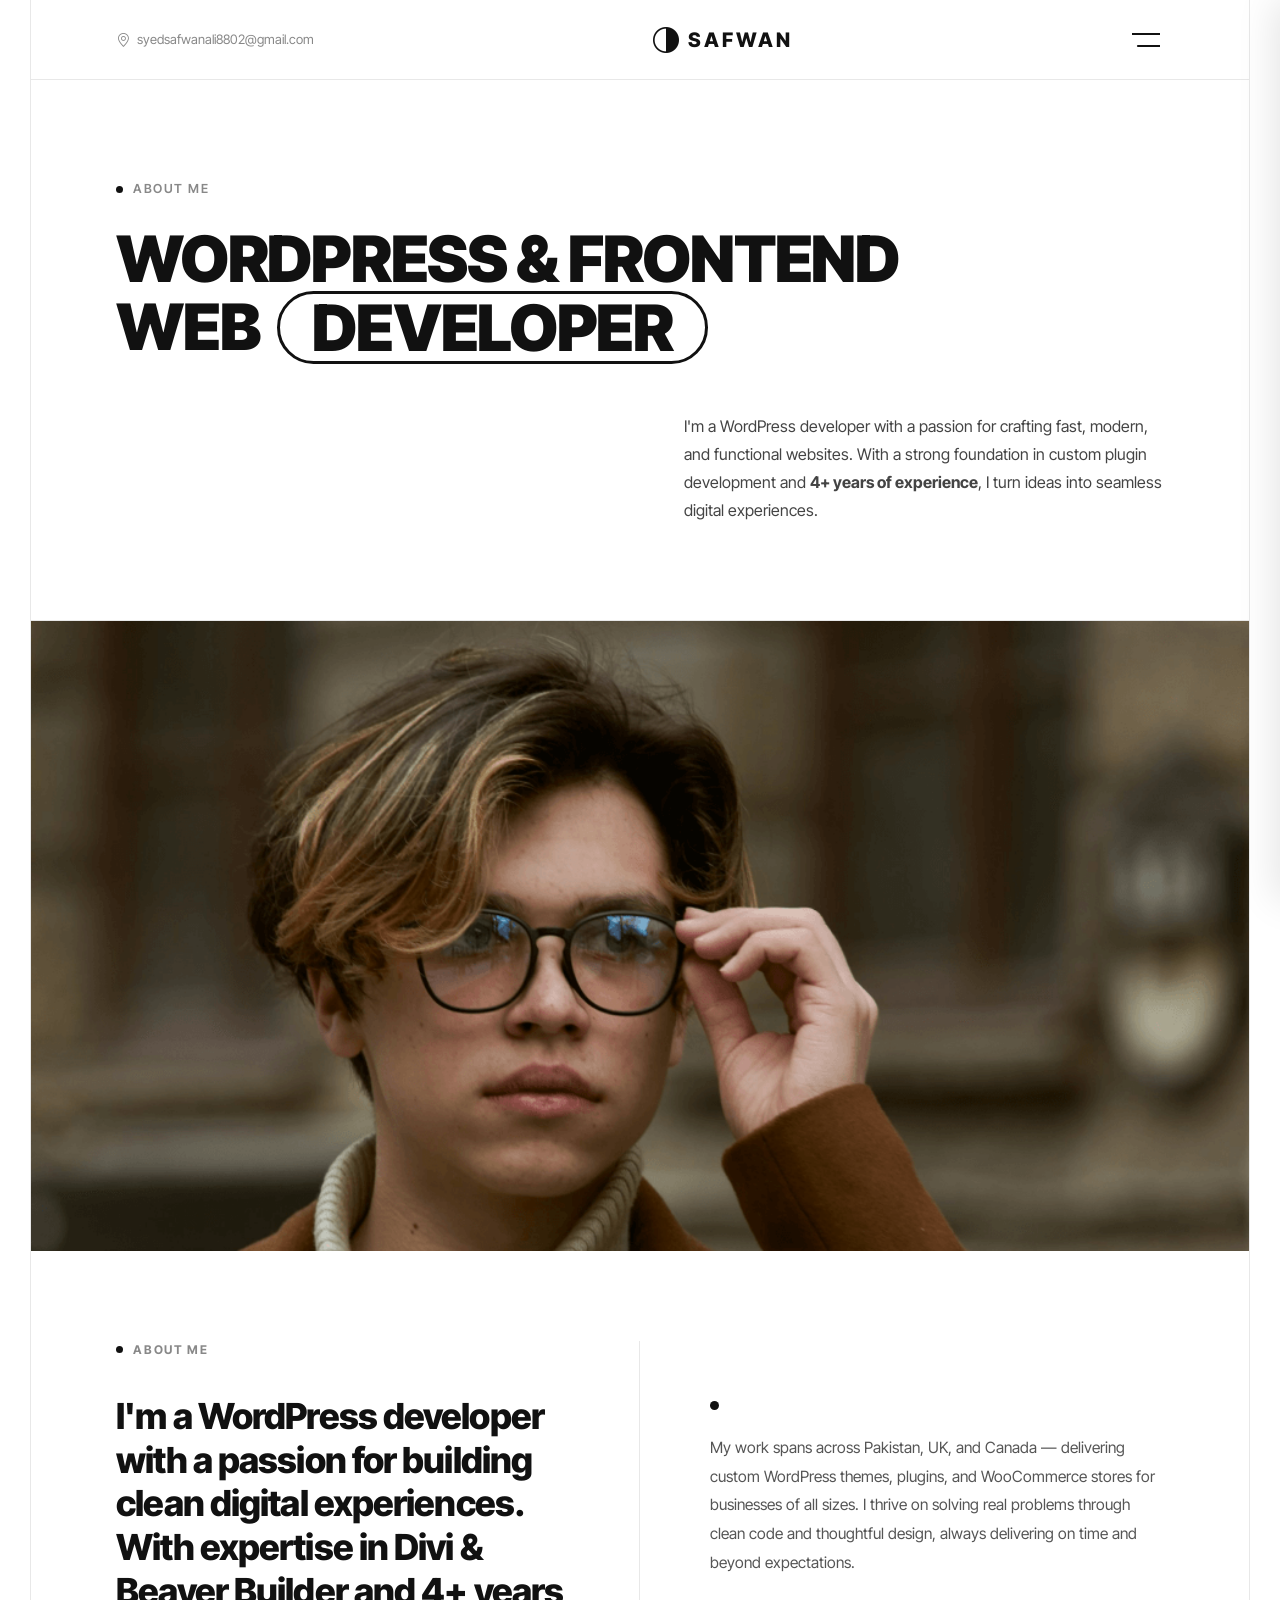
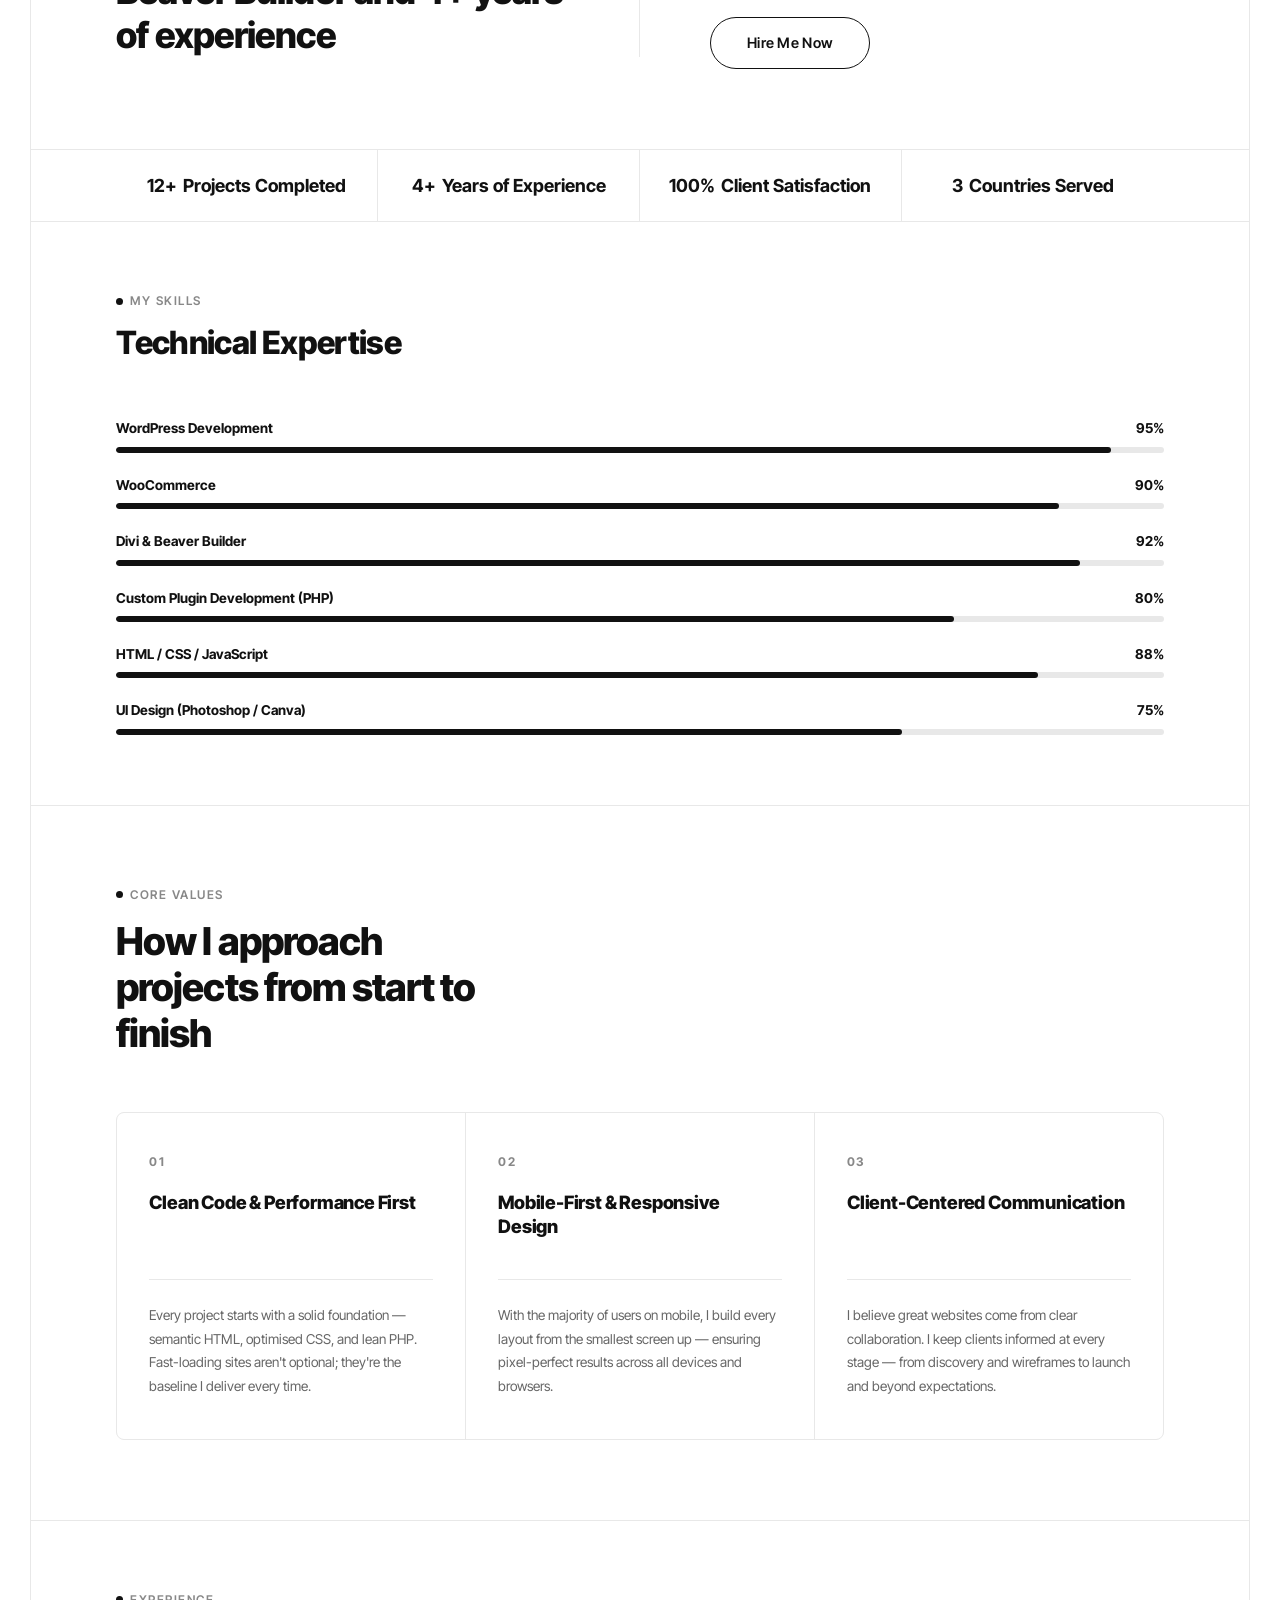
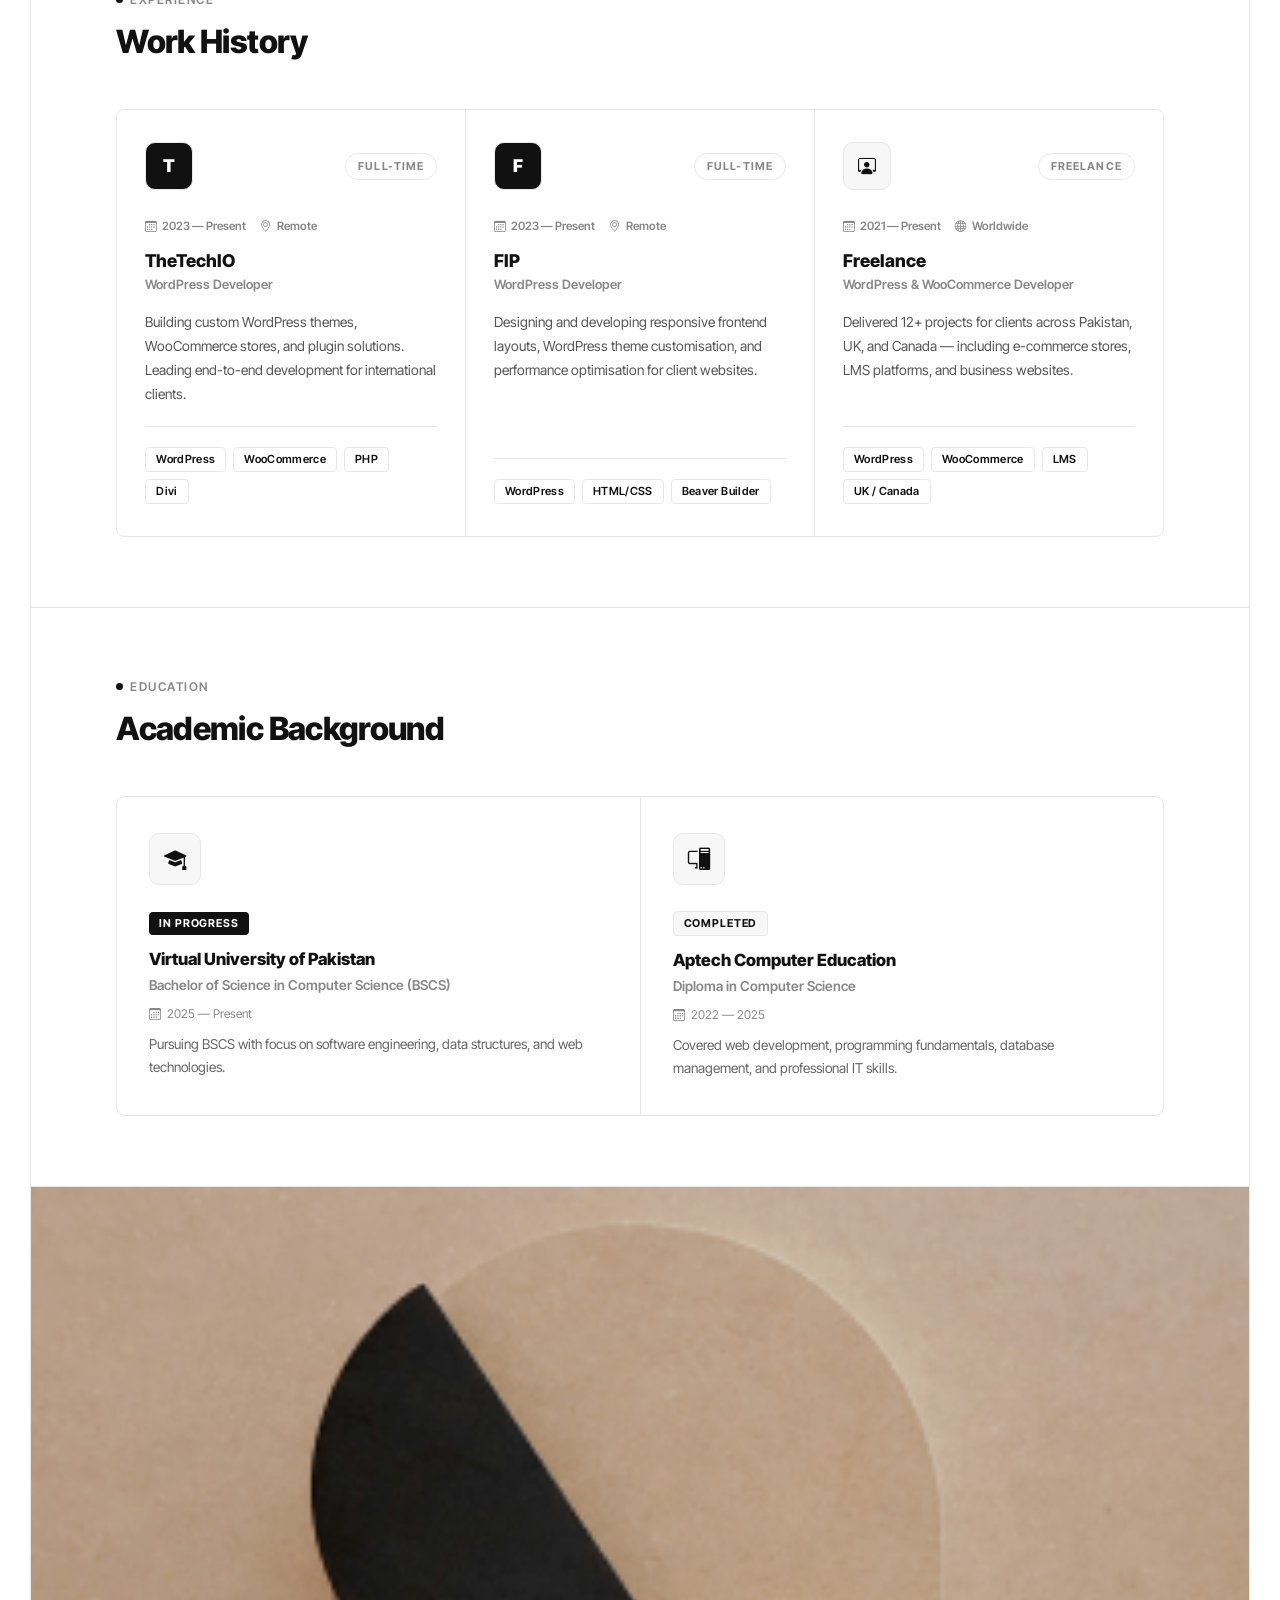
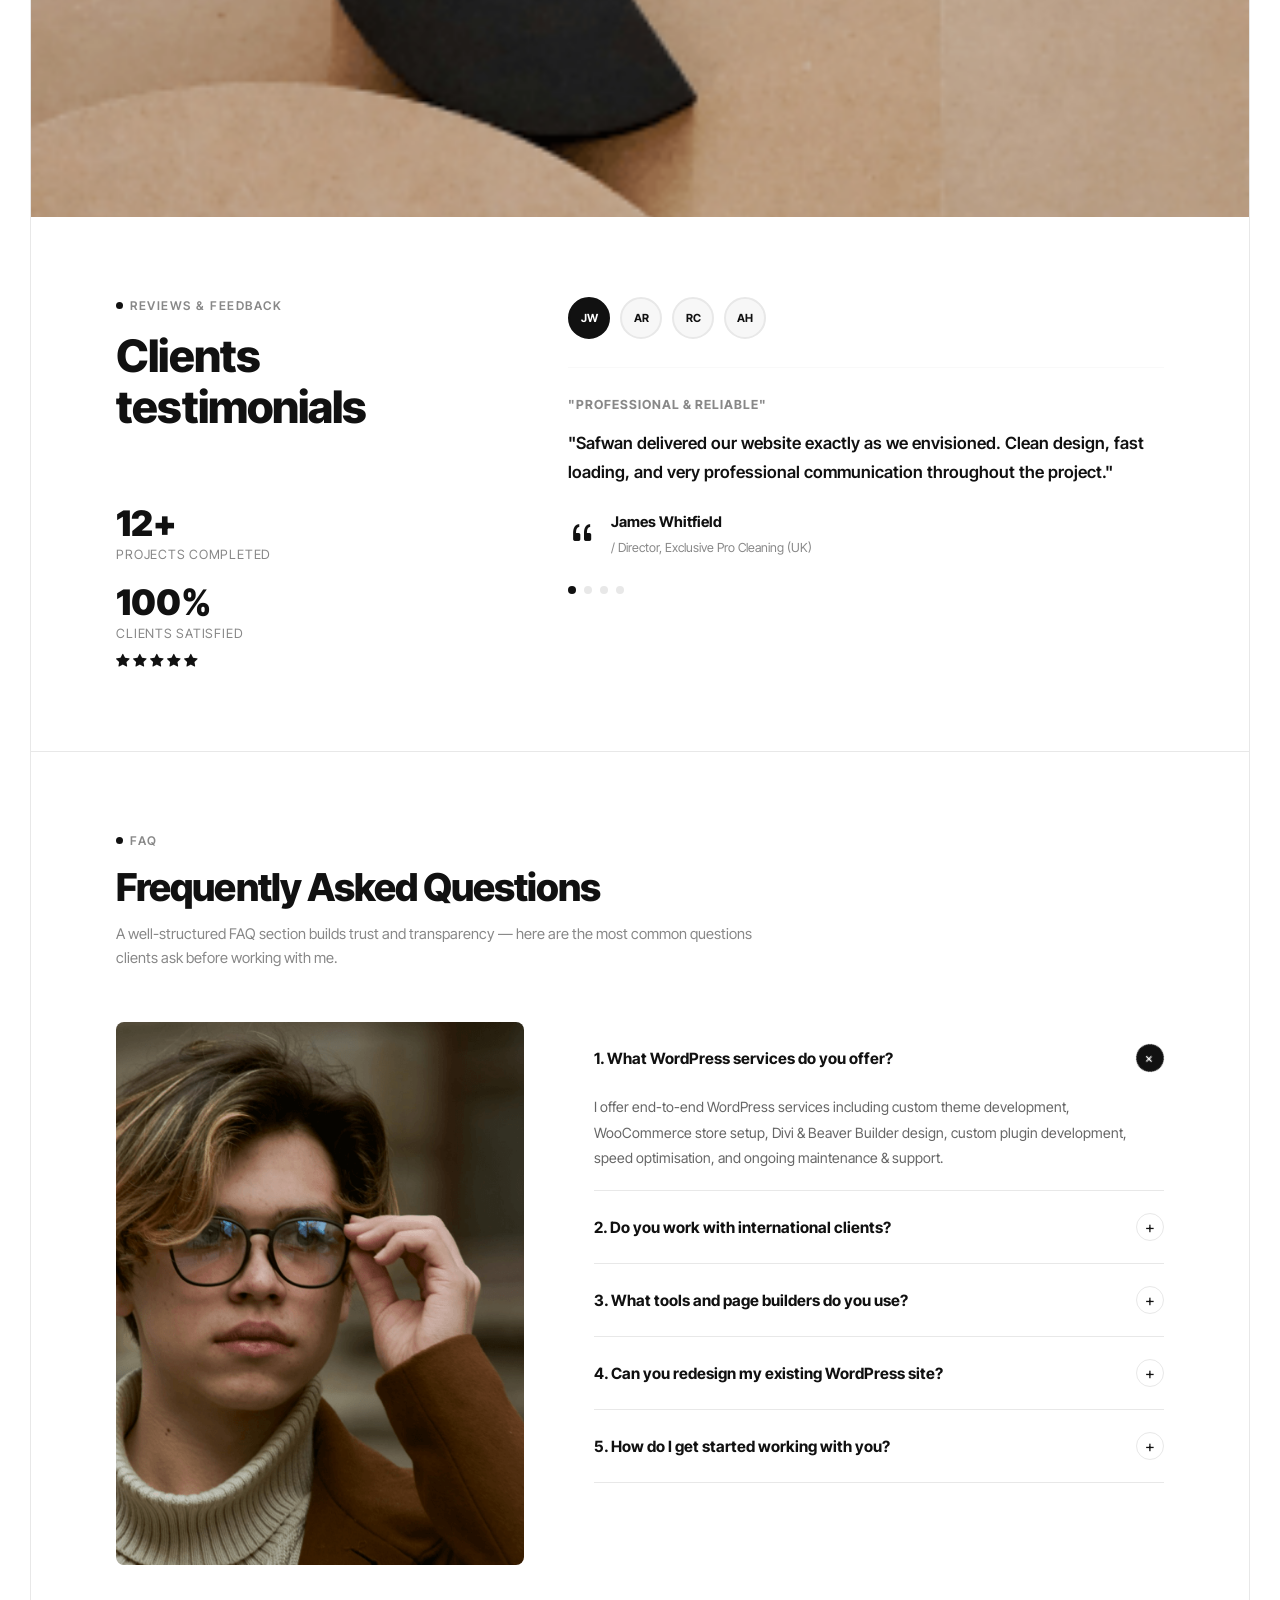
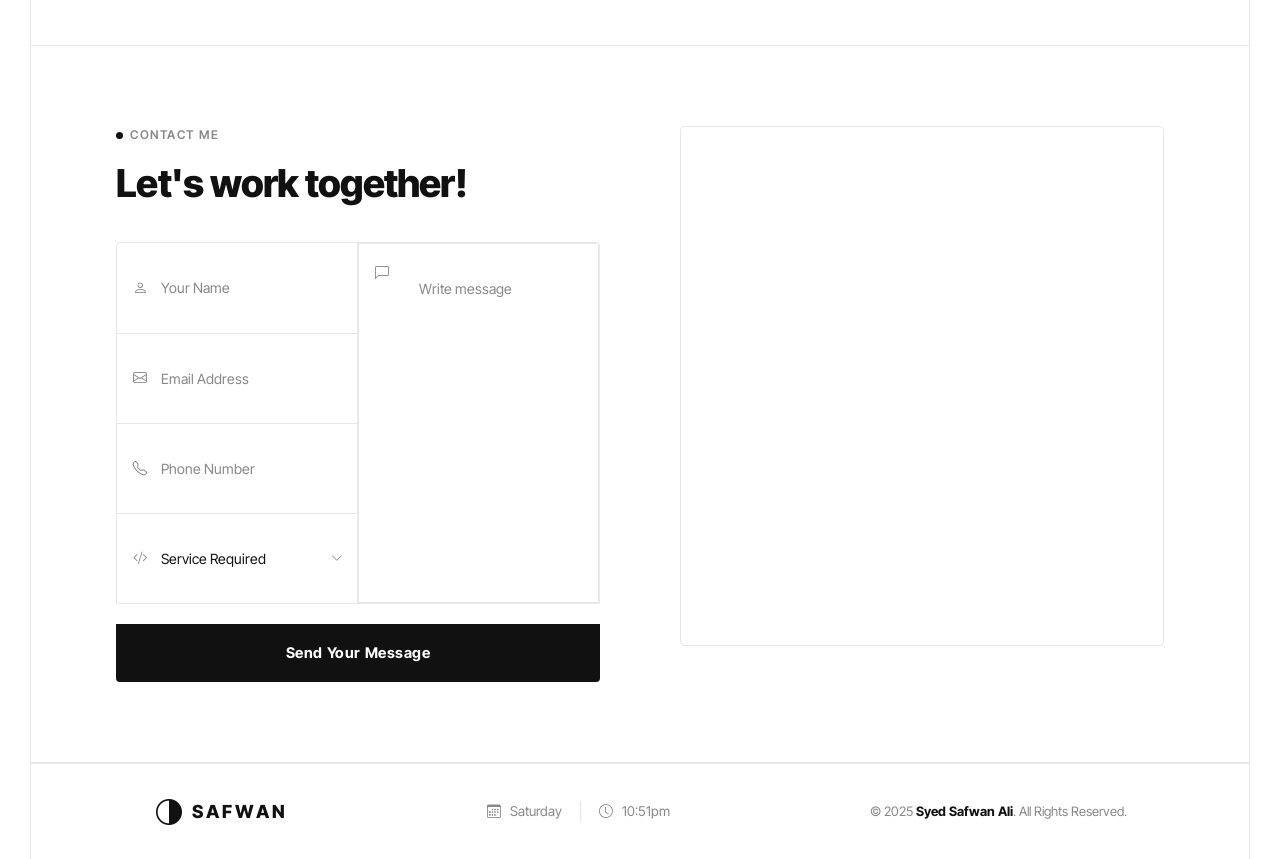
==== about.html @ 6b7af0c4 "Add about page with full sections and update nav link - New about.html with hero, who I am, stats, s" ====
<!DOCTYPE html>
<html lang="en">
<head>
  <meta charset="UTF-8" />
  <meta name="viewport" content="width=device-width, initial-scale=1.0" />
  <title>About — Safwan</title>

  <!-- Inter Tight Font -->
  <link rel="preconnect" href="https://fonts.googleapis.com" />
  <link rel="preconnect" href="https://fonts.gstatic.com" crossorigin />
  <link href="https://fonts.googleapis.com/css2?family=Inter+Tight:ital,wght@0,100..900;1,100..900&display=swap" rel="stylesheet" />

  <!-- Bootstrap 5 CSS -->
  <link rel="stylesheet" href="https://cdn.jsdelivr.net/npm/bootstrap@5.3.3/dist/css/bootstrap.min.css" />
  <!-- Bootstrap Icons -->
  <link rel="stylesheet" href="https://cdn.jsdelivr.net/npm/bootstrap-icons@1.11.3/font/bootstrap-icons.min.css" />
  <!-- Custom CSS -->
  <link rel="stylesheet" href="css/style.css" />
  <style>
    /* ── ABOUT PAGE: HERO ── */
    .about-hero {
      padding: 100px 0 80px;
      position: relative;
    }

    .about-hero-eyebrow {
      display: flex;
      align-items: center;
      gap: 10px;
      font-size: 0.78rem;
      font-weight: 600;
      letter-spacing: 0.12em;
      color: var(--text-muted);
      text-transform: uppercase;
      margin-bottom: 28px;
    }

    .about-hero-eyebrow .dot {
      width: 7px;
      height: 7px;
      border-radius: 50%;
      background: var(--black);
      display: inline-block;
    }

    .about-hero-headline {
      font-size: clamp(2.2rem, 5vw, 5rem);
      font-weight: 900;
      line-height: 1;
      letter-spacing: -0.02em;
      text-transform: uppercase;
      margin: 0;
    }

    .about-hero-headline .line2 {
      display: flex;
      align-items: center;
      gap: 18px;
      flex-wrap: wrap;
    }

    .about-hero-headline .boxed {
      display: inline-block;
      border: 3px solid var(--black);
      border-radius: 60px;
      padding: 0 32px;
      line-height: 1.05;
    }

    .about-hero-desc {
      max-width: 480px;
      margin-top: 48px;
      margin-left: auto;
      font-size: 1rem;
      line-height: 1.75;
      color: #444;
    }

    /* ── FULL-WIDTH IMAGE ── */
    .fullwidth-img-wrap {
      width: 100%;
      height: 70vh;
      overflow: hidden;
    }

    .fullwidth-img-wrap img {
      width: 100%;
      height: 100%;
      object-fit: cover;
      object-position: center top;
      display: block;
    }

    /* ── WHO I AM — editorial layout ── */
    .wiam-section {
      padding: 90px 0 80px;
      display: grid;
      grid-template-columns: 1fr 1fr;
      gap: 0;
      align-items: start;
    }

    /* Left column */
    .wiam-left {
      padding-right: 60px;
      border-right: 1px solid var(--border);
    }

    .wiam-label {
      display: flex;
      align-items: center;
      gap: 10px;
      font-size: 0.75rem;
      font-weight: 700;
      letter-spacing: 0.14em;
      text-transform: uppercase;
      color: var(--text-muted);
      margin-bottom: 36px;
    }

    .wiam-label .wiam-dot {
      width: 7px;
      height: 7px;
      border-radius: 50%;
      background: var(--black);
      display: inline-block;
    }

    .wiam-headline {
      font-size: clamp(1.85rem, 2.8vw, 2.55rem);
      font-weight: 800;
      line-height: 1.22;
      letter-spacing: -0.025em;
      color: var(--black);
      margin: 0;
    }

    /* Right column */
    .wiam-right {
      padding-left: 70px;
      display: flex;
      flex-direction: column;
      justify-content: center;
      padding-top: 60px;
    }

    .wiam-bullet {
      width: 9px;
      height: 9px;
      border-radius: 50%;
      background: var(--black);
      display: block;
      margin-bottom: 24px;
    }

    .wiam-para {
      font-size: 0.97rem;
      line-height: 1.85;
      color: #555;
      margin: 0 0 40px;
    }

    .btn-hire-now {
      display: inline-flex;
      align-items: center;
      gap: 8px;
      background: transparent;
      color: var(--black);
      border: 1.5px solid var(--black);
      border-radius: 50px;
      padding: 14px 36px;
      font-size: 0.9rem;
      font-weight: 600;
      letter-spacing: 0.02em;
      cursor: pointer;
      transition: all var(--transition);
      text-decoration: none;
      align-self: flex-start;
    }

    .btn-hire-now:hover {
      background: var(--black);
      color: var(--white);
    }

    /* ── ACTIONS (kept for stats etc.) ── */
    .about-page-actions {
      display: flex;
      align-items: center;
      gap: 16px;
      flex-wrap: wrap;
    }

    .btn-hire {
      display: inline-flex;
      align-items: center;
      gap: 8px;
      background: var(--black);
      color: var(--white);
      border: none;
      border-radius: 50px;
      padding: 14px 32px;
      font-size: 0.88rem;
      font-weight: 700;
      letter-spacing: 0.04em;
      cursor: pointer;
      transition: background var(--transition);
      text-decoration: none;
    }

    .btn-hire:hover { background: var(--purple); color: var(--white); }

    .btn-cv-outline {
      display: inline-flex;
      align-items: center;
      gap: 8px;
      background: transparent;
      color: var(--black);
      border: 2px solid var(--black);
      border-radius: 50px;
      padding: 12px 28px;
      font-size: 0.88rem;
      font-weight: 700;
      letter-spacing: 0.04em;
      cursor: pointer;
      transition: all var(--transition);
      text-decoration: none;
    }

    .btn-cv-outline:hover { background: var(--black); color: var(--white); }

    /* ── INFO GRID ── */
    .about-info-grid {
      display: grid;
      grid-template-columns: 1fr 1fr;
      gap: 0;
      border: 1px solid var(--border);
      border-radius: 4px;
      overflow: hidden;
    }

    .about-info-cell {
      padding: 18px 22px;
      border-bottom: 1px solid var(--border);
      border-right: 1px solid var(--border);
    }

    .about-info-cell:nth-child(even) { border-right: none; }
    .about-info-cell:nth-last-child(-n+2) { border-bottom: none; }

    .about-info-cell .cell-label {
      font-size: 0.72rem;
      font-weight: 600;
      letter-spacing: 0.1em;
      text-transform: uppercase;
      color: var(--text-muted);
      margin-bottom: 4px;
    }

    .about-info-cell .cell-value {
      font-size: 0.92rem;
      font-weight: 600;
      color: var(--black);
    }

    @media (max-width: 900px) {
      .wiam-section {
        grid-template-columns: 1fr;
      }
      .wiam-left {
        border-right: none;
        border-bottom: 1px solid var(--border);
        padding-right: 0;
        padding-bottom: 48px;
      }
      .wiam-right {
        padding-left: 0;
        padding-top: 40px;
      }
    }

    /* ── SKILLS SECTION ── */
    .skills-section {
      padding: 70px 0;
    }

    .skills-section-header {
      display: flex;
      align-items: flex-end;
      justify-content: space-between;
      margin-bottom: 48px;
      gap: 20px;
      flex-wrap: wrap;
    }

    .skills-section-title {
      font-size: clamp(1.6rem, 2.5vw, 2.2rem);
      font-weight: 800;
      letter-spacing: -0.02em;
    }

    .skills-bars {
      display: flex;
      flex-direction: column;
      gap: 22px;
    }

    .skill-bar-item {}

    .skill-bar-top {
      display: flex;
      justify-content: space-between;
      font-size: 0.85rem;
      font-weight: 700;
      margin-bottom: 8px;
    }

    .skill-bar-track {
      height: 6px;
      background: var(--border);
      border-radius: 10px;
      overflow: hidden;
    }

    .skill-bar-fill {
      height: 100%;
      background: var(--black);
      border-radius: 10px;
      transition: width 1.2s cubic-bezier(0.4,0,0.2,1);
    }

    /* ── EXPERIENCE TIMELINE ── */
    .exp-timeline {
      padding: 70px 0;
    }

    .exp-timeline-header {
      margin-bottom: 48px;
    }

    .timeline-list {
      display: flex;
      flex-direction: column;
      gap: 0;
      border: 1px solid var(--border);
      border-radius: 4px;
      overflow: hidden;
    }

    .timeline-item {
      display: flex;
      align-items: center;
      justify-content: space-between;
      padding: 28px 32px;
      border-bottom: 1px solid var(--border);
      gap: 20px;
      transition: background var(--transition);
    }

    .timeline-item:last-child { border-bottom: none; }
    .timeline-item:hover { background: var(--gray-light); }

    .timeline-left {
      display: flex;
      align-items: center;
      gap: 20px;
      flex: 1;
    }

    .timeline-logo {
      width: 48px;
      height: 48px;
      border-radius: 10px;
      display: flex;
      align-items: center;
      justify-content: center;
      font-size: 1.1rem;
      font-weight: 800;
      flex-shrink: 0;
    }

    .timeline-info {}

    .timeline-company {
      font-size: 1rem;
      font-weight: 700;
    }

    .timeline-role {
      font-size: 0.82rem;
      color: var(--text-muted);
      margin-top: 2px;
    }

    .timeline-date {
      font-size: 0.78rem;
      font-weight: 600;
      letter-spacing: 0.08em;
      color: var(--text-muted);
      white-space: nowrap;
    }

    /* ── EXPERIENCE CARDS ── */
    .exp-cards-grid {
      display: grid;
      grid-template-columns: repeat(3, 1fr);
      gap: 1px;
      background: var(--border);
      border: 1px solid var(--border);
      border-radius: 8px;
      overflow: hidden;
    }

    .exp-card {
      background: var(--white);
      padding: 32px 28px;
      display: flex;
      flex-direction: column;
      gap: 0;
      transition: background var(--transition);
    }

    .exp-card:hover { background: var(--gray-light); }

    .exp-card-top {
      display: flex;
      align-items: center;
      justify-content: space-between;
      margin-bottom: 28px;
    }

    .exp-card-logo {
      width: 48px;
      height: 48px;
      border-radius: 10px;
      border: 1px solid var(--border);
      display: flex;
      align-items: center;
      justify-content: center;
      font-size: 1.1rem;
      font-weight: 900;
      background: var(--black);
      color: var(--white);
    }

    .exp-card-logo.light {
      background: var(--gray-light);
      color: var(--black);
    }

    .exp-card-badge {
      font-size: 0.68rem;
      font-weight: 700;
      letter-spacing: 0.1em;
      text-transform: uppercase;
      color: var(--text-muted);
      border: 1px solid var(--border);
      border-radius: 20px;
      padding: 4px 12px;
    }

    .exp-card-meta {
      display: flex;
      gap: 14px;
      margin-bottom: 14px;
    }

    .exp-card-date,
    .exp-card-location {
      font-size: 0.72rem;
      color: var(--text-muted);
      font-weight: 600;
      display: flex;
      align-items: center;
      gap: 5px;
    }

    .exp-card-company {
      font-size: 1.1rem;
      font-weight: 800;
      margin: 0 0 4px;
    }

    .exp-card-role {
      font-size: 0.8rem;
      color: var(--text-muted);
      font-weight: 600;
      margin: 0 0 16px;
    }

    .exp-card-desc {
      font-size: 0.86rem;
      line-height: 1.75;
      color: #555;
      margin: 0 0 20px;
      flex: 1;
    }

    .exp-card-tags {
      display: flex;
      flex-wrap: wrap;
      gap: 7px;
      padding-top: 20px;
      border-top: 1px solid var(--border);
    }

    .exp-card-tags span {
      border: 1px solid var(--border);
      border-radius: 4px;
      padding: 3px 10px;
      font-size: 0.7rem;
      font-weight: 600;
      color: var(--black);
      letter-spacing: 0.03em;
    }

    /* ── EDUCATION CARDS ── */
    .edu-cards-grid {
      display: grid;
      grid-template-columns: repeat(2, 1fr);
      gap: 1px;
      background: var(--border);
      border: 1px solid var(--border);
      border-radius: 8px;
      overflow: hidden;
    }

    .edu-card {
      background: var(--white);
      padding: 36px 32px;
      display: flex;
      flex-direction: column;
      gap: 0;
      transition: background var(--transition);
    }

    .edu-card:hover { background: var(--gray-light); }

    .edu-card-icon-wrap {
      width: 52px;
      height: 52px;
      border-radius: 10px;
      border: 1px solid var(--border);
      display: flex;
      align-items: center;
      justify-content: center;
      font-size: 1.4rem;
      color: var(--black);
      background: var(--gray-light);
      margin-bottom: 24px;
    }

    .edu-card-body { flex: 1; }

    .edu-card-badge {
      display: inline-block;
      background: var(--black);
      color: var(--white);
      border-radius: 4px;
      padding: 3px 10px;
      font-size: 0.68rem;
      font-weight: 700;
      letter-spacing: 0.08em;
      text-transform: uppercase;
      margin-bottom: 14px;
    }

    .edu-card-badge--done {
      background: var(--gray-light);
      color: var(--black);
      border: 1px solid var(--border);
    }

    .edu-card-school {
      font-size: 1.05rem;
      font-weight: 800;
      margin: 0 0 6px;
    }

    .edu-card-degree {
      font-size: 0.85rem;
      color: var(--text-muted);
      font-weight: 600;
      margin: 0 0 10px;
    }

    .edu-card-date {
      font-size: 0.75rem;
      color: var(--text-muted);
      display: flex;
      align-items: center;
      gap: 6px;
      margin: 0 0 10px;
    }

    .edu-card-desc {
      font-size: 0.85rem;
      line-height: 1.65;
      color: #666;
      margin: 0;
    }

    @media (max-width: 900px) {
      .exp-cards-grid { grid-template-columns: 1fr; }
      .edu-cards-grid { grid-template-columns: 1fr; }
    }

    /* ── CORE VALUES ── */
    .cv-section { padding: 80px 0; }

    .cv-header {
      display: grid;
      grid-template-columns: 1fr 1.6fr;
      gap: 60px;
      align-items: end;
      margin-bottom: 56px;
    }

    .cv-heading {
      font-size: clamp(1.8rem, 3vw, 2.8rem);
      font-weight: 800;
      line-height: 1.2;
      letter-spacing: -0.025em;
      margin: 14px 0 0;
    }

    .cv-cards {
      display: grid;
      grid-template-columns: repeat(3, 1fr);
      gap: 1px;
      background: var(--border);
      border: 1px solid var(--border);
      border-radius: 8px;
      overflow: hidden;
    }

    .cv-card {
      background: var(--white);
      padding: 40px 32px;
      display: flex;
      flex-direction: column;
      gap: 0;
      transition: background var(--transition);
      min-height: 320px;
    }

    .cv-card:hover { background: var(--gray-light); }

    .cv-card-num {
      font-size: 0.75rem;
      font-weight: 700;
      letter-spacing: 0.12em;
      color: var(--text-muted);
      margin-bottom: 20px;
    }

    .cv-card-title {
      font-size: 1.15rem;
      font-weight: 800;
      line-height: 1.3;
      letter-spacing: -0.01em;
      margin-bottom: auto;
      padding-bottom: 40px;
    }

    .cv-card-desc {
      font-size: 0.85rem;
      line-height: 1.75;
      color: #666;
      margin: 0;
      padding-top: 24px;
      border-top: 1px solid var(--border);
    }

    /* ── FAQ ── */
    .faq-section { padding: 80px 0; }

    .faq-header { margin-bottom: 52px; }

    .faq-heading {
      font-size: clamp(1.8rem, 3vw, 2.6rem);
      font-weight: 800;
      letter-spacing: -0.025em;
      margin: 10px 0 12px;
    }

    .faq-subtext {
      font-size: 0.92rem;
      color: var(--text-muted);
      max-width: 680px;
      line-height: 1.65;
    }

    .faq-body {
      display: grid;
      grid-template-columns: 1fr 1.4fr;
      gap: 70px;
      align-items: start;
    }

    .faq-img {
      position: sticky;
      top: 90px;
      border-radius: 8px;
      overflow: hidden;
      aspect-ratio: 3/4;
    }

    .faq-img img {
      width: 100%;
      height: 100%;
      object-fit: cover;
      display: block;
    }

    .faq-list { display: flex; flex-direction: column; }

    .faq-item {
      border-bottom: 1px solid var(--border);
    }

    .faq-question {
      width: 100%;
      background: none;
      border: none;
      padding: 22px 0;
      display: flex;
      align-items: center;
      justify-content: space-between;
      gap: 16px;
      cursor: pointer;
      text-align: left;
      font-family: inherit;
      font-size: 0.97rem;
      font-weight: 700;
      color: var(--black);
      transition: color var(--transition);
    }

    .faq-question:hover { color: var(--purple); }

    .faq-icon {
      flex-shrink: 0;
      width: 28px;
      height: 28px;
      border-radius: 50%;
      border: 1.5px solid var(--border);
      display: flex;
      align-items: center;
      justify-content: center;
      font-size: 1rem;
      font-weight: 400;
      transition: all var(--transition);
      color: var(--black);
    }

    .faq-item.open .faq-icon {
      background: var(--black);
      color: var(--white);
      border-color: var(--black);
      transform: rotate(45deg);
    }

    .faq-answer {
      display: none;
      padding: 0 0 20px;
      font-size: 0.88rem;
      line-height: 1.8;
      color: #666;
    }

    .faq-item.open .faq-answer { display: block; }

    @media (max-width: 900px) {
      .cv-header { grid-template-columns: 1fr; gap: 20px; }
      .cv-cards { grid-template-columns: 1fr; }
      .faq-body { grid-template-columns: 1fr; }
      .faq-img { position: static; aspect-ratio: 16/9; }
    }

    /* ── TESTIMONIALS ── */
    .testi-grid {
      display: grid;
      grid-template-columns: 1fr 1.6fr;
      gap: 80px;
      padding: 80px 0;
      align-items: start;
    }

    .testi-heading {
      font-size: clamp(2rem, 3.5vw, 3rem);
      font-weight: 800;
      line-height: 1.15;
      letter-spacing: -0.02em;
      margin: 16px 0 32px;
    }

    .testi-stats {
      display: flex;
      flex-direction: column;
      gap: 20px;
    }

    .testi-num {
      font-size: 2.2rem;
      font-weight: 900;
      display: block;
      line-height: 1;
    }

    .testi-stat-label {
      font-size: 0.8rem;
      color: var(--text-muted);
      letter-spacing: 0.06em;
      text-transform: uppercase;
    }

    .testi-stars { margin-top: 6px; color: var(--black); font-size: 0.85rem; }

    .testi-avatars {
      display: flex;
      gap: 10px;
      margin-bottom: 28px;
    }

    .testi-av {
      width: 42px;
      height: 42px;
      border-radius: 50%;
      background: var(--gray-light);
      border: 2px solid var(--border);
      font-size: 0.7rem;
      font-weight: 700;
      cursor: pointer;
      transition: all var(--transition);
      display: flex;
      align-items: center;
      justify-content: center;
    }

    .testi-av.active {
      background: var(--black);
      color: var(--white);
      border-color: var(--black);
    }

    .testi-divider { border: none; border-top: 1px solid var(--border); margin: 0 0 28px; }

    .testi-slides { position: relative; min-height: 160px; }

    .testi-slide { display: none; }
    .testi-slide.active { display: block; }

    .testi-tag {
      font-size: 0.78rem;
      font-weight: 700;
      letter-spacing: 0.08em;
      text-transform: uppercase;
      color: var(--text-muted);
      margin-bottom: 14px;
    }

    .testi-quote {
      font-size: 1.05rem;
      line-height: 1.75;
      color: var(--black);
      margin-bottom: 24px;
    }

    .testi-author {
      display: flex;
      align-items: center;
      gap: 14px;
    }

    .testi-qmark { font-size: 1.8rem; color: var(--black); line-height: 1; }

    .testi-name { font-size: 0.92rem; font-weight: 700; display: block; }
    .testi-role { font-size: 0.78rem; color: var(--text-muted); }

    .testi-dots {
      display: flex;
      gap: 8px;
      margin-top: 28px;
    }

    .testi-dot {
      width: 8px;
      height: 8px;
      border-radius: 50%;
      background: var(--border);
      border: none;
      cursor: pointer;
      transition: background var(--transition);
      padding: 0;
    }

    .testi-dot.active { background: var(--black); }

    /* ── CONTACT ── */
    .contact-grid {
      display: grid;
      grid-template-columns: 1fr 1fr;
      gap: 80px;
      padding: 80px 0;
      align-items: start;
    }

    .contact-heading {
      font-size: clamp(1.8rem, 3vw, 2.6rem);
      font-weight: 800;
      letter-spacing: -0.02em;
      margin: 16px 0 36px;
    }

    .contact-form { display: flex; flex-direction: column; gap: 0; }

    .contact-form-top {
      display: grid;
      grid-template-columns: 1fr 1fr;
      gap: 0;
      border: 1px solid var(--border);
      border-radius: 4px 4px 0 0;
      overflow: hidden;
    }

    .contact-fields { display: flex; flex-direction: column; }

    .contact-field {
      position: relative;
      display: flex;
      align-items: center;
      border-bottom: 1px solid var(--border);
      border-right: 1px solid var(--border);
    }

    .contact-field:last-child { border-bottom: none; }

    .contact-field i {
      position: absolute;
      left: 16px;
      font-size: 0.9rem;
      color: var(--text-muted);
      pointer-events: none;
    }

    .contact-field input,
    .contact-field select {
      width: 100%;
      padding: 16px 16px 16px 44px;
      border: none;
      outline: none;
      font-family: inherit;
      font-size: 0.88rem;
      background: transparent;
      color: var(--black);
      appearance: none;
    }

    .contact-select-arrow {
      position: absolute !important;
      right: 14px !important;
      left: auto !important;
      font-size: 0.75rem !important;
    }

    .contact-textarea-wrap {
      position: relative;
      display: flex;
    }

    .contact-textarea-wrap i {
      position: absolute;
      top: 16px;
      left: 16px;
      font-size: 0.9rem;
      color: var(--text-muted);
    }

    .contact-textarea-wrap textarea {
      width: 100%;
      padding: 16px 16px 16px 44px;
      border: none;
      outline: none;
      font-family: inherit;
      font-size: 0.88rem;
      background: transparent;
      color: var(--black);
      resize: none;
    }

    .contact-btn {
      width: 100%;
      padding: 18px;
      background: var(--black);
      color: var(--white);
      border: none;
      border-radius: 0 0 4px 4px;
      font-family: inherit;
      font-size: 0.92rem;
      font-weight: 700;
      letter-spacing: 0.04em;
      cursor: pointer;
      transition: background var(--transition);
    }

    .contact-btn:hover { background: var(--purple); }

    .contact-map {
      border-radius: 4px;
      overflow: hidden;
      height: 480px;
      border: 1px solid var(--border);
    }

    /* ── RESPONSIVE ── */
    @media (max-width: 900px) {
      .testi-grid,
      .contact-grid { grid-template-columns: 1fr; gap: 48px; padding: 60px 0; }
      .contact-form-top { grid-template-columns: 1fr; }
      .contact-field { border-right: none; }
      .contact-textarea-wrap { border-top: 1px solid var(--border); }
      .contact-map { height: 300px; }
    }

    /* ── RESPONSIVE ── */
    @media (max-width: 900px) {
      .about-page-section {
        grid-template-columns: 1fr;
        gap: 48px;
      }

      .about-page-badge { left: 12px; }

      .about-hero-headline { font-size: clamp(2.8rem, 10vw, 5rem); }

      .about-hero-desc { margin-left: 0; }

      .skills-section-header { flex-direction: column; align-items: flex-start; }

      .timeline-item { flex-direction: column; align-items: flex-start; gap: 12px; }
    }

    @media (max-width: 600px) {
      .about-info-grid { grid-template-columns: 1fr; }
      .about-info-cell:nth-child(even) { border-right: none; }
      .about-info-cell:nth-last-child(-n+2) { border-bottom: 1px solid var(--border); }
      .about-info-cell:last-child { border-bottom: none; }
    }
  </style>
</head>
<body>

  <!-- ══════════════════════════════════════
       HEADER
  ══════════════════════════════════════ -->
  <header class="site-header">
    <div class="header-inner">

      <a href="mailto:syedsafwanali8802@gmail.com" class="header-email">
        <i class="bi bi-geo-alt"></i>
        syedsafwanali8802@gmail.com
      </a>

      <a href="index.html" class="header-logo">
        <i class="bi bi-circle-half"></i>
        SAFWAN
      </a>

      <button class="hamburger-btn" id="menuBtn" aria-label="Open menu">
        <svg width="28" height="16" viewBox="0 0 28 16" fill="none" xmlns="http://www.w3.org/2000/svg">
          <line x1="0" y1="2"  x2="28" y2="2"  stroke="currentColor" stroke-width="2.2" stroke-linecap="round"/>
          <line x1="6" y1="14" x2="28" y2="14" stroke="currentColor" stroke-width="2.2" stroke-linecap="round"/>
        </svg>
      </button>

    </div>
  </header>

  <!-- ══════════════════════════════════════
       OVERLAY
  ══════════════════════════════════════ -->
  <div class="overlay" id="overlay"></div>

  <!-- ══════════════════════════════════════
       SIDEBAR
  ══════════════════════════════════════ -->
  <aside class="sidebar" id="sidebar">

    <div class="sidebar-top">
      <a href="index.html" class="sidebar-logo">
        <i class="bi bi-circle-half"></i>
        SAFWAN
      </a>
      <button class="close-btn" id="closeBtn" aria-label="Close">
        <i class="bi bi-x-lg"></i>
      </button>
    </div>

    <nav class="sidebar-nav">
      <div class="nav-item">
        <a href="index.html" class="nav-label"><i class="bi bi-house"></i> Home</a>
        <span class="nav-plus">+</span>
      </div>
      <div class="nav-item active">
        <a href="about.html" class="nav-label"><i class="bi bi-person"></i> About</a>
        <span class="nav-plus">+</span>
      </div>
      <div class="nav-item">
        <span class="nav-label"><i class="bi bi-briefcase"></i> Work</span>
        <span class="nav-plus">+</span>
      </div>
      <div class="nav-item">
        <span class="nav-label"><i class="bi bi-stars"></i> Services</span>
        <span class="nav-plus">+</span>
      </div>
      <div class="nav-item">
        <span class="nav-label"><i class="bi bi-grid"></i> Pages</span>
        <span class="nav-plus">+</span>
      </div>
      <div class="nav-item">
        <span class="nav-label"><i class="bi bi-envelope"></i> Contact</span>
      </div>
    </nav>

    <div class="sidebar-about">
      <h3>About Us</h3>
      <p>Passionate WordPress developer crafting clean, modern, and functional web experiences.</p>
      <a href="mailto:syedsafwanali8802@gmail.com" class="btn-outline"><i class="bi bi-arrow-right"></i> Contact Us</a>
    </div>

    <div class="sidebar-contact">
      <h3>Contact Us</h3>
      <div class="contact-row">
        <div class="contact-icon-box"><i class="bi bi-geo-alt-fill"></i></div>
        <span>Karachi, Pakistan</span>
      </div>
      <div class="contact-row">
        <div class="contact-icon-box"><i class="bi bi-telephone-fill"></i></div>
        <span>+92 317 0666406</span>
      </div>
      <div class="contact-row">
        <div class="contact-icon-box"><i class="bi bi-envelope-fill"></i></div>
        <span>syedsafwanali8802@gmail.com</span>
      </div>
    </div>

    <div class="sidebar-social">
      <a href="#" class="social-link" aria-label="GitHub"><i class="bi bi-github"></i></a>
      <a href="#" class="social-link" aria-label="LinkedIn"><i class="bi bi-linkedin"></i></a>
      <a href="#" class="social-link" aria-label="Twitter"><i class="bi bi-twitter-x"></i></a>
      <a href="#" class="social-link" aria-label="Instagram"><i class="bi bi-instagram"></i></a>
    </div>

  </aside>

  <!-- ══════════════════════════════════════
       HERO  —  About Me
  ══════════════════════════════════════ -->
  <section class="sec-wrap">
    <div class="sec-inner about-hero">

      <p class="about-hero-eyebrow">
        <span class="dot"></span> About Me
      </p>

      <h1 class="about-hero-headline">
        <div>WORDPRESS &amp; FRONTEND</div>
        <div class="line2">
          WEB <span class="boxed">DEVELOPER</span>
        </div>
      </h1>

      <p class="about-hero-desc">
        I'm a WordPress developer with a passion for crafting fast, modern, and functional websites.
        With a strong foundation in custom plugin development and <strong>4+ years of experience</strong>,
        I turn ideas into seamless digital experiences.
      </p>

    </div>
  </section>

  <!-- ══════════════════════════════════════
       FULL-WIDTH IMAGE
  ══════════════════════════════════════ -->
  <div class="fullwidth-img-wrap">
    <img src="assets/images/about-img.png" alt="Syed Safwan Ali" />
  </div>

  <!-- ══════════════════════════════════════
       WHO I AM SECTION
  ══════════════════════════════════════ -->
  <section class="sec-wrap">
    <div class="sec-inner wiam-section">

      <!-- Left: label + big headline -->
      <div class="wiam-left">
        <p class="wiam-label"><span class="wiam-dot"></span> About Me</p>
        <h2 class="wiam-headline">
          I'm a WordPress developer
          with a passion for building
          clean digital experiences.
          With expertise in Divi &amp;
          Beaver Builder and 4+ years
          of experience
        </h2>
      </div>

      <!-- Right: bullet + paragraph + button -->
      <div class="wiam-right">
        <span class="wiam-bullet"></span>
        <p class="wiam-para">
          My work spans across Pakistan, UK, and Canada — delivering custom WordPress
          themes, plugins, and WooCommerce stores for businesses of all sizes. I thrive
          on solving real problems through clean code and thoughtful design, always
          delivering on time and beyond expectations.
        </p>
        <a href="mailto:syedsafwanali8802@gmail.com" class="btn-hire-now">Hire Me Now</a>
      </div>

    </div>
  </section>

  <!-- ══════════════════════════════════════
       STATS
  ══════════════════════════════════════ -->
  <section class="sec-wrap">
    <div class="sec-inner stats">

      <div class="stat-item">
        <span class="stat-number">12+</span>
        <span class="stat-label">Projects Completed</span>
      </div>

      <div class="stat-item">
        <span class="stat-number">4+</span>
        <span class="stat-label">Years of Experience</span>
      </div>

      <div class="stat-item">
        <span class="stat-number">100%</span>
        <span class="stat-label">Client Satisfaction</span>
      </div>

      <div class="stat-item">
        <span class="stat-number">3</span>
        <span class="stat-label">Countries Served</span>
      </div>

    </div>
  </section>

  <!-- ══════════════════════════════════════
       SKILLS
  ══════════════════════════════════════ -->
  <section class="sec-wrap">
    <div class="sec-inner skills-section">

      <div class="skills-section-header">
        <div>
          <p class="resume-label"><span class="resume-dot"></span> MY SKILLS</p>
          <h2 class="skills-section-title">Technical Expertise</h2>
        </div>
      </div>

      <div class="skills-bars">

        <div class="skill-bar-item">
          <div class="skill-bar-top">
            <span>WordPress Development</span>
            <span>95%</span>
          </div>
          <div class="skill-bar-track">
            <div class="skill-bar-fill" style="width:95%"></div>
          </div>
        </div>

        <div class="skill-bar-item">
          <div class="skill-bar-top">
            <span>WooCommerce</span>
            <span>90%</span>
          </div>
          <div class="skill-bar-track">
            <div class="skill-bar-fill" style="width:90%"></div>
          </div>
        </div>

        <div class="skill-bar-item">
          <div class="skill-bar-top">
            <span>Divi &amp; Beaver Builder</span>
            <span>92%</span>
          </div>
          <div class="skill-bar-track">
            <div class="skill-bar-fill" style="width:92%"></div>
          </div>
        </div>

        <div class="skill-bar-item">
          <div class="skill-bar-top">
            <span>Custom Plugin Development (PHP)</span>
            <span>80%</span>
          </div>
          <div class="skill-bar-track">
            <div class="skill-bar-fill" style="width:80%"></div>
          </div>
        </div>

        <div class="skill-bar-item">
          <div class="skill-bar-top">
            <span>HTML / CSS / JavaScript</span>
            <span>88%</span>
          </div>
          <div class="skill-bar-track">
            <div class="skill-bar-fill" style="width:88%"></div>
          </div>
        </div>

        <div class="skill-bar-item">
          <div class="skill-bar-top">
            <span>UI Design (Photoshop / Canva)</span>
            <span>75%</span>
          </div>
          <div class="skill-bar-track">
            <div class="skill-bar-fill" style="width:75%"></div>
          </div>
        </div>

      </div>
    </div>
  </section>

  <!-- ══════════════════════════════════════
       CORE VALUES
  ══════════════════════════════════════ -->
  <section class="sec-wrap">
    <div class="sec-inner cv-section">

      <div class="cv-header">
        <div>
          <p class="resume-label"><span class="resume-dot"></span> CORE VALUES</p>
          <h2 class="cv-heading">How I approach projects from start to finish</h2>
        </div>
      </div>

      <div class="cv-cards">

        <div class="cv-card">
          <span class="cv-card-num">01</span>
          <h3 class="cv-card-title">Clean Code &amp; Performance First</h3>
          <p class="cv-card-desc">Every project starts with a solid foundation — semantic HTML, optimised CSS, and lean PHP. Fast-loading sites aren't optional; they're the baseline I deliver every time.</p>
        </div>

        <div class="cv-card">
          <span class="cv-card-num">02</span>
          <h3 class="cv-card-title">Mobile-First &amp; Responsive Design</h3>
          <p class="cv-card-desc">With the majority of users on mobile, I build every layout from the smallest screen up — ensuring pixel-perfect results across all devices and browsers.</p>
        </div>

        <div class="cv-card">
          <span class="cv-card-num">03</span>
          <h3 class="cv-card-title">Client-Centered Communication</h3>
          <p class="cv-card-desc">I believe great websites come from clear collaboration. I keep clients informed at every stage — from discovery and wireframes to launch and beyond expectations.</p>
        </div>

      </div>
    </div>
  </section>

  <!-- ══════════════════════════════════════
       EXPERIENCE CARDS
  ══════════════════════════════════════ -->
  <section class="sec-wrap">
    <div class="sec-inner exp-timeline">

      <div class="exp-timeline-header">
        <p class="resume-label"><span class="resume-dot"></span> EXPERIENCE</p>
        <h2 class="skills-section-title">Work History</h2>
      </div>

      <div class="exp-cards-grid">

        <!-- TheTechIO -->
        <div class="exp-card">
          <div class="exp-card-top">
            <div class="exp-card-logo">T</div>
            <span class="exp-card-badge">Full-time</span>
          </div>
          <div class="exp-card-meta">
            <span class="exp-card-date"><i class="bi bi-calendar3"></i> 2023 — Present</span>
            <span class="exp-card-location"><i class="bi bi-geo-alt"></i> Remote</span>
          </div>
          <h3 class="exp-card-company">TheTechIO</h3>
          <p class="exp-card-role">WordPress Developer</p>
          <p class="exp-card-desc">Building custom WordPress themes, WooCommerce stores, and plugin solutions. Leading end-to-end development for international clients.</p>
          <div class="exp-card-tags">
            <span>WordPress</span>
            <span>WooCommerce</span>
            <span>PHP</span>
            <span>Divi</span>
          </div>
        </div>

        <!-- FIP -->
        <div class="exp-card">
          <div class="exp-card-top">
            <div class="exp-card-logo">F</div>
            <span class="exp-card-badge">Full-time</span>
          </div>
          <div class="exp-card-meta">
            <span class="exp-card-date"><i class="bi bi-calendar3"></i> 2023 — Present</span>
            <span class="exp-card-location"><i class="bi bi-geo-alt"></i> Remote</span>
          </div>
          <h3 class="exp-card-company">FIP</h3>
          <p class="exp-card-role">WordPress Developer</p>
          <p class="exp-card-desc">Designing and developing responsive frontend layouts, WordPress theme customisation, and performance optimisation for client websites.</p>
          <div class="exp-card-tags">
            <span>WordPress</span>
            <span>HTML/CSS</span>
            <span>Beaver Builder</span>
          </div>
        </div>

        <!-- Freelance -->
        <div class="exp-card">
          <div class="exp-card-top">
            <div class="exp-card-logo light"><i class="bi bi-person-workspace"></i></div>
            <span class="exp-card-badge">Freelance</span>
          </div>
          <div class="exp-card-meta">
            <span class="exp-card-date"><i class="bi bi-calendar3"></i> 2021 — Present</span>
            <span class="exp-card-location"><i class="bi bi-globe"></i> Worldwide</span>
          </div>
          <h3 class="exp-card-company">Freelance</h3>
          <p class="exp-card-role">WordPress &amp; WooCommerce Developer</p>
          <p class="exp-card-desc">Delivered 12+ projects for clients across Pakistan, UK, and Canada — including e-commerce stores, LMS platforms, and business websites.</p>
          <div class="exp-card-tags">
            <span>WordPress</span>
            <span>WooCommerce</span>
            <span>LMS</span>
            <span>UK / Canada</span>
          </div>
        </div>

      </div>
    </div>
  </section>

  <!-- ══════════════════════════════════════
       EDUCATION CARDS
  ══════════════════════════════════════ -->
  <section class="sec-wrap">
    <div class="sec-inner exp-timeline">

      <div class="exp-timeline-header">
        <p class="resume-label"><span class="resume-dot"></span> EDUCATION</p>
        <h2 class="skills-section-title">Academic Background</h2>
      </div>

      <div class="edu-cards-grid">

        <!-- VU -->
        <div class="edu-card">
          <div class="edu-card-icon-wrap">
            <i class="bi bi-mortarboard-fill"></i>
          </div>
          <div class="edu-card-body">
            <span class="edu-card-badge">In Progress</span>
            <h3 class="edu-card-school">Virtual University of Pakistan</h3>
            <p class="edu-card-degree">Bachelor of Science in Computer Science (BSCS)</p>
            <p class="edu-card-date"><i class="bi bi-calendar3"></i> 2025 — Present</p>
            <p class="edu-card-desc">Pursuing BSCS with focus on software engineering, data structures, and web technologies.</p>
          </div>
        </div>

        <!-- Aptech -->
        <div class="edu-card">
          <div class="edu-card-icon-wrap">
            <i class="bi bi-pc-display"></i>
          </div>
          <div class="edu-card-body">
            <span class="edu-card-badge edu-card-badge--done">Completed</span>
            <h3 class="edu-card-school">Aptech Computer Education</h3>
            <p class="edu-card-degree">Diploma in Computer Science</p>
            <p class="edu-card-date"><i class="bi bi-calendar3"></i> 2022 — 2025</p>
            <p class="edu-card-desc">Covered web development, programming fundamentals, database management, and professional IT skills.</p>
          </div>
        </div>

      </div>
    </div>
  </section>

  <!-- ══════════════════════════════════════
       FULL-WIDTH IMAGE 2
  ══════════════════════════════════════ -->
  <div class="fullwidth-img-wrap">
    <img src="assets/images/services-img.png" alt="Safwan — Work" />
  </div>

  <!-- ══════════════════════════════════════
       TESTIMONIALS
  ══════════════════════════════════════ -->
  <section class="sec-wrap">
    <div class="sec-inner testi-grid">

      <!-- Left -->
      <div>
        <p class="resume-label"><span class="resume-dot"></span> REVIEWS &amp; FEEDBACK</p>
        <h2 class="testi-heading">Clients<br>testimonials</h2>
        <div class="testi-stats">
          <div>
            <span class="testi-num">12+</span>
            <span class="testi-stat-label">Projects Completed</span>
          </div>
          <div>
            <span class="testi-num">100%</span>
            <span class="testi-stat-label">Clients Satisfied</span>
            <div class="testi-stars">
              <i class="bi bi-star-fill"></i>
              <i class="bi bi-star-fill"></i>
              <i class="bi bi-star-fill"></i>
              <i class="bi bi-star-fill"></i>
              <i class="bi bi-star-fill"></i>
            </div>
          </div>
        </div>
      </div>

      <!-- Right: slider -->
      <div>
        <div class="testi-avatars">
          <button class="testi-av active" data-index="0"><span>JW</span></button>
          <button class="testi-av" data-index="1"><span>AR</span></button>
          <button class="testi-av" data-index="2"><span>RC</span></button>
          <button class="testi-av" data-index="3"><span>AH</span></button>
        </div>

        <hr class="testi-divider" />

        <div class="testi-slides">

          <div class="testi-slide active">
            <p class="testi-tag">"Professional &amp; Reliable"</p>
            <p class="testi-quote">"Safwan delivered our website exactly as we envisioned. Clean design, fast loading, and very professional communication throughout the project."</p>
            <div class="testi-author">
              <span class="testi-qmark"><i class="bi bi-quote"></i></span>
              <div>
                <span class="testi-name">James Whitfield</span>
                <span class="testi-role">/ Director, Exclusive Pro Cleaning (UK)</span>
              </div>
            </div>
          </div>

          <div class="testi-slide">
            <p class="testi-tag">"Delivered Before Deadline"</p>
            <p class="testi-quote">"Excellent WordPress developer. He understood our requirements quickly and delivered before the deadline. Highly recommended!"</p>
            <div class="testi-author">
              <span class="testi-qmark"><i class="bi bi-quote"></i></span>
              <div>
                <span class="testi-name">Ahmed Al Rashid</span>
                <span class="testi-role">/ Founder, VortexWise</span>
              </div>
            </div>
          </div>

          <div class="testi-slide">
            <p class="testi-tag">"Quality Results"</p>
            <p class="testi-quote">"Great work on our WooCommerce store. Safwan is skilled, responsive, and delivers quality results. Will definitely work again."</p>
            <div class="testi-author">
              <span class="testi-qmark"><i class="bi bi-quote"></i></span>
              <div>
                <span class="testi-name">Ryan Carter</span>
                <span class="testi-role">/ Owner, VapeHP Canada</span>
              </div>
            </div>
          </div>

          <div class="testi-slide">
            <p class="testi-tag">"Strong Attention to Detail"</p>
            <p class="testi-quote">"Professional WordPress developer with strong attention to detail. Our website and academy portal both turned out great."</p>
            <div class="testi-author">
              <span class="testi-qmark"><i class="bi bi-quote"></i></span>
              <div>
                <span class="testi-name">Ali Hassan</span>
                <span class="testi-role">/ CEO, Sherdil Cloud</span>
              </div>
            </div>
          </div>

        </div>

        <div class="testi-dots">
          <button class="testi-dot active" data-index="0"></button>
          <button class="testi-dot" data-index="1"></button>
          <button class="testi-dot" data-index="2"></button>
          <button class="testi-dot" data-index="3"></button>
        </div>
      </div>

    </div>
  </section>

  <!-- ══════════════════════════════════════
       FAQ
  ══════════════════════════════════════ -->
  <section class="sec-wrap">
    <div class="sec-inner faq-section">

      <div class="faq-header">
        <p class="resume-label"><span class="resume-dot"></span> FAQ</p>
        <h2 class="faq-heading">Frequently Asked Questions</h2>
        <p class="faq-subtext">A well-structured FAQ section builds trust and transparency — here are the most common questions clients ask before working with me.</p>
      </div>

      <div class="faq-body">

        <!-- Left: image -->
        <div class="faq-img">
          <img src="assets/images/about-img.png" alt="Syed Safwan Ali" />
        </div>

        <!-- Right: accordion -->
        <div class="faq-list">

          <div class="faq-item open">
            <button class="faq-question">
              1. What WordPress services do you offer?
              <span class="faq-icon">+</span>
            </button>
            <div class="faq-answer">
              I offer end-to-end WordPress services including custom theme development, WooCommerce store setup, Divi &amp; Beaver Builder design, custom plugin development, speed optimisation, and ongoing maintenance &amp; support.
            </div>
          </div>

          <div class="faq-item">
            <button class="faq-question">
              2. Do you work with international clients?
              <span class="faq-icon">+</span>
            </button>
            <div class="faq-answer">
              Yes — I've successfully delivered projects for clients in the UK, Canada, and across Pakistan. I work fully remotely and communicate clearly through every stage of the project.
            </div>
          </div>

          <div class="faq-item">
            <button class="faq-question">
              3. What tools and page builders do you use?
              <span class="faq-icon">+</span>
            </button>
            <div class="faq-answer">
              I specialise in Divi Builder and Beaver Builder for visual page construction, and I also build fully custom themes from scratch using PHP, HTML/CSS, and JavaScript when needed.
            </div>
          </div>

          <div class="faq-item">
            <button class="faq-question">
              4. Can you redesign my existing WordPress site?
              <span class="faq-icon">+</span>
            </button>
            <div class="faq-answer">
              Absolutely. I can audit your existing site, identify performance or design issues, and rebuild or redesign it while preserving your content and SEO structure.
            </div>
          </div>

          <div class="faq-item">
            <button class="faq-question">
              5. How do I get started working with you?
              <span class="faq-icon">+</span>
            </button>
            <div class="faq-answer">
              Simply send me an email at syedsafwanali8802@gmail.com or fill out the contact form below. I'll get back to you within 24 hours to discuss your project requirements and next steps.
            </div>
          </div>

        </div>
      </div>
    </div>
  </section>

  <!-- ══════════════════════════════════════
       CONTACT
  ══════════════════════════════════════ -->
  <section class="sec-wrap">
    <div class="sec-inner contact-grid">

      <!-- Left: form -->
      <div>
        <p class="resume-label"><span class="resume-dot"></span> CONTACT ME</p>
        <h2 class="contact-heading">Let's work together!</h2>

        <form class="contact-form" action="#" method="POST">
          <div class="contact-form-top">
            <div class="contact-fields">
              <div class="contact-field">
                <i class="bi bi-person"></i>
                <input type="text" placeholder="Your Name" required />
              </div>
              <div class="contact-field">
                <i class="bi bi-envelope"></i>
                <input type="email" placeholder="Email Address" required />
              </div>
              <div class="contact-field">
                <i class="bi bi-telephone"></i>
                <input type="tel" placeholder="Phone Number" />
              </div>
              <div class="contact-field">
                <i class="bi bi-code-slash"></i>
                <select>
                  <option value="" disabled selected>Service Required</option>
                  <option>Custom WordPress Development</option>
                  <option>WooCommerce Store Setup</option>
                  <option>Theme Customization</option>
                  <option>Speed Optimization</option>
                  <option>Website Maintenance</option>
                  <option>Other</option>
                </select>
                <i class="bi bi-chevron-down contact-select-arrow"></i>
              </div>
            </div>
            <div class="contact-textarea-wrap">
              <i class="bi bi-chat-left"></i>
              <textarea placeholder="Write message" rows="7"></textarea>
            </div>
          </div>
          <button type="submit" class="contact-btn">Send Your Message</button>
        </form>
      </div>

      <!-- Right: map -->
      <div class="contact-map">
        <iframe
          src="https://www.google.com/maps/embed?pb=!1m18!1m12!1m3!1d462143.5893069343!2d66.68635990000001!3d24.9215702!2m3!1f0!2f0!3f0!3m2!1i1024!2i768!4f13.1!3m3!1m2!1s0x3eb33e06651d4bbf%3A0x9cf92f44555a0c23!2sKarachi%2C%20Karachi%20City%2C%20Sindh%2C%20Pakistan!5e0!3m2!1sen!2s!4v1710000000000!5m2!1sen!2s"
          width="100%" height="100%" style="border:0;" allowfullscreen="" loading="lazy"
          referrerpolicy="no-referrer-when-downgrade" title="Karachi Map">
        </iframe>
      </div>

    </div>
  </section>

  <!-- ══════════════════════════════════════
       FOOTER
  ══════════════════════════════════════ -->
  <footer class="site-footer">
    <div class="footer-inner">

      <a href="index.html" class="footer-logo">
        <i class="bi bi-circle-half"></i>
        SAFWAN
      </a>

      <div class="footer-datetime">
        <span class="footer-day"><i class="bi bi-calendar3"></i> <span id="footerDay"></span></span>
        <span class="footer-sep">|</span>
        <span class="footer-time"><i class="bi bi-clock"></i> <span id="footerTime"></span></span>
      </div>

      <p class="footer-copy">© 2025 <strong>Syed Safwan Ali</strong>. All Rights Reserved.</p>

    </div>
  </footer>

  <script>
    document.querySelectorAll('.faq-question').forEach(btn => {
      btn.addEventListener('click', () => {
        const item = btn.closest('.faq-item');
        const isOpen = item.classList.contains('open');
        document.querySelectorAll('.faq-item').forEach(i => i.classList.remove('open'));
        if (!isOpen) item.classList.add('open');
      });
    });
  </script>

  <!-- Bootstrap JS -->
  <script src="https://cdn.jsdelivr.net/npm/bootstrap@5.3.3/dist/js/bootstrap.bundle.min.js"></script>
  <!-- Custom JS -->
  <script src="js/main.js"></script>
</body>
</html>
---- css/style.css ----
/* ============================================================
   GLOBAL  —  Theme: Black · White · Purple
============================================================ */
:root {
  --purple:     #7c3aed;
  --black:      #111111;
  --white:      #ffffff;
  --gray-light: #f7f7f7;
  --border:     #e8e8e8;
  --text-muted: #888888;
  --sidebar-width: 380px;
  --transition: 0.35s cubic-bezier(0.4, 0, 0.2, 1);
}

*, *::before, *::after { box-sizing: border-box; margin: 0; padding: 0; }
html { scroll-behavior: smooth; }

body {
  font-family: 'Inter Tight', system-ui, sans-serif;
  background: var(--white);
  color: var(--black);
  overflow-x: hidden;
  margin: 0 30px;
  border-left: 1px solid var(--border); /* Fixes scrollbar layout shift */
  border-right: 1px solid var(--border);
}

a { text-decoration: none; color: inherit; }

/* ============================================================
   SECTION WRAPPER  —  parent / child pattern
============================================================ */

/* Parent: full-width, only border-bottom */
.sec-wrap {
  border-bottom: 1px solid var(--border);
  width: 100%;
}

/* Child: centered content box */
.sec-inner {
  max-width: 1480px;
  width: 80%;
  margin: 0 auto;
}

/* ============================================================
   HEADER
============================================================ */
.site-header {
  position: sticky;
  top: 0;
  z-index: 500;
  background: var(--white);
  border-bottom: 1px solid var(--border);
}

.header-inner {
  max-width: 1480px;
  width: 80%;
  margin: 0 auto;
  display: flex;
  align-items: center;
  justify-content: space-between;
  padding: 20px 0;
}

/* Left — pin icon + email */
.header-email {
  display: flex;
  align-items: center;
  gap: 7px;
  font-size: 13px;
  color: var(--text-muted);
  transition: color 0.2s;
}
.header-email i { font-size: 14px; }
.header-email:hover { color: var(--purple); }

/* Center — logo */
.header-logo {
  display: flex;
  align-items: center;
  gap: 9px;
  font-size: 20px;
  font-weight: 800;
  letter-spacing: 3px;
  text-transform: uppercase;
  color: var(--black);
}
.header-logo i {
  font-size: 26px;
  color: var(--black);
  transform: rotate(180deg);
}

/* Right — hamburger (two lines) */
.hamburger-btn {
  background: none;
  border: none;
  cursor: pointer;
  padding: 4px;
  color: var(--black);
  display: flex;
  align-items: center;
  transition: color 0.2s;
}
.hamburger-btn:hover { color: var(--purple); }

/* ============================================================
   OVERLAY
============================================================ */
.overlay {
  position: fixed;
  inset: 0;
  background: rgba(0, 0, 0, 0.4);
  backdrop-filter: blur(2px);
  z-index: 600;
  opacity: 0;
  pointer-events: none;
  transition: opacity var(--transition);
}
.overlay.open {
  opacity: 1;
  pointer-events: all;
}

/* ============================================================
   SIDEBAR
============================================================ */
.sidebar {
  position: fixed;
  top: 0;
  right: calc(-1 * var(--sidebar-width));
  width: var(--sidebar-width);
  height: 100%;
  background: var(--white);
  z-index: 700;
  display: flex;
  flex-direction: column;
  overflow-y: auto;
  transition: right var(--transition);
  box-shadow: -6px 0 36px rgba(0, 0, 0, 0.10);
}
.sidebar.open { right: 0; }

.sidebar-top {
  display: flex;
  align-items: center;
  justify-content: space-between;
  padding: 22px 28px;
  border-bottom: 1px solid var(--border);
}

.sidebar-logo {
  display: flex;
  align-items: center;
  gap: 9px;
  font-size: 18px;
  font-weight: 800;
  letter-spacing: 2.5px;
  text-transform: uppercase;
  color: var(--black);
}
.sidebar-logo i {
  font-size: 22px;
  color: var(--black);
  transform: rotate(180deg);
}

.close-btn {
  background: var(--gray-light);
  border: none;
  cursor: pointer;
  width: 34px;
  height: 34px;
  border-radius: 50%;
  display: flex;
  align-items: center;
  justify-content: center;
  font-size: 16px;
  color: var(--black);
  transition: background 0.2s, color 0.2s, transform 0.3s;
}
.close-btn:hover {
  background: var(--purple);
  color: var(--white);
  transform: rotate(90deg);
}

/* Nav */
.sidebar-nav { border-bottom: 1px solid var(--border); }

.nav-item {
  display: flex;
  align-items: center;
  justify-content: space-between;
  padding: 15px 28px;
  font-size: 15px;
  font-weight: 500;
  border-bottom: 1px solid var(--border);
  cursor: pointer;
  transition: background 0.15s;
}
.nav-item:last-child { border-bottom: none; }
.nav-item:hover { background: var(--gray-light); }

.nav-label {
  display: flex;
  align-items: center;
  gap: 12px;
}
.nav-label i { font-size: 16px; color: var(--purple); }

.nav-plus {
  width: 32px;
  height: 32px;
  background: var(--black);
  color: var(--white);
  border-radius: 8px;
  display: flex;
  align-items: center;
  justify-content: center;
  font-size: 20px;
  font-weight: 300;
  line-height: 1;
  transition: background 0.2s;
}
.nav-item:hover .nav-plus { background: var(--purple); }

/* About */
.sidebar-about {
  padding: 26px 28px;
  border-bottom: 1px solid var(--border);
}
.sidebar-about h3 {
  font-size: 20px;
  font-weight: 700;
  margin-bottom: 10px;
}
.sidebar-about p {
  font-size: 13px;
  color: var(--text-muted);
  line-height: 1.75;
  margin-bottom: 18px;
}
.btn-outline {
  display: inline-flex;
  align-items: center;
  gap: 8px;
  padding: 10px 22px;
  border: 1.5px solid var(--purple);
  border-radius: 30px;
  font-size: 13px;
  font-weight: 500;
  color: var(--purple);
  transition: all 0.2s;
}
.btn-outline:hover {
  background: var(--purple);
  color: var(--white);
}

/* Contact */
.sidebar-contact { padding: 26px 28px; }
.sidebar-contact h3 {
  font-size: 20px;
  font-weight: 700;
  margin-bottom: 16px;
}
.contact-row {
  display: flex;
  align-items: center;
  gap: 14px;
  margin-bottom: 14px;
}
.contact-icon-box {
  width: 36px;
  height: 36px;
  background: var(--purple);
  border-radius: 9px;
  display: flex;
  align-items: center;
  justify-content: center;
  flex-shrink: 0;
  color: var(--white);
  font-size: 15px;
}
.contact-row span {
  font-size: 13px;
  color: var(--text-muted);
  word-break: break-all;
}

/* Social */
.sidebar-social {
  margin-top: auto;
  padding: 20px 28px 28px;
  display: flex;
  gap: 10px;
  border-top: 1px solid var(--border);
}
.social-link {
  width: 36px;
  height: 36px;
  border: 1.5px solid var(--border);
  border-radius: 50%;
  display: flex;
  align-items: center;
  justify-content: center;
  font-size: 15px;
  color: var(--text-muted);
  transition: all 0.2s;
}
.social-link:hover {
  background: var(--purple);
  border-color: var(--purple);
  color: var(--white);
  transform: translateY(-2px);
}

/* ============================================================
   HERO
============================================================ */
.hero {
  padding: 60px 0px 80px;
  display: flex;
  align-items: center;
  flex-wrap: nowrap;
}

/* "SYED SAfWAN." — plain big text */
.hero-plain {
  font-size: clamp(60px, 6.9vw, 115px);
  font-weight: 900;
  letter-spacing: 3px;
  color: var(--black);
  line-height: 1;
  white-space: nowrap;
  margin-right: 18px;
}

/* Black box wrapper — needed for badge overlap */
.hero-box-wrap {
  position: relative;
  display: inline-flex;
  align-items: flex-start;
  margin-right: 28px;
}

/* "ALI" inside black box */
.hero-box {
  background: var(--black);
  color: var(--white);
  font-size: clamp(72px, 10vw, 140px);
  font-weight: 900;
  letter-spacing: -3px;
  line-height: 1;
  white-space: nowrap;
  padding: 8px 38px 8px 34px;
  border-radius: 12px;
}

/* Purple badge — overlapping top-right corner */
.hero-badge {
  position: absolute;
  top: 12px;
  right: -60%;
  background: var(--purple);
  color: var(--white);
  font-size: 16px;
  font-weight: 600;
  padding: 6px 20px;
  border-radius: 30px;
  white-space: nowrap;
}

/* Description text — right side */
.hero-desc {
  display: flex;
  align-items: center;
  max-width: 180px;
  margin-left: 8px;
  margin-top: 50px;
}

.hero-desc p {
  font-size: 14px;
  color: var(--text-muted);
  line-height: 1.65;
}

.hero-desc strong {
  color: var(--black);
  font-weight: 700;
}

/* ============================================================
   ABOUT
============================================================ */
.about {
  display: grid;
  grid-template-columns: 65% 35%;
}

/* Left — image */
.about-img {
  overflow: hidden;
  padding: 40px 40px 40px 0;
}
.about-img img {
  width: 100%;
  height: 100%;
  object-fit: cover;
  display: block;
  border-radius: 4px;
}

/* Right — content panel */
.about-content {
  display: flex;
  flex-direction: column;
  border-left: 1px solid var(--border);
}

/* Upper text area — has side padding */
.about-upper {
  padding: 48px 44px 36px;
  flex: 1;
}

/* "• ABOUT ME" */
.about-label {
  display: flex;
  align-items: center;
  gap: 8px;
  font-size: 12px;
  font-weight: 600;
  letter-spacing: 1.5px;
  text-transform: uppercase;
  color: var(--text-muted);
  margin-bottom: 20px;
}
.about-dot {
  width: 7px;
  height: 7px;
  background: var(--black);
  border-radius: 50%;
  flex-shrink: 0;
}

/* Headline */
.about-headline {
  font-size: clamp(24px, 2.4vw, 34px);
  font-weight: 800;
  line-height: 1.25;
  color: var(--black);
  margin-bottom: 20px;
}

/* Bio */
.about-bio {
  font-size: 13.5px;
  color: var(--text-muted);
  line-height: 1.8;
  margin-bottom: 32px;
}
.about-bio strong { color: var(--black); }

/* Actions row: CV button + socials */
.about-actions {
  display: flex;
  align-items: center;
  gap: 20px;
  flex-wrap: wrap;
}

.btn-cv {
  display: inline-flex;
  align-items: center;
  gap: 8px;
  padding: 14px 30px;
  background: var(--black);
  color: var(--white);
  border-radius: 30px;
  font-size: 14px;
  font-weight: 600;
  transition: background 0.2s;
  white-space: nowrap;
}
.btn-cv:hover { background: var(--purple); }

.about-socials {
  display: flex;
  align-items: center;
  gap: 8px;
}
.about-social-link {
  width: 36px;
  height: 36px;
  border: 1.5px solid var(--border);
  border-radius: 50%;
  display: flex;
  align-items: center;
  justify-content: center;
  font-size: 14px;
  color: var(--text-muted);
  transition: all 0.2s;
}
.about-social-link:hover {
  background: var(--purple);
  border-color: var(--purple);
  color: var(--white);
}

/* Contact info rows — full width, no side padding on container */
.about-info {
  border-top: 1px solid var(--border);
  margin-top: 36px;
}
.about-info-row {
  display: flex;
  align-items: center;
  justify-content: space-between;
  padding: 16px 44px;
  border-bottom: 1px solid var(--border);
  gap: 12px;
}
.about-info-row:last-child { border-bottom: none; }

.about-info-label {
  display: flex;
  align-items: center;
  gap: 12px;
  font-size: 13px;
  color: var(--text-muted);
  white-space: nowrap;
  flex-shrink: 0;
}
.about-info-label i { font-size: 14px; }

.about-info-value {
  font-size: 13.5px;
  font-weight: 700;
  color: var(--black);
  text-align: right;
  word-break: break-all;
}
a.about-info-value:hover { color: var(--purple); }

/* ============================================================
   STATS
============================================================ */
.stats {
  display: grid;
  grid-template-columns: repeat(4, 1fr);
  padding: 0;
}

.stat-item {
  display: flex;
  align-items: center;
  justify-content: center;
  gap: 6px;
  padding: 22px 20px;
  border-right: 1px solid var(--border);
  text-align: center;
}
.stat-item:last-child { border-right: none; }

.stat-number {
  font-size: 18px;
  font-weight: 700;
  color: var(--black);
  white-space: nowrap;
}

.stat-label {
  font-size: 18px;
  color: var(--black);
  font-weight: 700;
  white-space: nowrap;
}

/* ============================================================
   RESUME  (Experience / Skills / Education)
============================================================ */
.resume-grid {
  display: grid;
  grid-template-columns: repeat(3, 1fr);
  align-items: start;
}

.resume-col {
  padding: 48px 40px;
}
.resume-col--mid {
  border-left:  1px solid var(--border);
  border-right: 1px solid var(--border);
}

/* Section label */
.resume-label {
  display: flex;
  align-items: center;
  gap: 7px;
  font-size: 12px;
  font-weight: 600;
  letter-spacing: 1.5px;
  text-transform: uppercase;
  color: var(--text-muted);
  margin-bottom: 14px;
}
.resume-dot {
  width: 7px; height: 7px;
  background: var(--black);
  border-radius: 50%;
  flex-shrink: 0;
}

/* Section heading */
.resume-heading {
  font-size: clamp(22px, 2.2vw, 32px);
  font-weight: 800;
  line-height: 1.2;
  color: var(--black);
  margin-bottom: 32px;
}

/* ── Experience ── */
.exp-list { display: flex; flex-direction: column; }

.exp-item {
  display: flex;
  align-items: center;
  justify-content: space-between;
  padding: 18px 0;
  border-bottom: 1px solid var(--border);
  gap: 12px;
}
.exp-item:first-child { border-top: 1px solid var(--border); }

.exp-left {
  display: flex;
  align-items: center;
  gap: 16px;
}

.exp-logo {
  width: 46px;
  height: 46px;
  border-radius: 12px;
  display: flex;
  align-items: center;
  justify-content: center;
  font-size: 17px;
  font-weight: 800;
  flex-shrink: 0;
}
.exp-logo i { font-size: 20px; }

.exp-info { display: flex; flex-direction: column; gap: 4px; }
.exp-company {
  font-size: 15px;
  font-weight: 700;
  color: var(--black);
}
.exp-role {
  font-size: 12.5px;
  color: var(--text-muted);
}

.exp-date {
  font-size: 11px;
  font-weight: 500;
  color: var(--text-muted);
  background: var(--gray-light);
  border: 1px solid var(--border);
  padding: 5px 12px;
  border-radius: 20px;
  white-space: nowrap;
  flex-shrink: 0;
  letter-spacing: 0.3px;
}

/* ── Skills ── */
.skills-grid {
  display: grid;
  grid-template-columns: 1fr 1fr;
}

/* all cells — only right + bottom inner borders */
.skill-item {
  display: flex;
  align-items: center;
  gap: 14px;
  padding: 20px 16px;
  border-right: 1px solid var(--border);
  border-bottom: 1px solid var(--border);
}

/* right column — no right outer border */
.skill-item:nth-child(even) { border-right: none; }

/* last row — no bottom outer border */
.skill-item:nth-last-child(-n+2) { border-bottom: none; }

/* right cell — icon on RIGHT */
.skill-item.skill-right {
  flex-direction: row-reverse;
  justify-content: space-between;
  text-align: right;
}
.skill-item.skill-right .skill-info { align-items: flex-end; }

.skill-icon {
  width: 44px;
  height: 44px;
  border-radius: 12px;
  display: flex;
  align-items: center;
  justify-content: center;
  font-size: 12px;
  font-weight: 800;
  flex-shrink: 0;
  letter-spacing: 0;
}
.skill-icon i { font-size: 22px; }

.skill-info { display: flex; flex-direction: column; gap: 4px; }
.skill-name {
  font-size: 14px;
  font-weight: 700;
  color: var(--black);
}
.skill-cat {
  font-size: 12px;
  color: var(--text-muted);
}

/* ── Education ── */
.edu-list { display: flex; flex-direction: column; }

.edu-item {
  display: flex;
  align-items: center;
  justify-content: space-between;
  gap: 12px;
  padding: 20px 0;
  border-bottom: 1px solid var(--border);
}
.edu-item:first-child { border-top: 1px solid var(--border); }

.edu-degree {
  font-size: 15px;
  font-weight: 700;
  color: var(--black);
  white-space: nowrap;
}
.edu-uni {
  font-size: 12.5px;
  color: var(--text-muted);
  text-align: right;
}
.edu-uni em {
  font-style: normal;
  color: var(--text-muted);
}

/* ============================================================
   SERVICES
============================================================ */
.srv-grid {
  display: grid;
  grid-template-columns: 38% 62%;
}

/* Left panel */
.srv-left {
  padding: 52px 44px 52px 0;
  border-right: 1px solid var(--border);
  display: flex;
  flex-direction: column;
}

.srv-heading {
  font-size: clamp(26px, 2.6vw, 36px);
  font-weight: 800;
  line-height: 1.2;
  color: var(--black);
  margin-bottom: 40px;
}

.srv-media {
  position: relative;
  border-radius: 12px;
  overflow: hidden;
  max-width: 300px;
  margin-top: auto;
}
.srv-media img {
  width: 100%;
  height: 200px;
  object-fit: cover;
  display: block;
  filter: brightness(0.75);
}
.srv-play {
  position: absolute;
  top: 50%; left: 50%;
  transform: translate(-50%, -50%);
  width: 48px; height: 48px;
  background: rgba(255,255,255,0.92);
  border: none;
  border-radius: 50%;
  display: flex; align-items: center; justify-content: center;
  font-size: 18px;
  color: var(--black);
  cursor: pointer;
  transition: background 0.2s, transform 0.2s;
}
.srv-play:hover { background: #fff; transform: translate(-50%,-50%) scale(1.08); }

/* Right: service list */
.srv-list { display: flex; flex-direction: column; }

.srv-item {
  display: flex;
  align-items: center;
  gap: 0;
  padding: 0 44px;
  border-bottom: 1px solid var(--border);
  cursor: pointer;
  transition: background 0.25s;
  overflow: hidden;
}
.srv-item:first-child { border-top: 1px solid var(--border); }
.srv-item:hover  { background: var(--gray-light); }
.srv-item.active { background: var(--gray-light); align-items: flex-start; }

/* Number */
.srv-num {
  font-size: 11.5px;
  font-weight: 500;
  color: var(--text-muted);
  width: 38px;
  flex-shrink: 0;
  padding-top: 30px;
  align-self: flex-start;
}

/* Thumbnail */
.srv-thumb {
  width: 0;
  height: 0;
  overflow: hidden;
  border-radius: 8px;
  flex-shrink: 0;
  transition: width 0.38s ease, height 0.38s ease, margin-right 0.38s ease;
  margin-right: 0;
}
.srv-thumb img { width: 100%; height: 100%; object-fit: cover; display: block; border-radius: 8px; }

.srv-item.active .srv-thumb {
  width: 200px;
  height: 140px;
  margin-right: 28px;
  margin-top: 22px;
  margin-bottom: 22px;
}

/* Body */
.srv-body {
  flex: 1;
  padding: 24px 0;
}
.srv-item.active .srv-body { padding: 26px 0; }

/* Title row: dot + title inline */
.srv-title-row {
  display: flex;
  align-items: center;
  gap: 12px;
}

.srv-dot-sm {
  width: 8px;
  height: 8px;
  background: var(--black);
  border-radius: 50%;
  flex-shrink: 0;
  opacity: 0;
  transition: opacity 0.25s;
}
.srv-item.active .srv-dot-sm { opacity: 1; }

.srv-title {
  font-size: 16px;
  font-weight: 700;
  color: var(--black);
  margin: 0;
}
.srv-item.active .srv-title { font-size: 17px; }

/* Description accordion */
.srv-desc {
  display: grid;
  grid-template-rows: 0fr;
  transition: grid-template-rows 0.38s ease;
  overflow: hidden;
}
.srv-desc > div { overflow: hidden; }

.srv-item.active .srv-desc { grid-template-rows: 1fr; }

.srv-desc p {
  font-size: 13px;
  color: var(--text-muted);
  line-height: 1.75;
  margin-top: 10px;
  padding-bottom: 2px;
}

/* ============================================================
   BEST WORKS
============================================================ */

/* Header row */
.works-header {
  position: relative;
  display: flex;
  align-items: center;
  justify-content: center;
  padding: 48px 0 36px;
  border-bottom: 1px solid var(--border);
}
.works-header .resume-label {
  position: absolute;
  left: 0;
  margin: 0;
}
.works-heading {
  font-size: clamp(28px, 3vw, 44px);
  font-weight: 800;
  color: var(--black);
  text-align: center;
}

/* Work list */
.works-list { display: flex; flex-direction: column; }

.work-item {
  display: grid;
  grid-template-columns: 28% 1fr 12%;
  align-items: center;
  border-bottom: 1px solid var(--border);
  cursor: pointer;
  overflow: hidden;
  transition: background 0.2s;
}
.work-item:hover { background: var(--gray-light); }

/* Left: tag + title */
.work-left {
  padding: 28px 0;
  display: flex;
  flex-direction: column;
  gap: 8px;
}

.work-tag {
  display: inline-block;
  font-size: 11.5px;
  color: var(--text-muted);
  border: 1px solid var(--border);
  border-radius: 20px;
  padding: 3px 12px;
  width: fit-content;
  background: var(--white);
}

.work-title {
  font-size: clamp(16px, 1.6vw, 22px);
  font-weight: 700;
  color: var(--black);
  margin: 0;
  line-height: 1.2;
}

.work-sub {
  font-size: 13px;
  color: var(--text-muted);
  margin: 0;
  display: none;
}

/* Center: image — hidden by default, expand on hover */
.work-img {
  display: flex;
  justify-content: center;
  align-items: center;
  overflow: hidden;
  max-height: 0;
  transition: max-height 0.45s ease, padding 0.45s ease;
  padding: 0 20px;
}
.work-img img {
  width: 100%;
  max-width: 750px;
  border-radius: 10px;
  object-fit: cover;
  display: block;
}

.work-item:hover .work-img {
  max-height: 480px;
  padding: 20px 20px;
}
.work-item:hover .work-left { padding: 28px 0; }
.work-item:hover .work-title { font-size: clamp(18px, 1.8vw, 26px); }
.work-item:hover .work-sub { display: block; }

/* Right: year */
.work-year {
  font-size: 14px;
  font-weight: 500;
  color: var(--black);
  text-align: right;
  padding-right: 4px;
  white-space: nowrap;
}

/* More row */
.work-more {
  padding: 22px 0;
  font-size: 14px;
  font-weight: 600;
  color: var(--text-muted);
  border-bottom: 1px solid var(--border);
}
.work-more:hover { color: var(--purple); cursor: pointer; }

/* ============================================================
   TESTIMONIALS
============================================================ */
.testi-grid {
  display: grid;
  grid-template-columns: 42% 58%;
  min-height: 420px;
}

/* Left */
.testi-left {
  padding: 56px 44px 56px 0;
  border-right: 1px solid var(--border);
  display: flex;
  flex-direction: column;
}

.testi-heading {
  font-size: clamp(30px, 3vw, 46px);
  font-weight: 800;
  line-height: 1.15;
  color: var(--black);
  margin: 14px 0 auto 0;
}

.testi-stats {
  display: flex;
  gap: 48px;
  margin-top: auto;
  padding-top: 40px;
}

.testi-stat { display: flex; flex-direction: column; }

.testi-num {
  font-size: clamp(52px, 5.5vw, 76px);
  font-weight: 800;
  color: var(--black);
  line-height: 1;
}

.testi-stat-label {
  font-size: 13px;
  color: var(--text-muted);
  margin-top: 8px;
}

.testi-stars {
  margin-top: 10px;
  color: #f5a623;
  font-size: 15px;
  display: flex;
  gap: 3px;
}

/* Right */
.testi-right {
  padding: 56px 0 56px 52px;
  display: flex;
  flex-direction: column;
}

/* Avatar row */
.testi-avatars {
  display: flex;
  gap: 10px;
  margin-bottom: 24px;
}

.testi-av {
  width: 54px;
  height: 54px;
  border-radius: 50%;
  border: 2px solid transparent;
  background: var(--gray-light);
  color: var(--black);
  font-size: 13px;
  font-weight: 700;
  cursor: pointer;
  display: flex;
  align-items: center;
  justify-content: center;
  transition: border-color 0.2s, background 0.2s;
  flex-shrink: 0;
}

.testi-av:hover { background: #ebebeb; }
.testi-av.active { border-color: var(--black); background: var(--white); }

.testi-divider {
  border: none;
  border-top: 1px solid var(--border);
  margin: 0 0 32px 0;
}

/* Slides */
.testi-slides { flex: 1; }

@keyframes testiIn {
  from {
    opacity: 0;
    transform: translateY(18px);
  }
  to {
    opacity: 1;
    transform: translateY(0);
  }
}

.testi-slide { display: none; }
.testi-slide.active {
  display: block;
  animation: testiIn 0.45s cubic-bezier(0.22, 0.61, 0.36, 1) both;
}

.testi-tag {
  font-size: 13.5px;
  color: var(--text-muted);
  margin-bottom: 18px;
}

.testi-quote {
  font-size: clamp(16px, 1.5vw, 20px);
  font-weight: 600;
  color: var(--black);
  line-height: 1.65;
  margin-bottom: 28px;
}

.testi-author {
  display: flex;
  align-items: center;
  gap: 14px;
}

.testi-qmark {
  font-size: 52px;
  color: var(--black);
  line-height: 1;
  flex-shrink: 0;
}

.testi-name {
  display: block;
  font-size: 15px;
  font-weight: 700;
  color: var(--black);
}

.testi-role {
  font-size: 13px;
  color: var(--text-muted);
}

/* Dot nav */
.testi-dots {
  display: flex;
  gap: 8px;
  margin-top: 28px;
}

.testi-dot {
  width: 9px;
  height: 9px;
  border-radius: 50%;
  border: 1.5px solid var(--black);
  background: transparent;
  padding: 0;
  cursor: pointer;
  transition: background 0.2s;
}

.testi-dot.active { background: var(--black); }

/* ============================================================
   BLOG
============================================================ */

/* Header row */
.blog-header {
  display: flex;
  align-items: flex-end;
  justify-content: space-between;
  padding: 52px 0 40px;
  border-bottom: 1px solid var(--border);
  gap: 20px;
}

.blog-heading {
  font-size: clamp(28px, 3vw, 44px);
  font-weight: 800;
  color: var(--black);
  margin-top: 12px;
}

.blog-more-btn {
  display: inline-flex;
  align-items: center;
  gap: 8px;
  padding: 12px 26px;
  border: 1.5px solid var(--border);
  border-radius: 30px;
  font-size: 13.5px;
  font-weight: 600;
  color: var(--black);
  white-space: nowrap;
  transition: border-color 0.2s, color 0.2s;
  flex-shrink: 0;
}
.blog-more-btn:hover { border-color: var(--black); color: var(--black); }

/* 4-column grid */
.blog-grid {
  display: grid;
  grid-template-columns: repeat(4, 1fr);
  gap: 24px;
  padding: 32px 0;
}

/* Card */
.blog-card {
  display: flex;
  flex-direction: column;
  overflow: hidden;
  transition: background 0.2s;
}
.blog-card:hover { background: var(--gray-light); }

/* Image */
.blog-img-wrap {
  width: 100%;
  height: 210px;
  overflow: hidden;
}
.blog-img-wrap img {
  width: 100%;
  height: 100%;
  object-fit: cover;
  display: block;
  transition: transform 0.4s ease;
}
.blog-card:hover .blog-img-wrap img { transform: scale(1.04); }

/* Body */
.blog-body {
  padding: 22px 24px 28px;
  display: flex;
  flex-direction: column;
  gap: 12px;
  flex: 1;
}

/* Date row */
.blog-date {
  display: flex;
  align-items: center;
  gap: 7px;
  font-size: 12.5px;
  color: var(--text-muted);
  margin: 0;
}
.blog-date-label {
  font-weight: 600;
  color: var(--text-muted);
}

/* Title */
.blog-title {
  font-size: 15px;
  font-weight: 700;
  color: var(--black);
  line-height: 1.5;
  margin: 0;
  flex: 1;
}

/* Author */
.blog-author {
  display: flex;
  align-items: center;
  gap: 10px;
  font-size: 13px;
  color: var(--text-muted);
  margin-top: 4px;
}

.blog-av {
  width: 30px;
  height: 30px;
  border-radius: 50%;
  background: var(--black);
  color: var(--white);
  font-size: 10px;
  font-weight: 700;
  display: inline-flex;
  align-items: center;
  justify-content: center;
  flex-shrink: 0;
}

.blog-author strong { color: var(--black); }

/* ============================================================
   CONTACT
============================================================ */
.contact-grid {
  display: grid;
  grid-template-columns: 55% 45%;
  min-height: 520px;
}

/* Left */
.contact-left {
  padding: 56px 52px 56px 0;
  border-right: 1px solid var(--border);
  display: flex;
  flex-direction: column;
}

.contact-heading {
  font-size: clamp(28px, 3vw, 44px);
  font-weight: 800;
  color: var(--black);
  margin: 14px 0 36px;
}

/* Form top: fields | textarea */
.contact-form { display: flex; flex-direction: column; flex: 1; }

.contact-form-top {
  display: grid;
  grid-template-columns: 1fr 1fr;
  gap: 0 32px;
  flex: 1;
}

/* Input fields */
.contact-fields { display: flex; flex-direction: column; }

.contact-field {
  display: flex;
  align-items: center;
  gap: 14px;
  border-bottom: 1px solid var(--border);
  padding: 18px 0;
  position: relative;
}

.contact-field i {
  font-size: 16px;
  color: var(--text-muted);
  flex-shrink: 0;
}

.contact-field input,
.contact-field select {
  flex: 1;
  border: none;
  outline: none;
  background: transparent;
  font-family: 'Inter Tight', sans-serif;
  font-size: 14px;
  color: var(--black);
  appearance: none;
  -webkit-appearance: none;
  cursor: pointer;
}

.contact-field input::placeholder,
.contact-field select option:first-child { color: var(--text-muted); }
.contact-field select { color: var(--text-muted); }
.contact-field select:valid { color: var(--black); }

.contact-select-arrow {
  position: absolute;
  right: 0;
  font-size: 13px;
  color: var(--text-muted);
  pointer-events: none;
}

/* Textarea */
.contact-textarea-wrap {
  display: flex;
  gap: 14px;
  border: 1px solid var(--border);
  padding: 18px 16px;
  align-items: flex-start;
}

.contact-textarea-wrap i {
  font-size: 16px;
  color: var(--text-muted);
  flex-shrink: 0;
  margin-top: 2px;
}

.contact-textarea-wrap textarea {
  flex: 1;
  border: none;
  outline: none;
  resize: none;
  background: transparent;
  font-family: 'Inter Tight', sans-serif;
  font-size: 14px;
  color: var(--black);
  height: 100%;
  min-height: 160px;
}

.contact-textarea-wrap textarea::placeholder { color: var(--text-muted); }

/* Send button */
.contact-btn {
  width: 100%;
  margin-top: 20px;
  padding: 18px;
  border: 1.5px solid var(--border);
  border-radius: 4px;
  background: transparent;
  font-family: 'Inter Tight', sans-serif;
  font-size: 15px;
  font-weight: 600;
  color: var(--black);
  cursor: pointer;
  transition: background 0.2s, border-color 0.2s, color 0.2s;
  letter-spacing: 0.3px;
}
.contact-btn:hover { background: var(--black); color: var(--white); border-color: var(--black); }

/* Right: map */
.contact-map {
  width: 100%;
  height: 100%;
  min-height: 520px;
  overflow: hidden;
}
.contact-map iframe { display: block; }

/* ============================================================
   FOOTER
============================================================ */
.site-footer {
  background: var(--white);
  border-top: 1px solid var(--border);
}

.footer-inner {
  max-width: 1480px;
  width: 80%;
  margin: 0 auto;
  padding: 28px 0;
  display: flex;
  align-items: center;
  justify-content: space-between;
  gap: 20px;
}

/* Logo */
.footer-logo {
  display: flex;
  align-items: center;
  gap: 10px;
  font-size: 18px;
  font-weight: 800;
  letter-spacing: 3px;
  color: var(--black);
  text-transform: uppercase;
}
.footer-logo i {
  font-size: 26px;
  transform: rotate(180deg);
  display: inline-block;
}

/* Day + Time */
.footer-datetime {
  display: flex;
  align-items: center;
  gap: 16px;
  font-size: 13.5px;
  color: var(--text-muted);
}
.footer-datetime i { margin-right: 6px; }
.footer-sep { color: var(--border); font-size: 18px; }

/* Copyright */
.footer-copy {
  font-size: 13px;
  color: var(--text-muted);
  margin: 0;
}
.footer-copy strong { color: var(--black); }

/* ============================================================
   RESPONSIVE  —  Mobile-first progressive enhancement
   Breakpoints: 1400 · 1200 · 1024 · 900 · 768 · 576 · 420
============================================================ */

/* ─────────────────────────────────────────
   1400px  —  Large laptop
   Goal: total hero row ≤ sec-inner (86%)
───────────────────────────────────────── */
@media (max-width: 1400px) {
  .sec-inner,
  .header-inner          { width: 86%; }

  /* Cap font sizes so row fits within sec-inner */
  .hero-plain            { font-size: clamp(60px, 6.2vw, 88px); }
  .hero-box              { font-size: clamp(72px, 7.8vw, 118px); }
  .hero-badge            { right: -50%; }
  .hero-desc             { max-width: 170px; }
}

/* ─────────────────────────────────────────
   1200px  —  Laptop
───────────────────────────────────────── */
@media (max-width: 1200px) {
  .sec-inner,
  .header-inner          { width: 90%; }

  /* Hero — controlled sizes, row still fits */
  .hero-plain            { font-size: clamp(54px, 5.5vw, 76px); margin-right: 16px; }
  .hero-box              { font-size: clamp(66px, 7vw, 100px); padding: 7px 30px 7px 26px; }
  .hero-badge            { right: -44%; font-size: 14px; top: 10px; }
  .hero-desc             { max-width: 155px; font-size: 13px; }

  /* About */
  .about                 { grid-template-columns: 58% 42%; }

  /* Services */
  .srv-grid              { grid-template-columns: 40% 60%; }
  .srv-heading           { font-size: clamp(22px, 2.4vw, 32px); }

  /* Testimonials */
  .testi-grid            { grid-template-columns: 44% 56%; }

  /* Contact */
  .contact-grid          { grid-template-columns: 56% 44%; }
}

/* ─────────────────────────────────────────
   1024px  —  Small laptop / large tablet
───────────────────────────────────────── */
@media (max-width: 1024px) {
  .sec-inner,
  .header-inner          { width: 93%; }

  /* Hero — tighter sizes, small desc still visible for badge space */
  .hero                  { padding: 40px 0 58px; gap: 10px; }
  .hero-plain            { font-size: clamp(44px, 5vw, 65px); margin-right: 12px; }
  .hero-box              { font-size: clamp(56px, 6.8vw, 86px); padding: 6px 22px 6px 20px; }
  .hero-badge            { right: -38%; font-size: 13px; padding: 5px 14px; top: 9px; }
  .hero-desc             { max-width: 130px; font-size: 12px; }

  /* About */
  .about                 { grid-template-columns: 55% 45%; }
  .about-upper           { padding: 40px 32px 30px; }
  .about-info-row        { padding: 14px 32px; }

  /* Stats */
  .stat-number,
  .stat-label            { font-size: 16px; }

  /* Resume */
  .resume-col            { padding: 40px 28px; }

  /* Services */
  .srv-grid              { grid-template-columns: 38% 62%; }
  .srv-left              { padding: 44px 28px 44px 0; }

  /* Works */
  .work-item             { grid-template-columns: 32% 1fr 10%; }

  /* Testimonials */
  .testi-grid            { grid-template-columns: 1fr; }
  .testi-left {
    border-right: none;
    border-bottom: 1px solid var(--border);
    padding: 44px 0;
    flex-direction: row;
    align-items: center;
    justify-content: space-between;
    gap: 40px;
  }
  .testi-right           { padding: 44px 0; }

  /* Blog */
  .blog-grid             { grid-template-columns: repeat(2, 1fr); gap: 20px; }
  .blog-header           { padding: 44px 0 32px; }

  /* Contact */
  .contact-grid          { grid-template-columns: 1fr; }
  .contact-left {
    padding: 48px 0;
    border-right: none;
    border-bottom: 1px solid var(--border);
  }
  .contact-map           { min-height: 400px; }
}

/* ─────────────────────────────────────────
   900px  —  Tablet landscape
   Switch hero to COLUMN — no more overflow risk
───────────────────────────────────────── */
@media (max-width: 900px) {
  /* Hero — column layout, badge becomes relative */
  .hero {
    flex-direction: column;
    align-items: flex-start;
    padding: 36px 0 52px;
    gap: 4px;
  }
  .hero-plain  { font-size: clamp(42px, 6.5vw, 72px); margin-right: 0; }
  .hero-box-wrap { margin-right: 0; }
  .hero-box    { font-size: clamp(52px, 8vw, 90px); padding: 6px 24px; }
  .hero-badge  {
    position: relative;
    top: auto; right: auto;
    display: inline-block;
    font-size: 13px; padding: 6px 18px;
    margin-top: 10px;
  }
  .hero-desc   { display: none; }

  /* About */
  .about                 { grid-template-columns: 1fr; }
  .about-img             { height: 320px; padding: 28px 28px 0; }
  .about-content         { border-left: none; border-top: 1px solid var(--border); }

  /* Stats — 2×2 */
  .stats                 { grid-template-columns: repeat(2, 1fr); }
  .stat-item:nth-child(2){ border-right: none; }
  .stat-item:nth-child(3){ border-top: 1px solid var(--border); }
  .stat-item:nth-child(4){ border-top: 1px solid var(--border); border-right: none; }

  /* Resume — stack */
  .resume-grid           { grid-template-columns: 1fr; }
  .resume-col            { padding: 36px 28px; }
  .resume-col--mid {
    border-left:   none;
    border-right:  none;
    border-top:    1px solid var(--border);
    border-bottom: 1px solid var(--border);
  }

  /* Services — stack */
  .srv-grid { grid-template-columns: 1fr; }
  .srv-left {
    padding: 36px 0;
    border-right: none;
    border-bottom: 1px solid var(--border);
    flex-direction: row;
    align-items: center;
    gap: 28px;
    flex-wrap: wrap;
  }
  .srv-media { margin-top: 0; max-width: 220px; }

  /* Works */
  .work-item             { grid-template-columns: 40% 1fr 12%; }

  /* Testimonials */
  .testi-left {
    flex-direction: column;
    align-items: flex-start;
    gap: 24px;
    padding: 40px 0;
  }
  .testi-stats           { flex-direction: row; gap: 40px; }
  .testi-right           { padding: 40px 0; }

  /* Footer */
  .footer-inner          { flex-wrap: wrap; gap: 12px; }
}

/* ─────────────────────────────────────────
   768px  —  Tablet portrait
───────────────────────────────────────── */
@media (max-width: 768px) {
  body                   { margin: 0 18px; }
  .sec-inner,
  .header-inner          { width: 96%; }
  :root                  { --sidebar-width: 340px; }

  /* Header */
  .header-email          { font-size: 12px; }
  .header-email i        { font-size: 13px; }

  /* Hero — column stacked */
  .hero {
    flex-direction: column;
    align-items: flex-start;
    padding: 36px 0 52px;
    gap: 4px;
  }
  .hero-plain {
    font-size: clamp(40px, 10vw, 68px);
    margin-right: 0;
    letter-spacing: 2px;
  }
  .hero-box-wrap         { margin-right: 0; }
  .hero-box              { font-size: clamp(48px, 12vw, 86px); padding: 6px 20px; }
  /* Badge: static, below box */
  .hero-badge {
    position: relative;
    top: auto; right: auto;
    display: inline-block;
    font-size: 13px;
    padding: 6px 18px;
    margin-top: 10px;
  }
  .hero-desc             { display: none; }

  /* About */
  .about-img             { height: 280px; padding: 24px 24px 0; }
  .about-upper           { padding: 28px 24px 22px; }
  .about-info-row        { padding: 13px 24px; }

  /* Stats */
  .stat-item             { padding: 20px 16px; }
  .stat-number,
  .stat-label            { font-size: 14px; }

  /* Resume */
  .resume-col            { padding: 32px 20px; }
  .resume-heading        { font-size: clamp(20px, 3vw, 28px); margin-bottom: 24px; }

  /* Services */
  .srv-left              { flex-direction: column; align-items: flex-start; gap: 18px; }
  .srv-item              { padding: 0 20px; }

  /* Works */
  .work-item             { grid-template-columns: 48% 1fr 0; }
  .work-year             { display: none; }
  .works-header {
    padding: 36px 0 28px;
    flex-direction: column;
    align-items: flex-start;
    gap: 8px;
  }
  .works-header .resume-label { position: relative; left: auto; }
  .works-heading         { text-align: left; }

  /* Testimonials */
  .testi-num             { font-size: clamp(40px, 8vw, 60px); }
  .testi-quote           { font-size: clamp(15px, 2.2vw, 18px); }

  /* Blog */
  .blog-grid             { grid-template-columns: repeat(2, 1fr); gap: 16px; padding: 28px 0; }
  .blog-header           { padding: 36px 0 26px; }
  .blog-img-wrap         { height: 180px; }

  /* Contact */
  .contact-heading       { font-size: clamp(24px, 4vw, 36px); }
  .contact-form-top      { grid-template-columns: 1fr; }
  .contact-map           { min-height: 340px; }

  /* Footer */
  .footer-inner {
    flex-direction: column;
    align-items: flex-start;
    gap: 10px;
    padding: 22px 0;
  }
  .footer-datetime       { order: 2; font-size: 12.5px; }
  .footer-copy           { order: 3; font-size: 12px; }
}

/* ─────────────────────────────────────────
   576px  —  Large mobile
───────────────────────────────────────── */
@media (max-width: 576px) {
  body                   { margin: 0 12px; }
  .sec-inner,
  .header-inner          { width: 100%; padding-left: 18px; padding-right: 18px; }
  .header-inner          { padding-top: 15px; padding-bottom: 15px; }
  :root                  { --sidebar-width: 100%; }

  /* Header */
  .header-email          { display: none; }
  .header-logo           { font-size: 15px; letter-spacing: 2.5px; gap: 7px; }
  .header-logo i         { font-size: 22px; }

  /* ── Hero Mobile Redesign ── */
  .hero {
    padding: 32px 0 0;
    padding-left: 24px;
    gap: 0;
    flex-direction: column;
    align-items: flex-start;
  }

  /* "SYED SAfWAN." — full width, tight */
  .hero-plain {
    font-size: clamp(36px, 10.5vw, 56px);
    letter-spacing: -0.5px;
    margin-right: 0;
    margin-bottom: 4px;
    line-height: 1;
  }

  /* ALI box — full width bar */
  .hero-box-wrap {
    width: 100%;
    margin-right: 0;
    display: flex;
    flex-direction: row;
    align-items: center;
    gap: 12px;
  }
  .hero-box {
    font-size: clamp(40px, 12vw, 64px);
    padding: 6px 22px;
    border-radius: 8px;
    flex-shrink: 0;
    letter-spacing: -1px;
  }

  /* Badge — inline next to ALI */
  .hero-badge {
    position: relative;
    top: auto; right: auto;
    font-size: 12px;
    padding: 6px 14px;
    margin-top: 0;
    white-space: nowrap;
  }

  /* Description — shown on mobile, below the name row */
  .hero-desc {
    display: block;
    max-width: 100%;
    margin-left: 0;
    margin-top: 0;
    padding: 20px 0 28px;
    border-top: 1px solid var(--border);
    width: 100%;
    margin-top: 16px;
  }
  .hero-desc p { font-size: 13px; line-height: 1.75; }

  /* About */
  .about-img             { height: 280px; padding: 0; width: 100%; }
  .about-upper           { padding: 22px 18px 18px; }
  .about-info-row        { padding: 11px 18px; }
  .about-headline        { font-size: clamp(20px, 5vw, 28px); }
  .about-bio             { font-size: 13px; }
  .btn-cv                { padding: 12px 24px; font-size: 13px; }

  /* Stats */
  .stats                 { grid-template-columns: repeat(2, 1fr); }
  .stat-item             { padding: 18px 12px; }
  .stat-number,
  .stat-label            { font-size: 13px; }

  /* Resume */
  .resume-col            { padding: 26px 18px; }
  .resume-heading        { font-size: 20px; margin-bottom: 20px; }
  .exp-company           { font-size: 13.5px; }
  .exp-role              { font-size: 12px; }
  .exp-date              { font-size: 10px; padding: 4px 10px; }

  /* Skills grid — single column, clean borders */
  .skills-grid           { grid-template-columns: 1fr; }

  /* Reset ALL nth-child border overrides, apply uniform bottom borders */
  .skill-item,
  .skill-item:nth-child(even),
  .skill-item:nth-last-child(-n+2) {
    border-right: none;
    border-bottom: 1px solid var(--border);
  }
  .skill-item:last-child { border-bottom: none; }

  /* skill-right: reset mirrored layout to normal */
  .skill-item.skill-right {
    flex-direction: row;
    justify-content: flex-start;
    text-align: left;
  }
  .skill-item.skill-right .skill-info { align-items: flex-start; }

  /* Services */
  .srv-left {
    padding: 28px 0 20px;
    flex-direction: column;
    align-items: flex-start;
    gap: 16px;
    border-right: none;
    border-bottom: 1px solid var(--border);
  }
  .srv-heading           { font-size: 22px; margin-bottom: 0; }
  .srv-media             {
    display: block;
    max-width: 100%;
    width: 100%;
    border-radius: 10px;
    margin-top: 0;
  }
  .srv-media img         { height: 180px; border-radius: 10px; }

  /* Service list items */
  .srv-item              { padding: 0 12px; gap: 0; flex-wrap: wrap; }

  /* Active: column layout so thumbnail goes below title */
  .srv-item.active       {
    align-items: flex-start;
    flex-direction: column;
    padding: 14px 12px;
  }
  .srv-item.active .srv-num {
    align-self: auto;
    padding-top: 0;
    margin-bottom: 4px;
  }
  .srv-item.active .srv-body {
    width: 100%;
    padding: 0;
  }

  /* Thumbnail: full width below body on mobile */
  .srv-item .srv-thumb   { display: none; width: 0; height: 0; margin: 0; }
  .srv-item.active .srv-thumb {
    display: block;
    width: 100%;
    height: 160px;
    margin: 12px 0 6px 0;
    border-radius: 8px;
    order: 3;
  }

  .srv-num               { width: 26px; font-size: 10.5px; padding-top: 26px; }
  .srv-body              { padding: 26px 0; }
  .srv-item.active .srv-body { padding: 20px 0; }
  .srv-title             { font-size: 14px; }
  .srv-desc p            { font-size: 12.5px; }

  /* Works */
  .works-header {
    padding: 28px 0 20px;
    flex-direction: column;
    align-items: flex-start;
    justify-content: flex-start;
    gap: 8px;
  }
  .works-header .resume-label {
    position: relative;
    left: auto;
  }
  .works-heading         { font-size: clamp(22px, 6vw, 34px); text-align: left; }
  /* Works: left text + right small image */
  .work-item {
    grid-template-columns: 1fr 90px;
    align-items: center;
  }
  .work-year             { display: none; }
  .work-left             { padding: 16px 0; }
  .work-title            { font-size: clamp(14px, 4vw, 18px); }

  /* Image: always visible, small fixed box on right */
  .work-img {
    display: flex;
    max-height: none;
    height: 64px;
    width: 90px;
    padding: 0 0 0 10px;
    overflow: hidden;
    border-radius: 6px;
  }
  .work-img img {
    width: 100%;
    height: 64px;
    object-fit: cover;
    border-radius: 6px;
  }
  /* Disable hover expand on mobile */
  .work-item:hover .work-img {
    max-height: none;
    padding: 0 0 0 10px;
  }

  /* Testimonials */
  .testi-heading         { font-size: clamp(26px, 7vw, 38px); }
  .testi-stats           { flex-direction: row; gap: 24px; padding-top: 24px; }
  .testi-num             { font-size: clamp(36px, 9vw, 52px); }
  .testi-stat-label      { font-size: 12px; }
  .testi-right           { padding: 32px 0; }
  .testi-quote           { font-size: 14px; line-height: 1.7; }
  .testi-av              { width: 44px; height: 44px; font-size: 11px; }
  .testi-name            { font-size: 14px; }
  .testi-role            { font-size: 12px; }
  .testi-qmark           { font-size: 40px; }

  /* Blog */
  .blog-header           { flex-direction: column; align-items: flex-start; gap: 14px; padding: 30px 0 22px; }
  .blog-more-btn         { font-size: 12.5px; padding: 10px 20px; }
  .blog-grid             { grid-template-columns: 1fr; gap: 0; padding: 0; }
  .blog-card             { border-bottom: 1px solid var(--border); border-radius: 0; }
  .blog-img-wrap         { height: 200px; }
  .blog-body             { padding: 18px 0 22px; }
  .blog-title            { font-size: 14px; }

  /* Contact */
  .contact-left          { padding: 32px 0; }
  .contact-heading       { font-size: clamp(22px, 6vw, 32px); margin-bottom: 24px; }
  .contact-btn           { padding: 15px; font-size: 13.5px; margin-top: 16px; }
  .contact-map           { min-height: 280px; }
  .contact-field         { padding: 15px 0; gap: 12px; }
  .contact-field input,
  .contact-field select  { font-size: 13px; }
  .contact-textarea-wrap textarea { font-size: 13px; min-height: 130px; }

  /* Footer — mobile centered layout */
  .site-footer           { border-top: 1px solid var(--border); }
  .footer-inner {
    flex-direction: column;
    align-items: center;
    text-align: center;
    padding: 32px 18px 28px;
    gap: 16px;
  }

  /* Logo — bigger, centered */
  .footer-logo           { font-size: 18px; letter-spacing: 3px; gap: 10px; }
  .footer-logo i         { font-size: 26px; }

  /* Divider line between logo and datetime */
  .footer-datetime {
    font-size: 12.5px;
    gap: 12px;
    padding: 14px 0;
    border-top: 1px solid var(--border);
    border-bottom: 1px solid var(--border);
    width: 100%;
    justify-content: center;
  }

  /* Copyright */
  .footer-copy           { font-size: 12px; color: var(--text-muted); order: 3; }
}

/* ─────────────────────────────────────────
   420px  —  Small mobile (iPhone SE etc.)
───────────────────────────────────────── */
@media (max-width: 420px) {
  body                   { margin: 0 8px; }
  .sec-inner,
  .header-inner          { padding-left: 14px; padding-right: 14px; }

  /* Header */
  .header-logo           { font-size: 13px; letter-spacing: 2px; }
  .header-logo i         { font-size: 19px; }

  /* Hero 420px */
  .hero                  { padding: 24px 0 0; padding-left: 24px; }
  .hero-plain            { font-size: clamp(28px, 9vw, 44px); }
  .hero-box              { font-size: clamp(32px, 10.5vw, 52px); padding: 5px 14px; border-radius: 7px; }
  .hero-badge            { font-size: 11px; padding: 5px 12px; }
  .hero-desc             { margin-top: 12px; padding: 16px 0 24px; }

  /* Services 420px */
  .srv-item              { padding: 0 10px; }
  .srv-num               { width: 22px; font-size: 10px; }
  .srv-title             { font-size: 13.5px; }

  /* About */
  .about-img             { height: 240px; padding: 0; width: 100%; }
  .about-headline        { font-size: 18px; }
  .about-upper           { padding: 18px 14px 16px; }
  .about-info-row        { padding: 10px 14px; }
  .about-info-label      { font-size: 11px; }
  .about-info-value      { font-size: 11.5px; }

  /* Stats */
  .stat-item             { padding: 14px 8px; }
  .stat-number,
  .stat-label            { font-size: 12px; }

  /* Resume */
  .resume-col            { padding: 22px 14px; }

  /* Works */
  .work-title            { font-size: 13px; }
  .work-tag              { font-size: 10.5px; }

  /* Testimonials */
  .testi-heading         { font-size: 24px; }
  .testi-stats           { gap: 16px; }
  .testi-num             { font-size: 32px; }
  .testi-av              { width: 38px; height: 38px; font-size: 10px; }
  .testi-quote           { font-size: 13px; }

  /* Blog */
  .blog-img-wrap         { height: 170px; }
  .blog-title            { font-size: 13.5px; }

  /* Contact */
  .contact-heading       { font-size: 20px; }
  .contact-btn           { padding: 13px; font-size: 13px; }

  /* Footer */
  .footer-inner          { padding: 16px 14px; gap: 8px; }
  .footer-logo           { font-size: 13px; }
  .footer-copy           { font-size: 11px; }
}
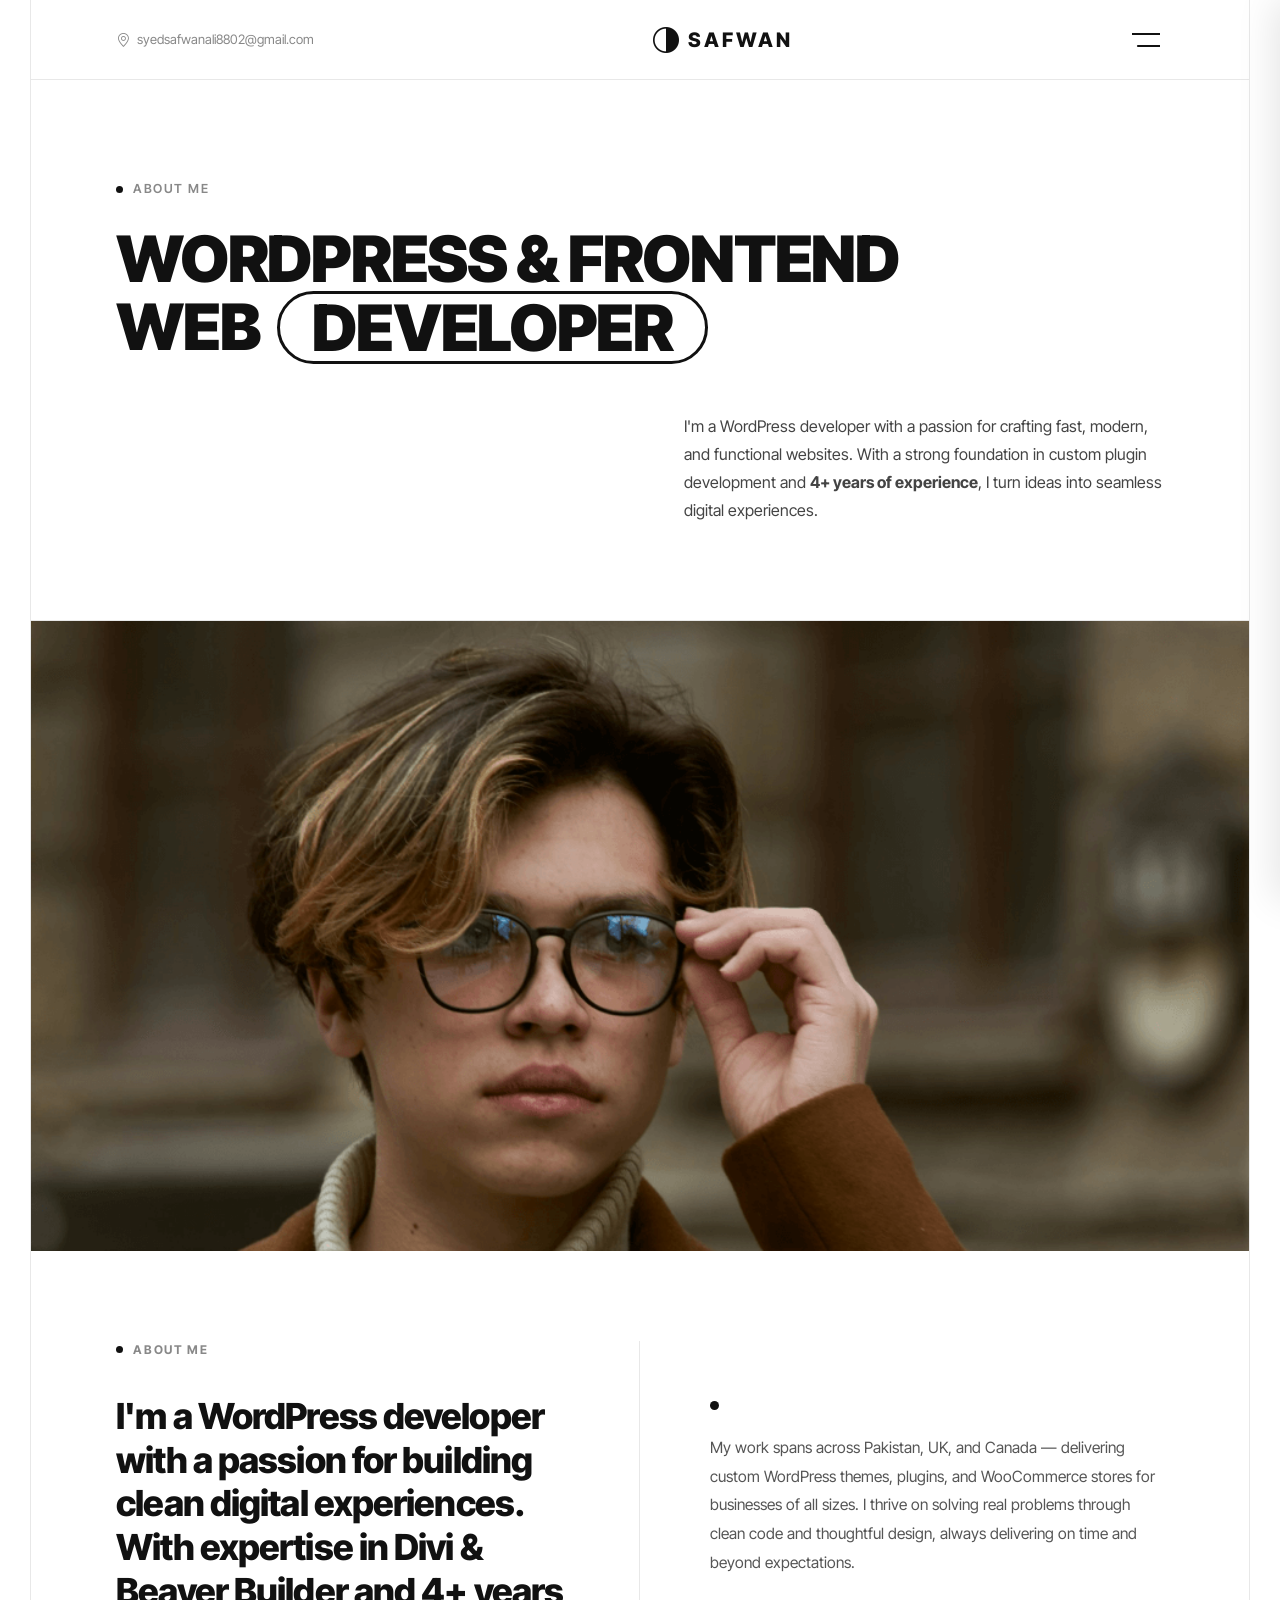
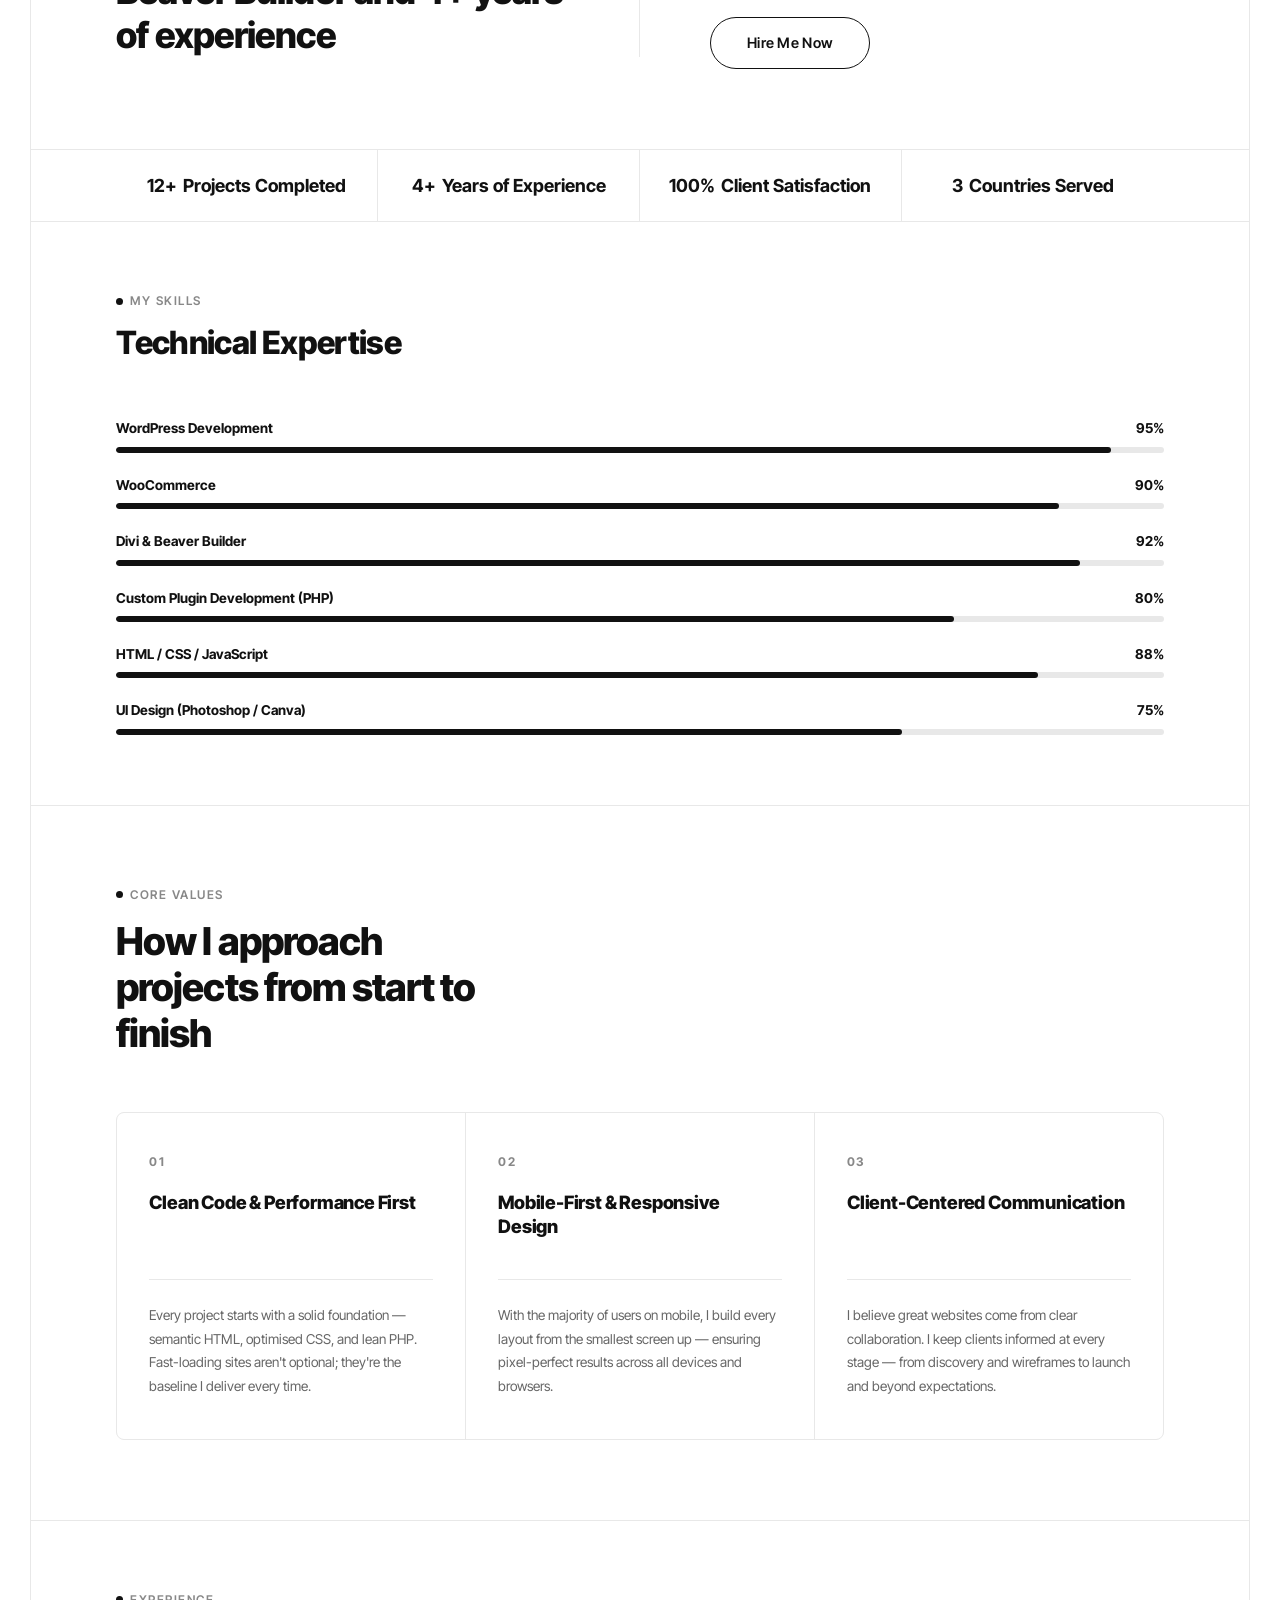
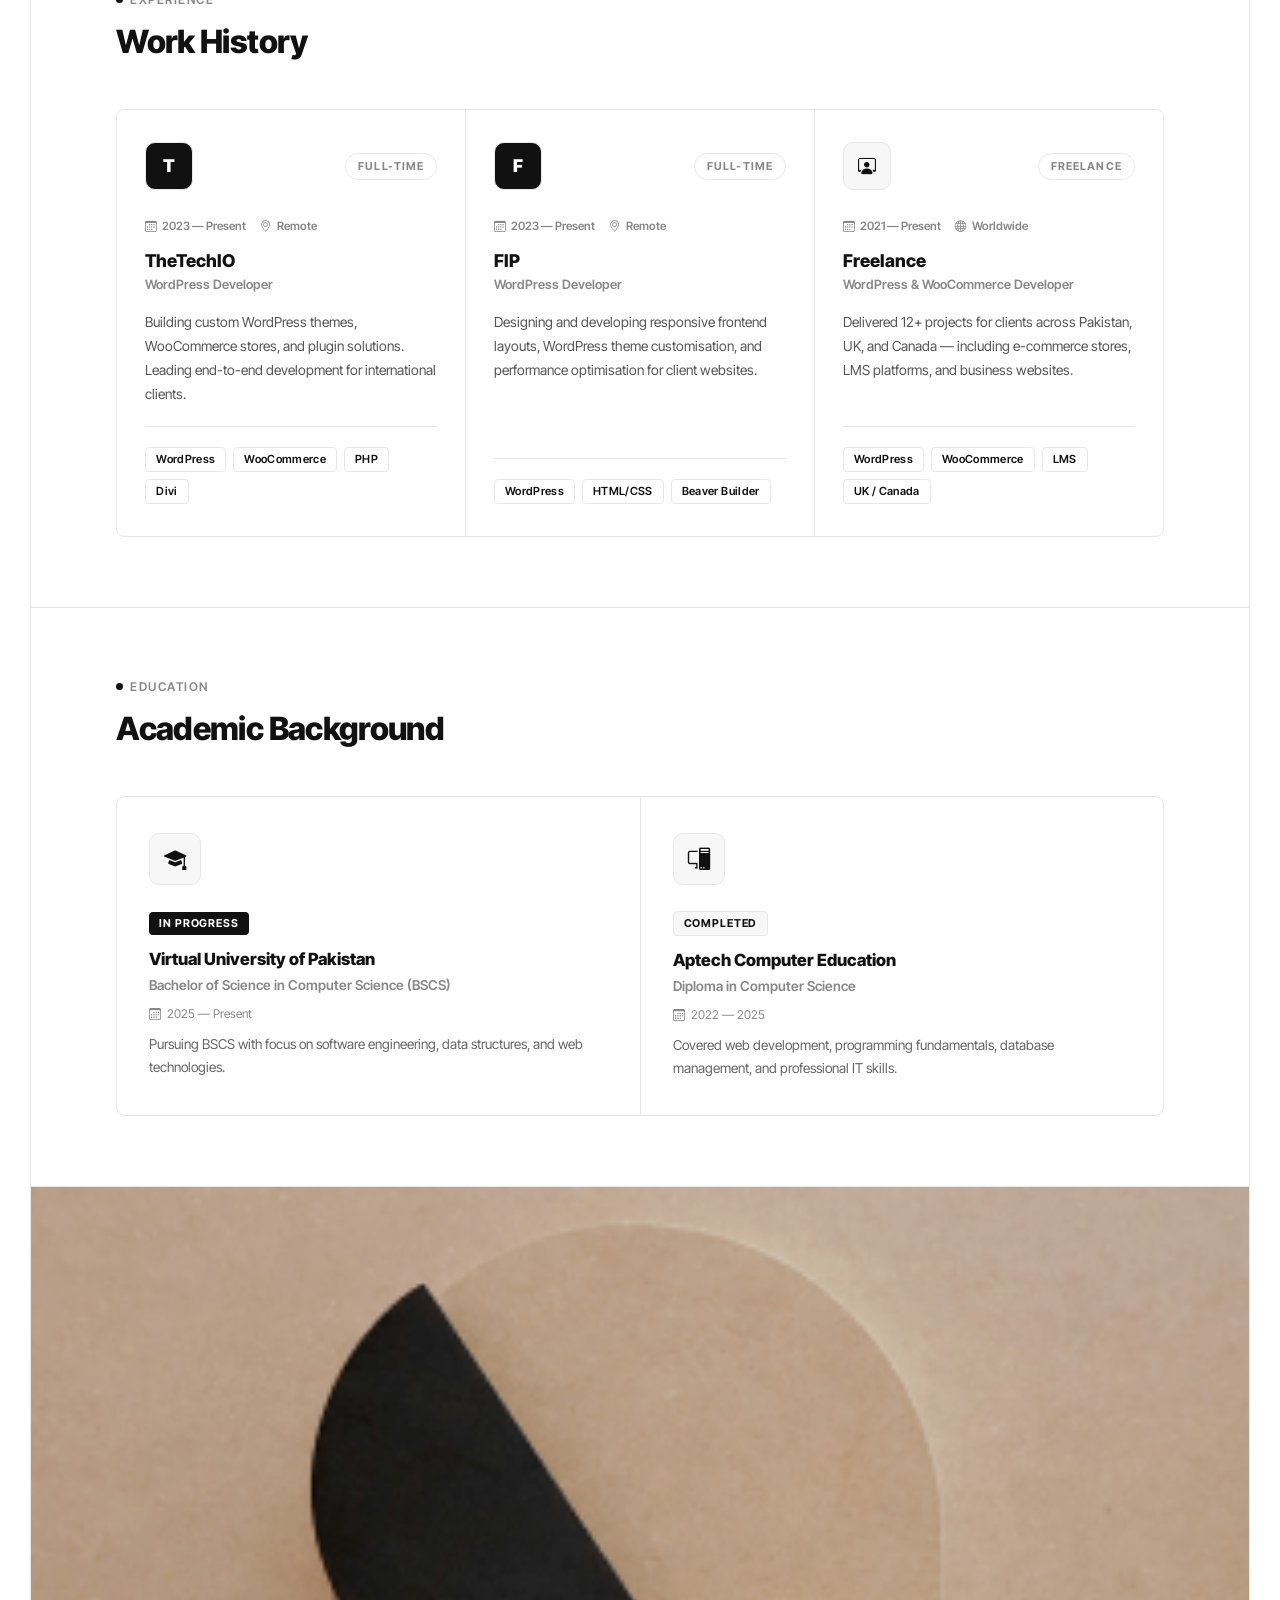
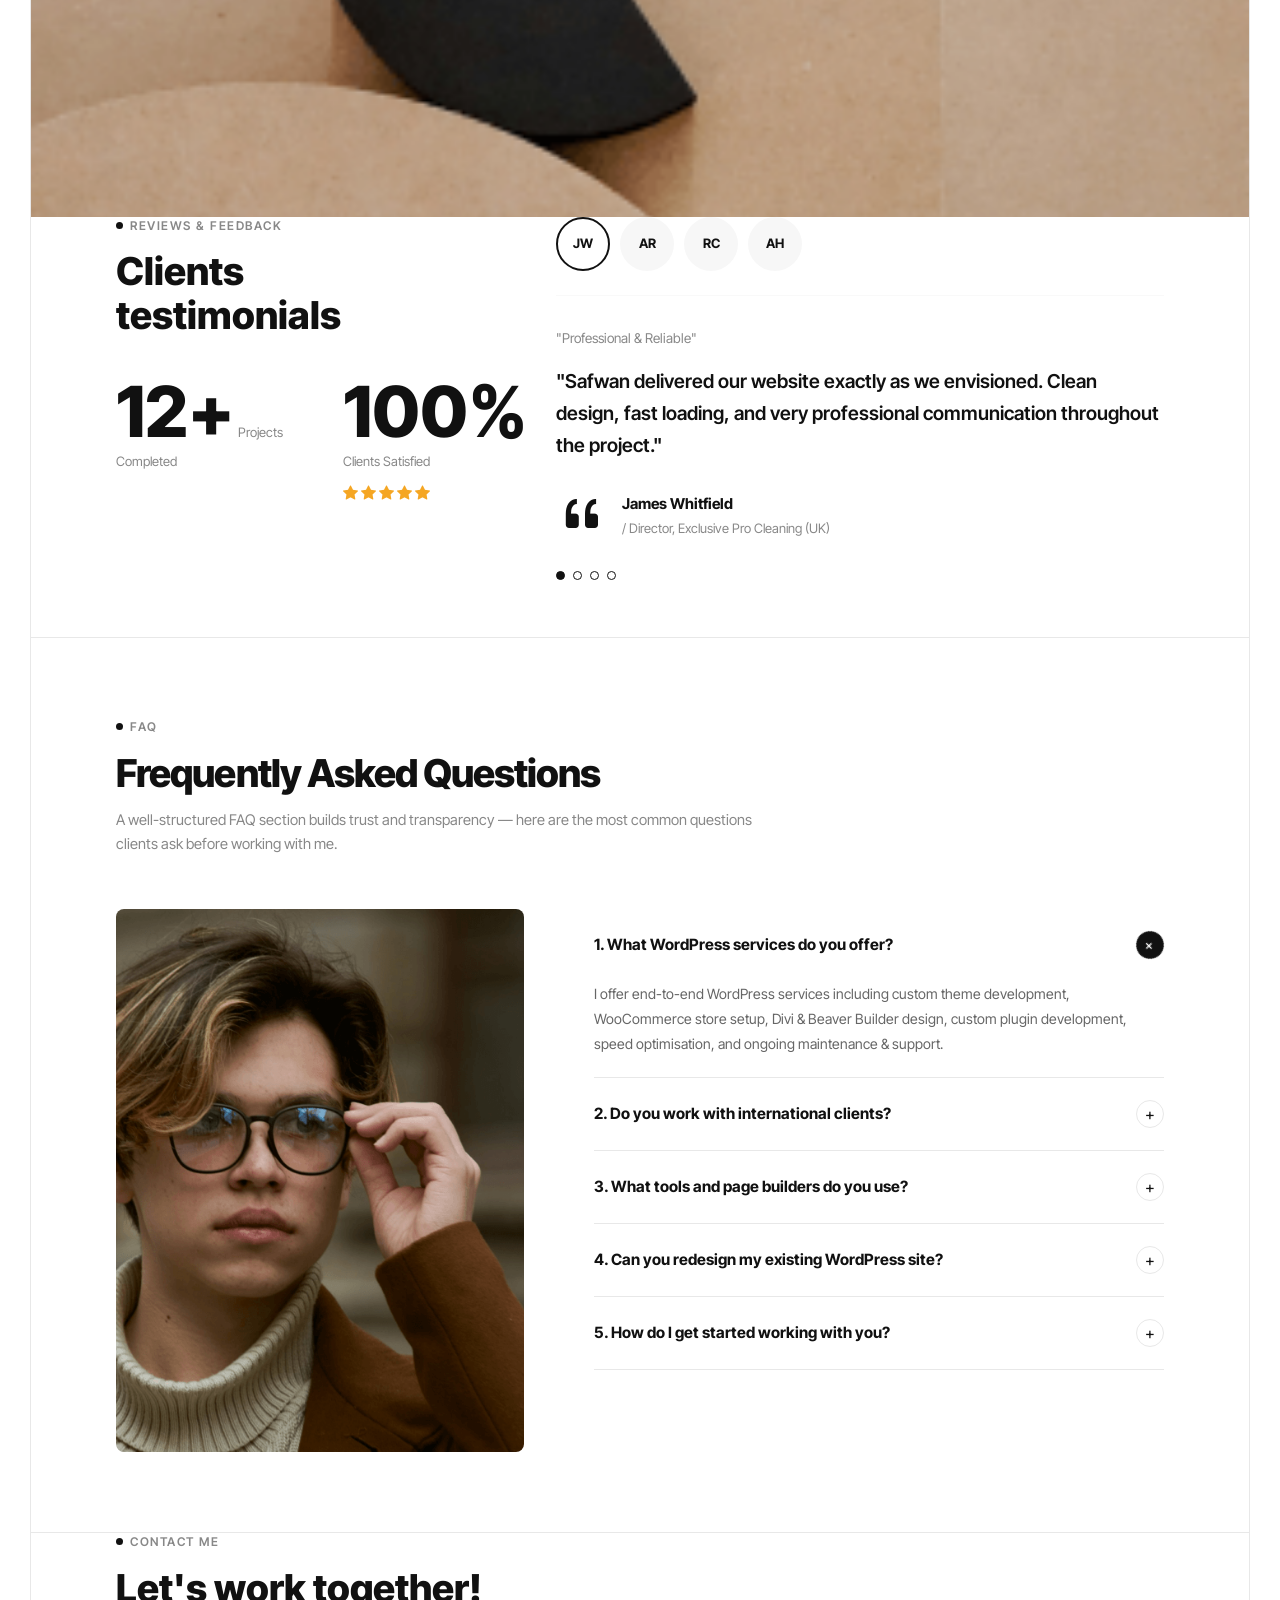
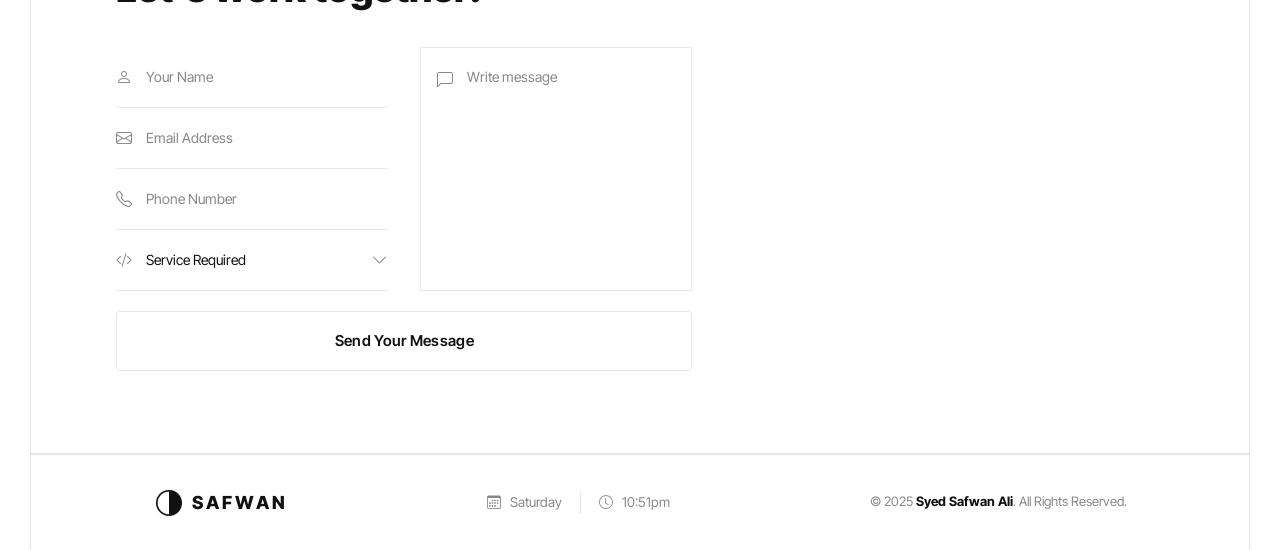
==== commit 92ad8663: "Move all about page CSS into style.css Removed inline <style> block from about.html and added all ab" ====
--- a/about.html
+++ b/about.html
@@ -16,1038 +16,6 @@
   <link rel="stylesheet" href="https://cdn.jsdelivr.net/npm/bootstrap-icons@1.11.3/font/bootstrap-icons.min.css" />
   <!-- Custom CSS -->
   <link rel="stylesheet" href="css/style.css" />
-  <style>
-    /* ── ABOUT PAGE: HERO ── */
-    .about-hero {
-      padding: 100px 0 80px;
-      position: relative;
-    }
-
-    .about-hero-eyebrow {
-      display: flex;
-      align-items: center;
-      gap: 10px;
-      font-size: 0.78rem;
-      font-weight: 600;
-      letter-spacing: 0.12em;
-      color: var(--text-muted);
-      text-transform: uppercase;
-      margin-bottom: 28px;
-    }
-
-    .about-hero-eyebrow .dot {
-      width: 7px;
-      height: 7px;
-      border-radius: 50%;
-      background: var(--black);
-      display: inline-block;
-    }
-
-    .about-hero-headline {
-      font-size: clamp(2.2rem, 5vw, 5rem);
-      font-weight: 900;
-      line-height: 1;
-      letter-spacing: -0.02em;
-      text-transform: uppercase;
-      margin: 0;
-    }
-
-    .about-hero-headline .line2 {
-      display: flex;
-      align-items: center;
-      gap: 18px;
-      flex-wrap: wrap;
-    }
-
-    .about-hero-headline .boxed {
-      display: inline-block;
-      border: 3px solid var(--black);
-      border-radius: 60px;
-      padding: 0 32px;
-      line-height: 1.05;
-    }
-
-    .about-hero-desc {
-      max-width: 480px;
-      margin-top: 48px;
-      margin-left: auto;
-      font-size: 1rem;
-      line-height: 1.75;
-      color: #444;
-    }
-
-    /* ── FULL-WIDTH IMAGE ── */
-    .fullwidth-img-wrap {
-      width: 100%;
-      height: 70vh;
-      overflow: hidden;
-    }
-
-    .fullwidth-img-wrap img {
-      width: 100%;
-      height: 100%;
-      object-fit: cover;
-      object-position: center top;
-      display: block;
-    }
-
-    /* ── WHO I AM — editorial layout ── */
-    .wiam-section {
-      padding: 90px 0 80px;
-      display: grid;
-      grid-template-columns: 1fr 1fr;
-      gap: 0;
-      align-items: start;
-    }
-
-    /* Left column */
-    .wiam-left {
-      padding-right: 60px;
-      border-right: 1px solid var(--border);
-    }
-
-    .wiam-label {
-      display: flex;
-      align-items: center;
-      gap: 10px;
-      font-size: 0.75rem;
-      font-weight: 700;
-      letter-spacing: 0.14em;
-      text-transform: uppercase;
-      color: var(--text-muted);
-      margin-bottom: 36px;
-    }
-
-    .wiam-label .wiam-dot {
-      width: 7px;
-      height: 7px;
-      border-radius: 50%;
-      background: var(--black);
-      display: inline-block;
-    }
-
-    .wiam-headline {
-      font-size: clamp(1.85rem, 2.8vw, 2.55rem);
-      font-weight: 800;
-      line-height: 1.22;
-      letter-spacing: -0.025em;
-      color: var(--black);
-      margin: 0;
-    }
-
-    /* Right column */
-    .wiam-right {
-      padding-left: 70px;
-      display: flex;
-      flex-direction: column;
-      justify-content: center;
-      padding-top: 60px;
-    }
-
-    .wiam-bullet {
-      width: 9px;
-      height: 9px;
-      border-radius: 50%;
-      background: var(--black);
-      display: block;
-      margin-bottom: 24px;
-    }
-
-    .wiam-para {
-      font-size: 0.97rem;
-      line-height: 1.85;
-      color: #555;
-      margin: 0 0 40px;
-    }
-
-    .btn-hire-now {
-      display: inline-flex;
-      align-items: center;
-      gap: 8px;
-      background: transparent;
-      color: var(--black);
-      border: 1.5px solid var(--black);
-      border-radius: 50px;
-      padding: 14px 36px;
-      font-size: 0.9rem;
-      font-weight: 600;
-      letter-spacing: 0.02em;
-      cursor: pointer;
-      transition: all var(--transition);
-      text-decoration: none;
-      align-self: flex-start;
-    }
-
-    .btn-hire-now:hover {
-      background: var(--black);
-      color: var(--white);
-    }
-
-    /* ── ACTIONS (kept for stats etc.) ── */
-    .about-page-actions {
-      display: flex;
-      align-items: center;
-      gap: 16px;
-      flex-wrap: wrap;
-    }
-
-    .btn-hire {
-      display: inline-flex;
-      align-items: center;
-      gap: 8px;
-      background: var(--black);
-      color: var(--white);
-      border: none;
-      border-radius: 50px;
-      padding: 14px 32px;
-      font-size: 0.88rem;
-      font-weight: 700;
-      letter-spacing: 0.04em;
-      cursor: pointer;
-      transition: background var(--transition);
-      text-decoration: none;
-    }
-
-    .btn-hire:hover { background: var(--purple); color: var(--white); }
-
-    .btn-cv-outline {
-      display: inline-flex;
-      align-items: center;
-      gap: 8px;
-      background: transparent;
-      color: var(--black);
-      border: 2px solid var(--black);
-      border-radius: 50px;
-      padding: 12px 28px;
-      font-size: 0.88rem;
-      font-weight: 700;
-      letter-spacing: 0.04em;
-      cursor: pointer;
-      transition: all var(--transition);
-      text-decoration: none;
-    }
-
-    .btn-cv-outline:hover { background: var(--black); color: var(--white); }
-
-    /* ── INFO GRID ── */
-    .about-info-grid {
-      display: grid;
-      grid-template-columns: 1fr 1fr;
-      gap: 0;
-      border: 1px solid var(--border);
-      border-radius: 4px;
-      overflow: hidden;
-    }
-
-    .about-info-cell {
-      padding: 18px 22px;
-      border-bottom: 1px solid var(--border);
-      border-right: 1px solid var(--border);
-    }
-
-    .about-info-cell:nth-child(even) { border-right: none; }
-    .about-info-cell:nth-last-child(-n+2) { border-bottom: none; }
-
-    .about-info-cell .cell-label {
-      font-size: 0.72rem;
-      font-weight: 600;
-      letter-spacing: 0.1em;
-      text-transform: uppercase;
-      color: var(--text-muted);
-      margin-bottom: 4px;
-    }
-
-    .about-info-cell .cell-value {
-      font-size: 0.92rem;
-      font-weight: 600;
-      color: var(--black);
-    }
-
-    @media (max-width: 900px) {
-      .wiam-section {
-        grid-template-columns: 1fr;
-      }
-      .wiam-left {
-        border-right: none;
-        border-bottom: 1px solid var(--border);
-        padding-right: 0;
-        padding-bottom: 48px;
-      }
-      .wiam-right {
-        padding-left: 0;
-        padding-top: 40px;
-      }
-    }
-
-    /* ── SKILLS SECTION ── */
-    .skills-section {
-      padding: 70px 0;
-    }
-
-    .skills-section-header {
-      display: flex;
-      align-items: flex-end;
-      justify-content: space-between;
-      margin-bottom: 48px;
-      gap: 20px;
-      flex-wrap: wrap;
-    }
-
-    .skills-section-title {
-      font-size: clamp(1.6rem, 2.5vw, 2.2rem);
-      font-weight: 800;
-      letter-spacing: -0.02em;
-    }
-
-    .skills-bars {
-      display: flex;
-      flex-direction: column;
-      gap: 22px;
-    }
-
-    .skill-bar-item {}
-
-    .skill-bar-top {
-      display: flex;
-      justify-content: space-between;
-      font-size: 0.85rem;
-      font-weight: 700;
-      margin-bottom: 8px;
-    }
-
-    .skill-bar-track {
-      height: 6px;
-      background: var(--border);
-      border-radius: 10px;
-      overflow: hidden;
-    }
-
-    .skill-bar-fill {
-      height: 100%;
-      background: var(--black);
-      border-radius: 10px;
-      transition: width 1.2s cubic-bezier(0.4,0,0.2,1);
-    }
-
-    /* ── EXPERIENCE TIMELINE ── */
-    .exp-timeline {
-      padding: 70px 0;
-    }
-
-    .exp-timeline-header {
-      margin-bottom: 48px;
-    }
-
-    .timeline-list {
-      display: flex;
-      flex-direction: column;
-      gap: 0;
-      border: 1px solid var(--border);
-      border-radius: 4px;
-      overflow: hidden;
-    }
-
-    .timeline-item {
-      display: flex;
-      align-items: center;
-      justify-content: space-between;
-      padding: 28px 32px;
-      border-bottom: 1px solid var(--border);
-      gap: 20px;
-      transition: background var(--transition);
-    }
-
-    .timeline-item:last-child { border-bottom: none; }
-    .timeline-item:hover { background: var(--gray-light); }
-
-    .timeline-left {
-      display: flex;
-      align-items: center;
-      gap: 20px;
-      flex: 1;
-    }
-
-    .timeline-logo {
-      width: 48px;
-      height: 48px;
-      border-radius: 10px;
-      display: flex;
-      align-items: center;
-      justify-content: center;
-      font-size: 1.1rem;
-      font-weight: 800;
-      flex-shrink: 0;
-    }
-
-    .timeline-info {}
-
-    .timeline-company {
-      font-size: 1rem;
-      font-weight: 700;
-    }
-
-    .timeline-role {
-      font-size: 0.82rem;
-      color: var(--text-muted);
-      margin-top: 2px;
-    }
-
-    .timeline-date {
-      font-size: 0.78rem;
-      font-weight: 600;
-      letter-spacing: 0.08em;
-      color: var(--text-muted);
-      white-space: nowrap;
-    }
-
-    /* ── EXPERIENCE CARDS ── */
-    .exp-cards-grid {
-      display: grid;
-      grid-template-columns: repeat(3, 1fr);
-      gap: 1px;
-      background: var(--border);
-      border: 1px solid var(--border);
-      border-radius: 8px;
-      overflow: hidden;
-    }
-
-    .exp-card {
-      background: var(--white);
-      padding: 32px 28px;
-      display: flex;
-      flex-direction: column;
-      gap: 0;
-      transition: background var(--transition);
-    }
-
-    .exp-card:hover { background: var(--gray-light); }
-
-    .exp-card-top {
-      display: flex;
-      align-items: center;
-      justify-content: space-between;
-      margin-bottom: 28px;
-    }
-
-    .exp-card-logo {
-      width: 48px;
-      height: 48px;
-      border-radius: 10px;
-      border: 1px solid var(--border);
-      display: flex;
-      align-items: center;
-      justify-content: center;
-      font-size: 1.1rem;
-      font-weight: 900;
-      background: var(--black);
-      color: var(--white);
-    }
-
-    .exp-card-logo.light {
-      background: var(--gray-light);
-      color: var(--black);
-    }
-
-    .exp-card-badge {
-      font-size: 0.68rem;
-      font-weight: 700;
-      letter-spacing: 0.1em;
-      text-transform: uppercase;
-      color: var(--text-muted);
-      border: 1px solid var(--border);
-      border-radius: 20px;
-      padding: 4px 12px;
-    }
-
-    .exp-card-meta {
-      display: flex;
-      gap: 14px;
-      margin-bottom: 14px;
-    }
-
-    .exp-card-date,
-    .exp-card-location {
-      font-size: 0.72rem;
-      color: var(--text-muted);
-      font-weight: 600;
-      display: flex;
-      align-items: center;
-      gap: 5px;
-    }
-
-    .exp-card-company {
-      font-size: 1.1rem;
-      font-weight: 800;
-      margin: 0 0 4px;
-    }
-
-    .exp-card-role {
-      font-size: 0.8rem;
-      color: var(--text-muted);
-      font-weight: 600;
-      margin: 0 0 16px;
-    }
-
-    .exp-card-desc {
-      font-size: 0.86rem;
-      line-height: 1.75;
-      color: #555;
-      margin: 0 0 20px;
-      flex: 1;
-    }
-
-    .exp-card-tags {
-      display: flex;
-      flex-wrap: wrap;
-      gap: 7px;
-      padding-top: 20px;
-      border-top: 1px solid var(--border);
-    }
-
-    .exp-card-tags span {
-      border: 1px solid var(--border);
-      border-radius: 4px;
-      padding: 3px 10px;
-      font-size: 0.7rem;
-      font-weight: 600;
-      color: var(--black);
-      letter-spacing: 0.03em;
-    }
-
-    /* ── EDUCATION CARDS ── */
-    .edu-cards-grid {
-      display: grid;
-      grid-template-columns: repeat(2, 1fr);
-      gap: 1px;
-      background: var(--border);
-      border: 1px solid var(--border);
-      border-radius: 8px;
-      overflow: hidden;
-    }
-
-    .edu-card {
-      background: var(--white);
-      padding: 36px 32px;
-      display: flex;
-      flex-direction: column;
-      gap: 0;
-      transition: background var(--transition);
-    }
-
-    .edu-card:hover { background: var(--gray-light); }
-
-    .edu-card-icon-wrap {
-      width: 52px;
-      height: 52px;
-      border-radius: 10px;
-      border: 1px solid var(--border);
-      display: flex;
-      align-items: center;
-      justify-content: center;
-      font-size: 1.4rem;
-      color: var(--black);
-      background: var(--gray-light);
-      margin-bottom: 24px;
-    }
-
-    .edu-card-body { flex: 1; }
-
-    .edu-card-badge {
-      display: inline-block;
-      background: var(--black);
-      color: var(--white);
-      border-radius: 4px;
-      padding: 3px 10px;
-      font-size: 0.68rem;
-      font-weight: 700;
-      letter-spacing: 0.08em;
-      text-transform: uppercase;
-      margin-bottom: 14px;
-    }
-
-    .edu-card-badge--done {
-      background: var(--gray-light);
-      color: var(--black);
-      border: 1px solid var(--border);
-    }
-
-    .edu-card-school {
-      font-size: 1.05rem;
-      font-weight: 800;
-      margin: 0 0 6px;
-    }
-
-    .edu-card-degree {
-      font-size: 0.85rem;
-      color: var(--text-muted);
-      font-weight: 600;
-      margin: 0 0 10px;
-    }
-
-    .edu-card-date {
-      font-size: 0.75rem;
-      color: var(--text-muted);
-      display: flex;
-      align-items: center;
-      gap: 6px;
-      margin: 0 0 10px;
-    }
-
-    .edu-card-desc {
-      font-size: 0.85rem;
-      line-height: 1.65;
-      color: #666;
-      margin: 0;
-    }
-
-    @media (max-width: 900px) {
-      .exp-cards-grid { grid-template-columns: 1fr; }
-      .edu-cards-grid { grid-template-columns: 1fr; }
-    }
-
-    /* ── CORE VALUES ── */
-    .cv-section { padding: 80px 0; }
-
-    .cv-header {
-      display: grid;
-      grid-template-columns: 1fr 1.6fr;
-      gap: 60px;
-      align-items: end;
-      margin-bottom: 56px;
-    }
-
-    .cv-heading {
-      font-size: clamp(1.8rem, 3vw, 2.8rem);
-      font-weight: 800;
-      line-height: 1.2;
-      letter-spacing: -0.025em;
-      margin: 14px 0 0;
-    }
-
-    .cv-cards {
-      display: grid;
-      grid-template-columns: repeat(3, 1fr);
-      gap: 1px;
-      background: var(--border);
-      border: 1px solid var(--border);
-      border-radius: 8px;
-      overflow: hidden;
-    }
-
-    .cv-card {
-      background: var(--white);
-      padding: 40px 32px;
-      display: flex;
-      flex-direction: column;
-      gap: 0;
-      transition: background var(--transition);
-      min-height: 320px;
-    }
-
-    .cv-card:hover { background: var(--gray-light); }
-
-    .cv-card-num {
-      font-size: 0.75rem;
-      font-weight: 700;
-      letter-spacing: 0.12em;
-      color: var(--text-muted);
-      margin-bottom: 20px;
-    }
-
-    .cv-card-title {
-      font-size: 1.15rem;
-      font-weight: 800;
-      line-height: 1.3;
-      letter-spacing: -0.01em;
-      margin-bottom: auto;
-      padding-bottom: 40px;
-    }
-
-    .cv-card-desc {
-      font-size: 0.85rem;
-      line-height: 1.75;
-      color: #666;
-      margin: 0;
-      padding-top: 24px;
-      border-top: 1px solid var(--border);
-    }
-
-    /* ── FAQ ── */
-    .faq-section { padding: 80px 0; }
-
-    .faq-header { margin-bottom: 52px; }
-
-    .faq-heading {
-      font-size: clamp(1.8rem, 3vw, 2.6rem);
-      font-weight: 800;
-      letter-spacing: -0.025em;
-      margin: 10px 0 12px;
-    }
-
-    .faq-subtext {
-      font-size: 0.92rem;
-      color: var(--text-muted);
-      max-width: 680px;
-      line-height: 1.65;
-    }
-
-    .faq-body {
-      display: grid;
-      grid-template-columns: 1fr 1.4fr;
-      gap: 70px;
-      align-items: start;
-    }
-
-    .faq-img {
-      position: sticky;
-      top: 90px;
-      border-radius: 8px;
-      overflow: hidden;
-      aspect-ratio: 3/4;
-    }
-
-    .faq-img img {
-      width: 100%;
-      height: 100%;
-      object-fit: cover;
-      display: block;
-    }
-
-    .faq-list { display: flex; flex-direction: column; }
-
-    .faq-item {
-      border-bottom: 1px solid var(--border);
-    }
-
-    .faq-question {
-      width: 100%;
-      background: none;
-      border: none;
-      padding: 22px 0;
-      display: flex;
-      align-items: center;
-      justify-content: space-between;
-      gap: 16px;
-      cursor: pointer;
-      text-align: left;
-      font-family: inherit;
-      font-size: 0.97rem;
-      font-weight: 700;
-      color: var(--black);
-      transition: color var(--transition);
-    }
-
-    .faq-question:hover { color: var(--purple); }
-
-    .faq-icon {
-      flex-shrink: 0;
-      width: 28px;
-      height: 28px;
-      border-radius: 50%;
-      border: 1.5px solid var(--border);
-      display: flex;
-      align-items: center;
-      justify-content: center;
-      font-size: 1rem;
-      font-weight: 400;
-      transition: all var(--transition);
-      color: var(--black);
-    }
-
-    .faq-item.open .faq-icon {
-      background: var(--black);
-      color: var(--white);
-      border-color: var(--black);
-      transform: rotate(45deg);
-    }
-
-    .faq-answer {
-      display: none;
-      padding: 0 0 20px;
-      font-size: 0.88rem;
-      line-height: 1.8;
-      color: #666;
-    }
-
-    .faq-item.open .faq-answer { display: block; }
-
-    @media (max-width: 900px) {
-      .cv-header { grid-template-columns: 1fr; gap: 20px; }
-      .cv-cards { grid-template-columns: 1fr; }
-      .faq-body { grid-template-columns: 1fr; }
-      .faq-img { position: static; aspect-ratio: 16/9; }
-    }
-
-    /* ── TESTIMONIALS ── */
-    .testi-grid {
-      display: grid;
-      grid-template-columns: 1fr 1.6fr;
-      gap: 80px;
-      padding: 80px 0;
-      align-items: start;
-    }
-
-    .testi-heading {
-      font-size: clamp(2rem, 3.5vw, 3rem);
-      font-weight: 800;
-      line-height: 1.15;
-      letter-spacing: -0.02em;
-      margin: 16px 0 32px;
-    }
-
-    .testi-stats {
-      display: flex;
-      flex-direction: column;
-      gap: 20px;
-    }
-
-    .testi-num {
-      font-size: 2.2rem;
-      font-weight: 900;
-      display: block;
-      line-height: 1;
-    }
-
-    .testi-stat-label {
-      font-size: 0.8rem;
-      color: var(--text-muted);
-      letter-spacing: 0.06em;
-      text-transform: uppercase;
-    }
-
-    .testi-stars { margin-top: 6px; color: var(--black); font-size: 0.85rem; }
-
-    .testi-avatars {
-      display: flex;
-      gap: 10px;
-      margin-bottom: 28px;
-    }
-
-    .testi-av {
-      width: 42px;
-      height: 42px;
-      border-radius: 50%;
-      background: var(--gray-light);
-      border: 2px solid var(--border);
-      font-size: 0.7rem;
-      font-weight: 700;
-      cursor: pointer;
-      transition: all var(--transition);
-      display: flex;
-      align-items: center;
-      justify-content: center;
-    }
-
-    .testi-av.active {
-      background: var(--black);
-      color: var(--white);
-      border-color: var(--black);
-    }
-
-    .testi-divider { border: none; border-top: 1px solid var(--border); margin: 0 0 28px; }
-
-    .testi-slides { position: relative; min-height: 160px; }
-
-    .testi-slide { display: none; }
-    .testi-slide.active { display: block; }
-
-    .testi-tag {
-      font-size: 0.78rem;
-      font-weight: 700;
-      letter-spacing: 0.08em;
-      text-transform: uppercase;
-      color: var(--text-muted);
-      margin-bottom: 14px;
-    }
-
-    .testi-quote {
-      font-size: 1.05rem;
-      line-height: 1.75;
-      color: var(--black);
-      margin-bottom: 24px;
-    }
-
-    .testi-author {
-      display: flex;
-      align-items: center;
-      gap: 14px;
-    }
-
-    .testi-qmark { font-size: 1.8rem; color: var(--black); line-height: 1; }
-
-    .testi-name { font-size: 0.92rem; font-weight: 700; display: block; }
-    .testi-role { font-size: 0.78rem; color: var(--text-muted); }
-
-    .testi-dots {
-      display: flex;
-      gap: 8px;
-      margin-top: 28px;
-    }
-
-    .testi-dot {
-      width: 8px;
-      height: 8px;
-      border-radius: 50%;
-      background: var(--border);
-      border: none;
-      cursor: pointer;
-      transition: background var(--transition);
-      padding: 0;
-    }
-
-    .testi-dot.active { background: var(--black); }
-
-    /* ── CONTACT ── */
-    .contact-grid {
-      display: grid;
-      grid-template-columns: 1fr 1fr;
-      gap: 80px;
-      padding: 80px 0;
-      align-items: start;
-    }
-
-    .contact-heading {
-      font-size: clamp(1.8rem, 3vw, 2.6rem);
-      font-weight: 800;
-      letter-spacing: -0.02em;
-      margin: 16px 0 36px;
-    }
-
-    .contact-form { display: flex; flex-direction: column; gap: 0; }
-
-    .contact-form-top {
-      display: grid;
-      grid-template-columns: 1fr 1fr;
-      gap: 0;
-      border: 1px solid var(--border);
-      border-radius: 4px 4px 0 0;
-      overflow: hidden;
-    }
-
-    .contact-fields { display: flex; flex-direction: column; }
-
-    .contact-field {
-      position: relative;
-      display: flex;
-      align-items: center;
-      border-bottom: 1px solid var(--border);
-      border-right: 1px solid var(--border);
-    }
-
-    .contact-field:last-child { border-bottom: none; }
-
-    .contact-field i {
-      position: absolute;
-      left: 16px;
-      font-size: 0.9rem;
-      color: var(--text-muted);
-      pointer-events: none;
-    }
-
-    .contact-field input,
-    .contact-field select {
-      width: 100%;
-      padding: 16px 16px 16px 44px;
-      border: none;
-      outline: none;
-      font-family: inherit;
-      font-size: 0.88rem;
-      background: transparent;
-      color: var(--black);
-      appearance: none;
-    }
-
-    .contact-select-arrow {
-      position: absolute !important;
-      right: 14px !important;
-      left: auto !important;
-      font-size: 0.75rem !important;
-    }
-
-    .contact-textarea-wrap {
-      position: relative;
-      display: flex;
-    }
-
-    .contact-textarea-wrap i {
-      position: absolute;
-      top: 16px;
-      left: 16px;
-      font-size: 0.9rem;
-      color: var(--text-muted);
-    }
-
-    .contact-textarea-wrap textarea {
-      width: 100%;
-      padding: 16px 16px 16px 44px;
-      border: none;
-      outline: none;
-      font-family: inherit;
-      font-size: 0.88rem;
-      background: transparent;
-      color: var(--black);
-      resize: none;
-    }
-
-    .contact-btn {
-      width: 100%;
-      padding: 18px;
-      background: var(--black);
-      color: var(--white);
-      border: none;
-      border-radius: 0 0 4px 4px;
-      font-family: inherit;
-      font-size: 0.92rem;
-      font-weight: 700;
-      letter-spacing: 0.04em;
-      cursor: pointer;
-      transition: background var(--transition);
-    }
-
-    .contact-btn:hover { background: var(--purple); }
-
-    .contact-map {
-      border-radius: 4px;
-      overflow: hidden;
-      height: 480px;
-      border: 1px solid var(--border);
-    }
-
-    /* ── RESPONSIVE ── */
-    @media (max-width: 900px) {
-      .testi-grid,
-      .contact-grid { grid-template-columns: 1fr; gap: 48px; padding: 60px 0; }
-      .contact-form-top { grid-template-columns: 1fr; }
-      .contact-field { border-right: none; }
-      .contact-textarea-wrap { border-top: 1px solid var(--border); }
-      .contact-map { height: 300px; }
-    }
-
-    /* ── RESPONSIVE ── */
-    @media (max-width: 900px) {
-      .about-page-section {
-        grid-template-columns: 1fr;
-        gap: 48px;
-      }
-
-      .about-page-badge { left: 12px; }
-
-      .about-hero-headline { font-size: clamp(2.8rem, 10vw, 5rem); }
-
-      .about-hero-desc { margin-left: 0; }
-
-      .skills-section-header { flex-direction: column; align-items: flex-start; }
-
-      .timeline-item { flex-direction: column; align-items: flex-start; gap: 12px; }
-    }
-
-    @media (max-width: 600px) {
-      .about-info-grid { grid-template-columns: 1fr; }
-      .about-info-cell:nth-child(even) { border-right: none; }
-      .about-info-cell:nth-last-child(-n+2) { border-bottom: 1px solid var(--border); }
-      .about-info-cell:last-child { border-bottom: none; }
-    }
-  </style>
 </head>
 <body>
 
--- a/css/style.css
+++ b/css/style.css
@@ -2146,3 +2146,685 @@
   .footer-logo           { font-size: 13px; }
   .footer-copy           { font-size: 11px; }
 }
+
+
+/* ============================================================
+   ABOUT PAGE
+============================================================ */
+
+/* ── Hero ── */
+.about-hero {
+  padding: 100px 0 80px;
+  position: relative;
+}
+
+.about-hero-eyebrow {
+  display: flex;
+  align-items: center;
+  gap: 10px;
+  font-size: 0.78rem;
+  font-weight: 600;
+  letter-spacing: 0.12em;
+  color: var(--text-muted);
+  text-transform: uppercase;
+  margin-bottom: 28px;
+}
+
+.about-hero-eyebrow .dot {
+  width: 7px;
+  height: 7px;
+  border-radius: 50%;
+  background: var(--black);
+  display: inline-block;
+}
+
+.about-hero-headline {
+  font-size: clamp(2.2rem, 5vw, 5rem);
+  font-weight: 900;
+  line-height: 1;
+  letter-spacing: -0.02em;
+  text-transform: uppercase;
+  margin: 0;
+}
+
+.about-hero-headline .line2 {
+  display: flex;
+  align-items: center;
+  gap: 18px;
+  flex-wrap: wrap;
+}
+
+.about-hero-headline .boxed {
+  display: inline-block;
+  border: 3px solid var(--black);
+  border-radius: 60px;
+  padding: 0 32px;
+  line-height: 1.05;
+}
+
+.about-hero-desc {
+  max-width: 480px;
+  margin-top: 48px;
+  margin-left: auto;
+  font-size: 1rem;
+  line-height: 1.75;
+  color: #444;
+}
+
+/* ── Full-width image ── */
+.fullwidth-img-wrap {
+  width: 100%;
+  height: 70vh;
+  overflow: hidden;
+}
+
+.fullwidth-img-wrap img {
+  width: 100%;
+  height: 100%;
+  object-fit: cover;
+  object-position: center top;
+  display: block;
+}
+
+/* ── Who I Am ── */
+.wiam-section {
+  padding: 90px 0 80px;
+  display: grid;
+  grid-template-columns: 1fr 1fr;
+  gap: 0;
+  align-items: start;
+}
+
+.wiam-left {
+  padding-right: 60px;
+  border-right: 1px solid var(--border);
+}
+
+.wiam-label {
+  display: flex;
+  align-items: center;
+  gap: 10px;
+  font-size: 0.75rem;
+  font-weight: 700;
+  letter-spacing: 0.14em;
+  text-transform: uppercase;
+  color: var(--text-muted);
+  margin-bottom: 36px;
+}
+
+.wiam-label .wiam-dot {
+  width: 7px;
+  height: 7px;
+  border-radius: 50%;
+  background: var(--black);
+  display: inline-block;
+}
+
+.wiam-headline {
+  font-size: clamp(1.85rem, 2.8vw, 2.55rem);
+  font-weight: 800;
+  line-height: 1.22;
+  letter-spacing: -0.025em;
+  color: var(--black);
+  margin: 0;
+}
+
+.wiam-right {
+  padding-left: 70px;
+  padding-top: 60px;
+  display: flex;
+  flex-direction: column;
+  justify-content: center;
+}
+
+.wiam-bullet {
+  width: 9px;
+  height: 9px;
+  border-radius: 50%;
+  background: var(--black);
+  display: block;
+  margin-bottom: 24px;
+}
+
+.wiam-para {
+  font-size: 0.97rem;
+  line-height: 1.85;
+  color: #555;
+  margin: 0 0 40px;
+}
+
+.btn-hire-now {
+  display: inline-flex;
+  align-items: center;
+  gap: 8px;
+  background: transparent;
+  color: var(--black);
+  border: 1.5px solid var(--black);
+  border-radius: 50px;
+  padding: 14px 36px;
+  font-size: 0.9rem;
+  font-weight: 600;
+  letter-spacing: 0.02em;
+  cursor: pointer;
+  transition: all var(--transition);
+  text-decoration: none;
+  align-self: flex-start;
+}
+
+.btn-hire-now:hover {
+  background: var(--black);
+  color: var(--white);
+}
+
+/* ── Info grid ── */
+.about-info-grid {
+  display: grid;
+  grid-template-columns: 1fr 1fr;
+  gap: 0;
+  border: 1px solid var(--border);
+  border-radius: 4px;
+  overflow: hidden;
+}
+
+.about-info-cell {
+  padding: 18px 22px;
+  border-bottom: 1px solid var(--border);
+  border-right: 1px solid var(--border);
+}
+
+.about-info-cell:nth-child(even)      { border-right: none; }
+.about-info-cell:nth-last-child(-n+2) { border-bottom: none; }
+
+.about-info-cell .cell-label {
+  font-size: 0.72rem;
+  font-weight: 600;
+  letter-spacing: 0.1em;
+  text-transform: uppercase;
+  color: var(--text-muted);
+  margin-bottom: 4px;
+}
+
+.about-info-cell .cell-value {
+  font-size: 0.92rem;
+  font-weight: 600;
+  color: var(--black);
+}
+
+/* ── Buttons ── */
+.about-page-actions {
+  display: flex;
+  align-items: center;
+  gap: 16px;
+  flex-wrap: wrap;
+}
+
+.btn-hire {
+  display: inline-flex;
+  align-items: center;
+  gap: 8px;
+  background: var(--black);
+  color: var(--white);
+  border: none;
+  border-radius: 50px;
+  padding: 14px 32px;
+  font-size: 0.88rem;
+  font-weight: 700;
+  letter-spacing: 0.04em;
+  cursor: pointer;
+  transition: background var(--transition);
+  text-decoration: none;
+}
+
+.btn-hire:hover { background: var(--purple); color: var(--white); }
+
+.btn-cv-outline {
+  display: inline-flex;
+  align-items: center;
+  gap: 8px;
+  background: transparent;
+  color: var(--black);
+  border: 2px solid var(--black);
+  border-radius: 50px;
+  padding: 12px 28px;
+  font-size: 0.88rem;
+  font-weight: 700;
+  letter-spacing: 0.04em;
+  cursor: pointer;
+  transition: all var(--transition);
+  text-decoration: none;
+}
+
+.btn-cv-outline:hover { background: var(--black); color: var(--white); }
+
+/* ── Skills ── */
+.skills-section { padding: 70px 0; }
+
+.skills-section-header {
+  display: flex;
+  align-items: flex-end;
+  justify-content: space-between;
+  margin-bottom: 48px;
+  gap: 20px;
+  flex-wrap: wrap;
+}
+
+.skills-section-title {
+  font-size: clamp(1.6rem, 2.5vw, 2.2rem);
+  font-weight: 800;
+  letter-spacing: -0.02em;
+}
+
+.skills-bars {
+  display: flex;
+  flex-direction: column;
+  gap: 22px;
+}
+
+.skill-bar-top {
+  display: flex;
+  justify-content: space-between;
+  font-size: 0.85rem;
+  font-weight: 700;
+  margin-bottom: 8px;
+}
+
+.skill-bar-track {
+  height: 6px;
+  background: var(--border);
+  border-radius: 10px;
+  overflow: hidden;
+}
+
+.skill-bar-fill {
+  height: 100%;
+  background: var(--black);
+  border-radius: 10px;
+  transition: width 1.2s cubic-bezier(0.4, 0, 0.2, 1);
+}
+
+/* ── Experience / Education shared wrapper ── */
+.exp-timeline        { padding: 70px 0; }
+.exp-timeline-header { margin-bottom: 48px; }
+
+/* ── Experience cards ── */
+.exp-cards-grid {
+  display: grid;
+  grid-template-columns: repeat(3, 1fr);
+  gap: 1px;
+  background: var(--border);
+  border: 1px solid var(--border);
+  border-radius: 8px;
+  overflow: hidden;
+}
+
+.exp-card {
+  background: var(--white);
+  padding: 32px 28px;
+  display: flex;
+  flex-direction: column;
+  transition: background var(--transition);
+}
+
+.exp-card:hover { background: var(--gray-light); }
+
+.exp-card-top {
+  display: flex;
+  align-items: center;
+  justify-content: space-between;
+  margin-bottom: 28px;
+}
+
+.exp-card-logo {
+  width: 48px;
+  height: 48px;
+  border-radius: 10px;
+  border: 1px solid var(--border);
+  display: flex;
+  align-items: center;
+  justify-content: center;
+  font-size: 1.1rem;
+  font-weight: 900;
+  background: var(--black);
+  color: var(--white);
+}
+
+.exp-card-logo.light {
+  background: var(--gray-light);
+  color: var(--black);
+}
+
+.exp-card-badge {
+  font-size: 0.68rem;
+  font-weight: 700;
+  letter-spacing: 0.1em;
+  text-transform: uppercase;
+  color: var(--text-muted);
+  border: 1px solid var(--border);
+  border-radius: 20px;
+  padding: 4px 12px;
+}
+
+.exp-card-meta {
+  display: flex;
+  gap: 14px;
+  margin-bottom: 14px;
+}
+
+.exp-card-date,
+.exp-card-location {
+  font-size: 0.72rem;
+  color: var(--text-muted);
+  font-weight: 600;
+  display: flex;
+  align-items: center;
+  gap: 5px;
+}
+
+.exp-card-company {
+  font-size: 1.1rem;
+  font-weight: 800;
+  margin: 0 0 4px;
+}
+
+.exp-card-role {
+  font-size: 0.8rem;
+  color: var(--text-muted);
+  font-weight: 600;
+  margin: 0 0 16px;
+}
+
+.exp-card-desc {
+  font-size: 0.86rem;
+  line-height: 1.75;
+  color: #555;
+  margin: 0 0 20px;
+  flex: 1;
+}
+
+.exp-card-tags {
+  display: flex;
+  flex-wrap: wrap;
+  gap: 7px;
+  padding-top: 20px;
+  border-top: 1px solid var(--border);
+}
+
+.exp-card-tags span {
+  border: 1px solid var(--border);
+  border-radius: 4px;
+  padding: 3px 10px;
+  font-size: 0.7rem;
+  font-weight: 600;
+  color: var(--black);
+  letter-spacing: 0.03em;
+}
+
+/* ── Education cards ── */
+.edu-cards-grid {
+  display: grid;
+  grid-template-columns: repeat(2, 1fr);
+  gap: 1px;
+  background: var(--border);
+  border: 1px solid var(--border);
+  border-radius: 8px;
+  overflow: hidden;
+}
+
+.edu-card {
+  background: var(--white);
+  padding: 36px 32px;
+  display: flex;
+  flex-direction: column;
+  transition: background var(--transition);
+}
+
+.edu-card:hover { background: var(--gray-light); }
+
+.edu-card-icon-wrap {
+  width: 52px;
+  height: 52px;
+  border-radius: 10px;
+  border: 1px solid var(--border);
+  display: flex;
+  align-items: center;
+  justify-content: center;
+  font-size: 1.4rem;
+  color: var(--black);
+  background: var(--gray-light);
+  margin-bottom: 24px;
+}
+
+.edu-card-body { flex: 1; }
+
+.edu-card-badge {
+  display: inline-block;
+  background: var(--black);
+  color: var(--white);
+  border-radius: 4px;
+  padding: 3px 10px;
+  font-size: 0.68rem;
+  font-weight: 700;
+  letter-spacing: 0.08em;
+  text-transform: uppercase;
+  margin-bottom: 14px;
+}
+
+.edu-card-badge--done {
+  background: var(--gray-light);
+  color: var(--black);
+  border: 1px solid var(--border);
+}
+
+.edu-card-school {
+  font-size: 1.05rem;
+  font-weight: 800;
+  margin: 0 0 6px;
+}
+
+.edu-card-degree {
+  font-size: 0.85rem;
+  color: var(--text-muted);
+  font-weight: 600;
+  margin: 0 0 10px;
+}
+
+.edu-card-date {
+  font-size: 0.75rem;
+  color: var(--text-muted);
+  display: flex;
+  align-items: center;
+  gap: 6px;
+  margin: 0 0 10px;
+}
+
+.edu-card-desc {
+  font-size: 0.85rem;
+  line-height: 1.65;
+  color: #666;
+  margin: 0;
+}
+
+/* ── Core Values ── */
+.cv-section { padding: 80px 0; }
+
+.cv-header {
+  display: grid;
+  grid-template-columns: 1fr 1.6fr;
+  gap: 60px;
+  align-items: end;
+  margin-bottom: 56px;
+}
+
+.cv-heading {
+  font-size: clamp(1.8rem, 3vw, 2.8rem);
+  font-weight: 800;
+  line-height: 1.2;
+  letter-spacing: -0.025em;
+  margin: 14px 0 0;
+}
+
+.cv-cards {
+  display: grid;
+  grid-template-columns: repeat(3, 1fr);
+  gap: 1px;
+  background: var(--border);
+  border: 1px solid var(--border);
+  border-radius: 8px;
+  overflow: hidden;
+}
+
+.cv-card {
+  background: var(--white);
+  padding: 40px 32px;
+  display: flex;
+  flex-direction: column;
+  transition: background var(--transition);
+  min-height: 320px;
+}
+
+.cv-card:hover { background: var(--gray-light); }
+
+.cv-card-num {
+  font-size: 0.75rem;
+  font-weight: 700;
+  letter-spacing: 0.12em;
+  color: var(--text-muted);
+  margin-bottom: 20px;
+}
+
+.cv-card-title {
+  font-size: 1.15rem;
+  font-weight: 800;
+  line-height: 1.3;
+  letter-spacing: -0.01em;
+  margin-bottom: auto;
+  padding-bottom: 40px;
+}
+
+.cv-card-desc {
+  font-size: 0.85rem;
+  line-height: 1.75;
+  color: #666;
+  margin: 0;
+  padding-top: 24px;
+  border-top: 1px solid var(--border);
+}
+
+/* ── FAQ ── */
+.faq-section { padding: 80px 0; }
+.faq-header  { margin-bottom: 52px; }
+
+.faq-heading {
+  font-size: clamp(1.8rem, 3vw, 2.6rem);
+  font-weight: 800;
+  letter-spacing: -0.025em;
+  margin: 10px 0 12px;
+}
+
+.faq-subtext {
+  font-size: 0.92rem;
+  color: var(--text-muted);
+  max-width: 680px;
+  line-height: 1.65;
+}
+
+.faq-body {
+  display: grid;
+  grid-template-columns: 1fr 1.4fr;
+  gap: 70px;
+  align-items: start;
+}
+
+.faq-img {
+  position: sticky;
+  top: 90px;
+  border-radius: 8px;
+  overflow: hidden;
+  aspect-ratio: 3/4;
+}
+
+.faq-img img {
+  width: 100%;
+  height: 100%;
+  object-fit: cover;
+  display: block;
+}
+
+.faq-list { display: flex; flex-direction: column; }
+
+.faq-item { border-bottom: 1px solid var(--border); }
+
+.faq-question {
+  width: 100%;
+  background: none;
+  border: none;
+  padding: 22px 0;
+  display: flex;
+  align-items: center;
+  justify-content: space-between;
+  gap: 16px;
+  cursor: pointer;
+  text-align: left;
+  font-family: inherit;
+  font-size: 0.97rem;
+  font-weight: 700;
+  color: var(--black);
+  transition: color var(--transition);
+}
+
+.faq-question:hover { color: var(--purple); }
+
+.faq-icon {
+  flex-shrink: 0;
+  width: 28px;
+  height: 28px;
+  border-radius: 50%;
+  border: 1.5px solid var(--border);
+  display: flex;
+  align-items: center;
+  justify-content: center;
+  font-size: 1rem;
+  font-weight: 400;
+  transition: all var(--transition);
+  color: var(--black);
+}
+
+.faq-item.open .faq-icon {
+  background: var(--black);
+  color: var(--white);
+  border-color: var(--black);
+  transform: rotate(45deg);
+}
+
+.faq-answer {
+  display: none;
+  padding: 0 0 20px;
+  font-size: 0.88rem;
+  line-height: 1.8;
+  color: #666;
+}
+
+.faq-item.open .faq-answer { display: block; }
+
+/* ── About page — responsive ── */
+@media (max-width: 900px) {
+  .about-hero-desc           { margin-left: 0; }
+  .about-hero-headline       { font-size: clamp(2rem, 8vw, 4rem); }
+  .wiam-section              { grid-template-columns: 1fr; }
+  .wiam-left                 { border-right: none; border-bottom: 1px solid var(--border); padding-right: 0; padding-bottom: 48px; }
+  .wiam-right                { padding-left: 0; padding-top: 40px; }
+  .skills-section-header     { flex-direction: column; align-items: flex-start; }
+  .exp-cards-grid            { grid-template-columns: 1fr; }
+  .edu-cards-grid            { grid-template-columns: 1fr; }
+  .cv-header                 { grid-template-columns: 1fr; gap: 20px; }
+  .cv-cards                  { grid-template-columns: 1fr; }
+  .faq-body                  { grid-template-columns: 1fr; }
+  .faq-img                   { position: static; aspect-ratio: 16/9; }
+}
+
+@media (max-width: 600px) {
+  .about-info-grid                        { grid-template-columns: 1fr; }
+  .about-info-cell:nth-child(even)        { border-right: none; }
+  .about-info-cell:nth-last-child(-n+2)   { border-bottom: 1px solid var(--border); }
+  .about-info-cell:last-child             { border-bottom: none; }
+}
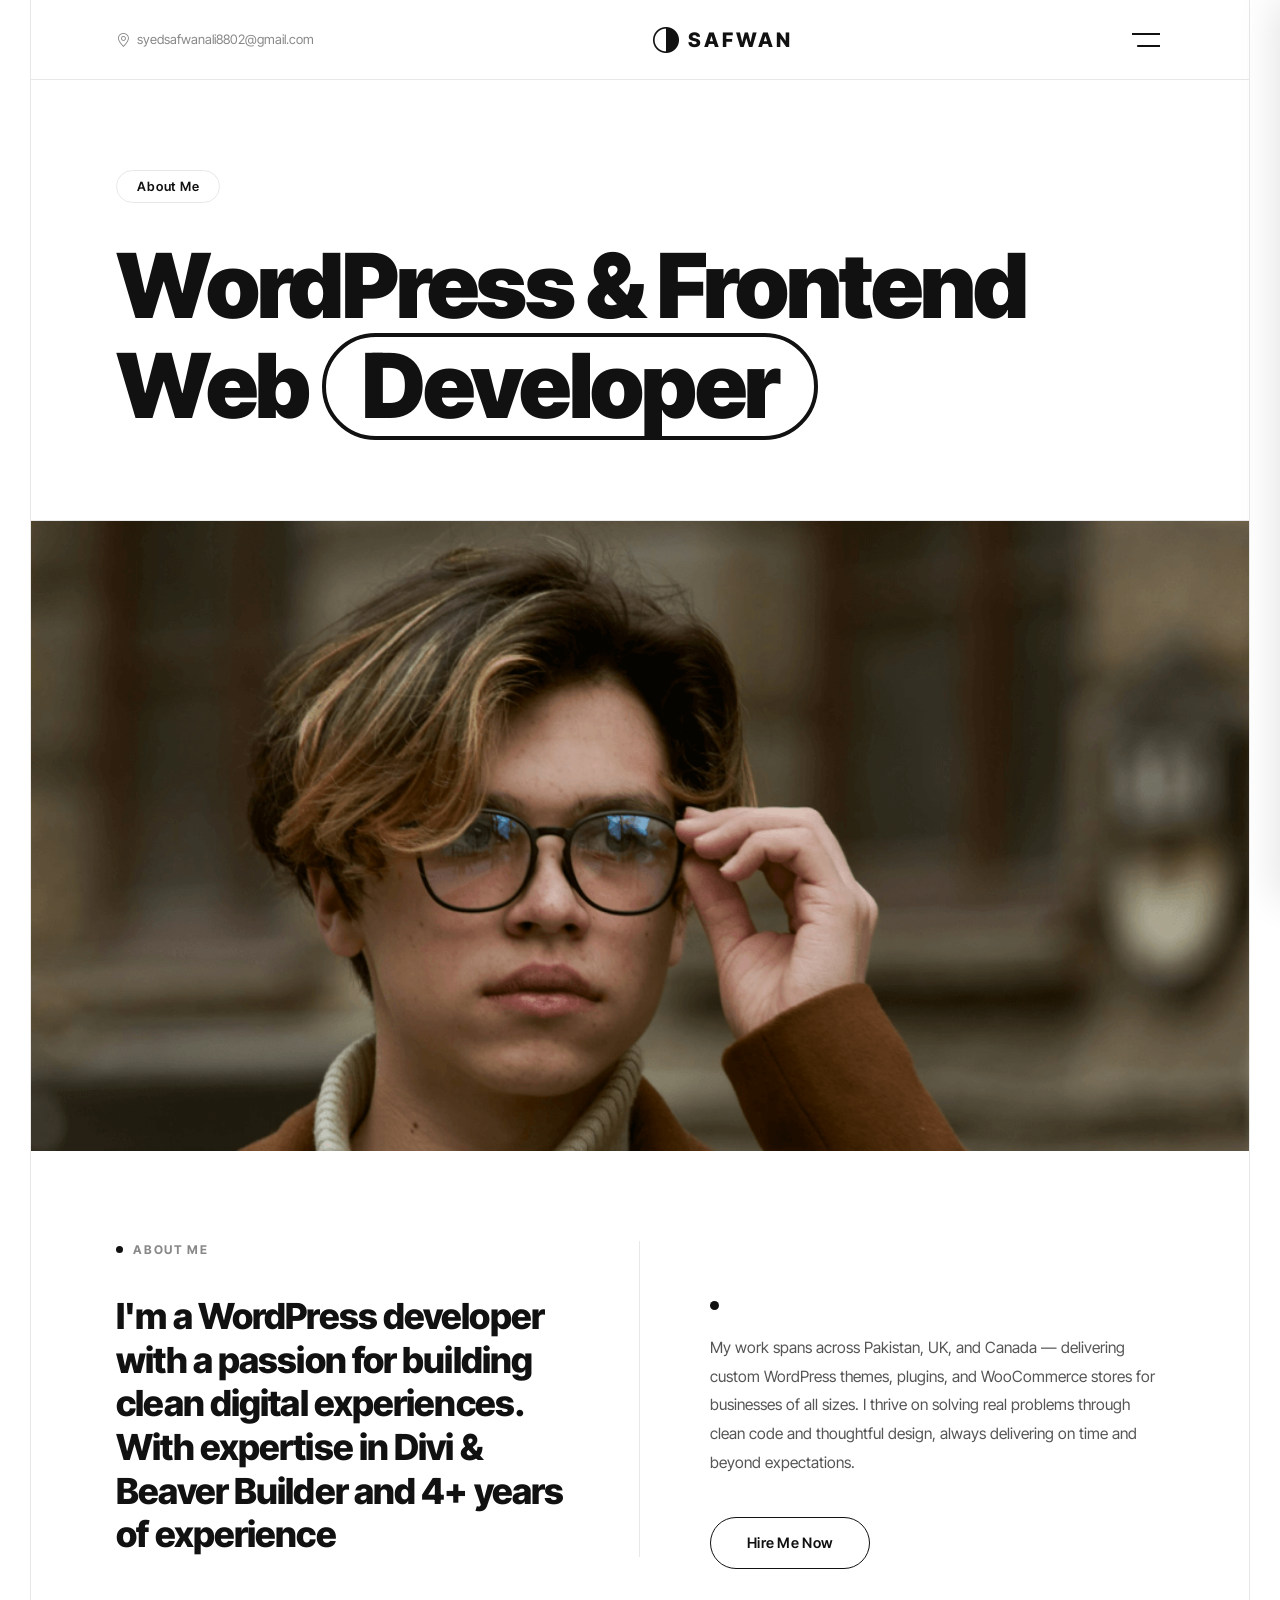
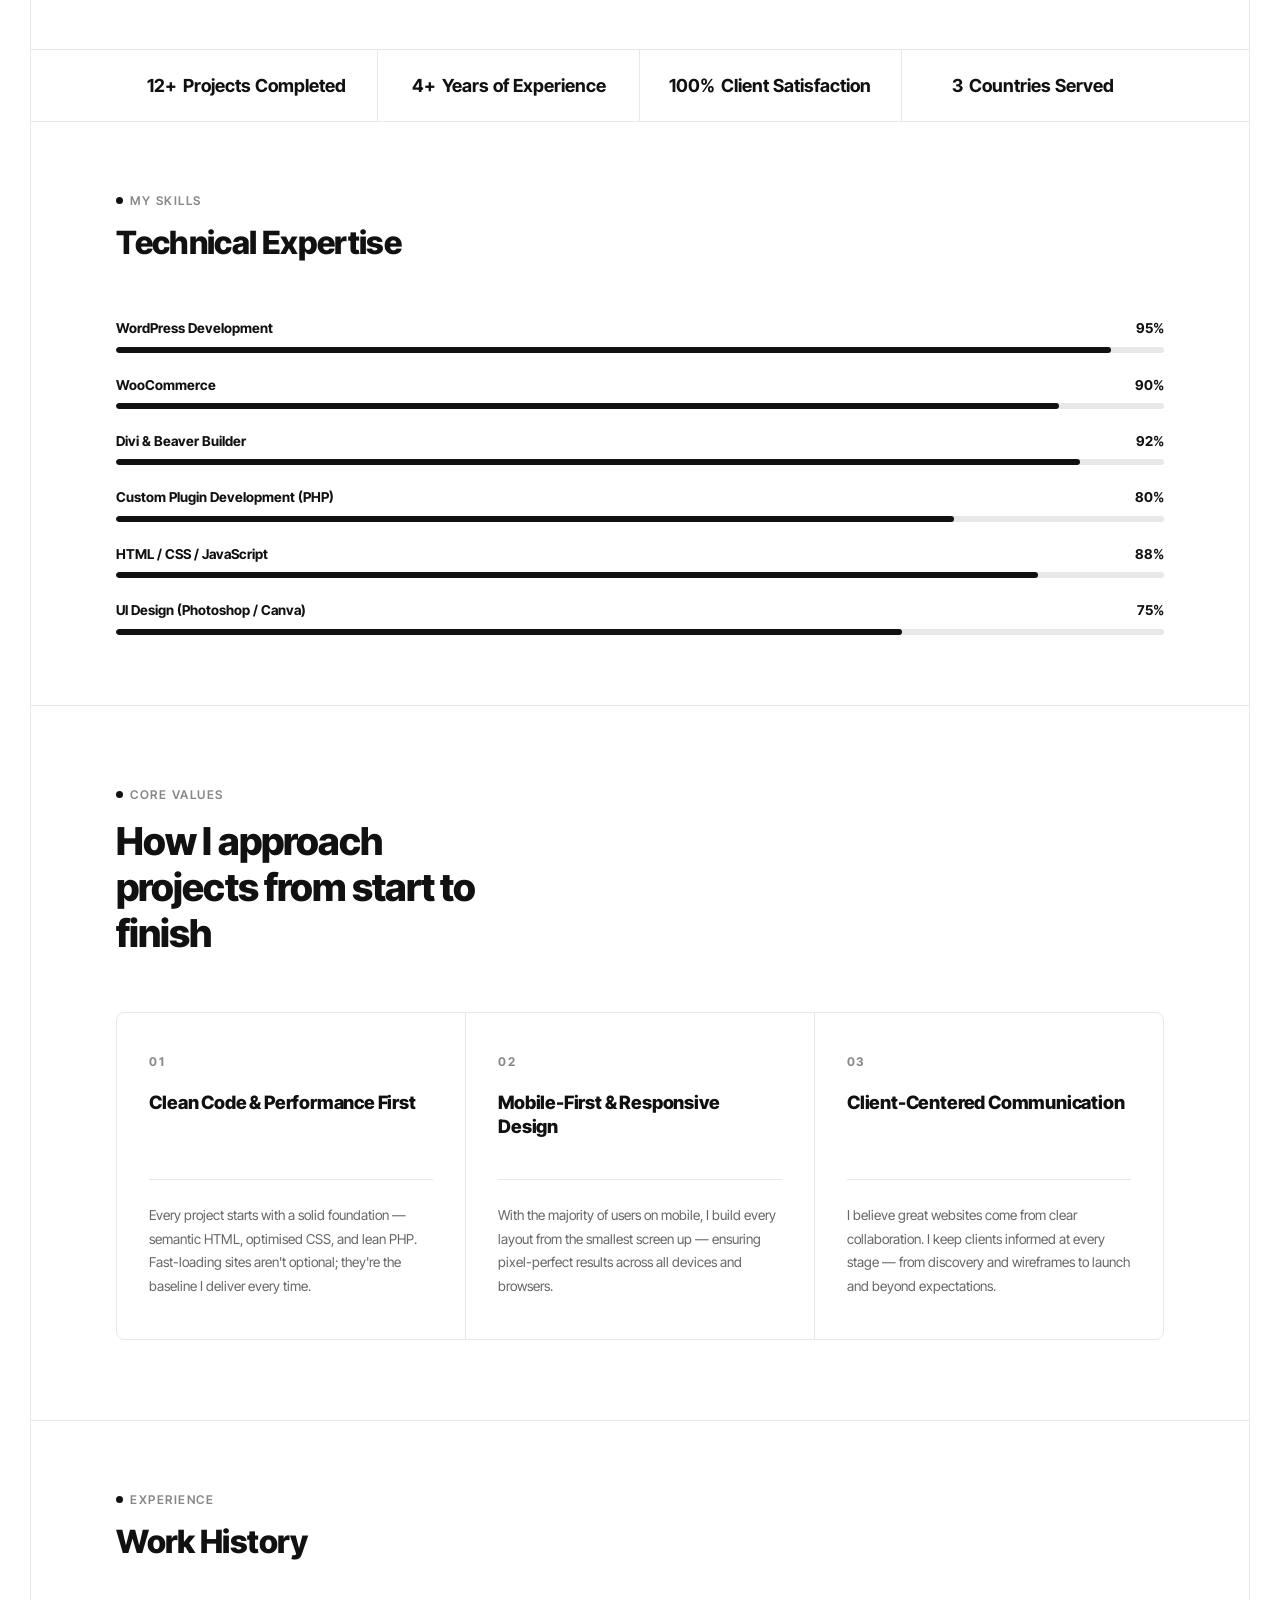
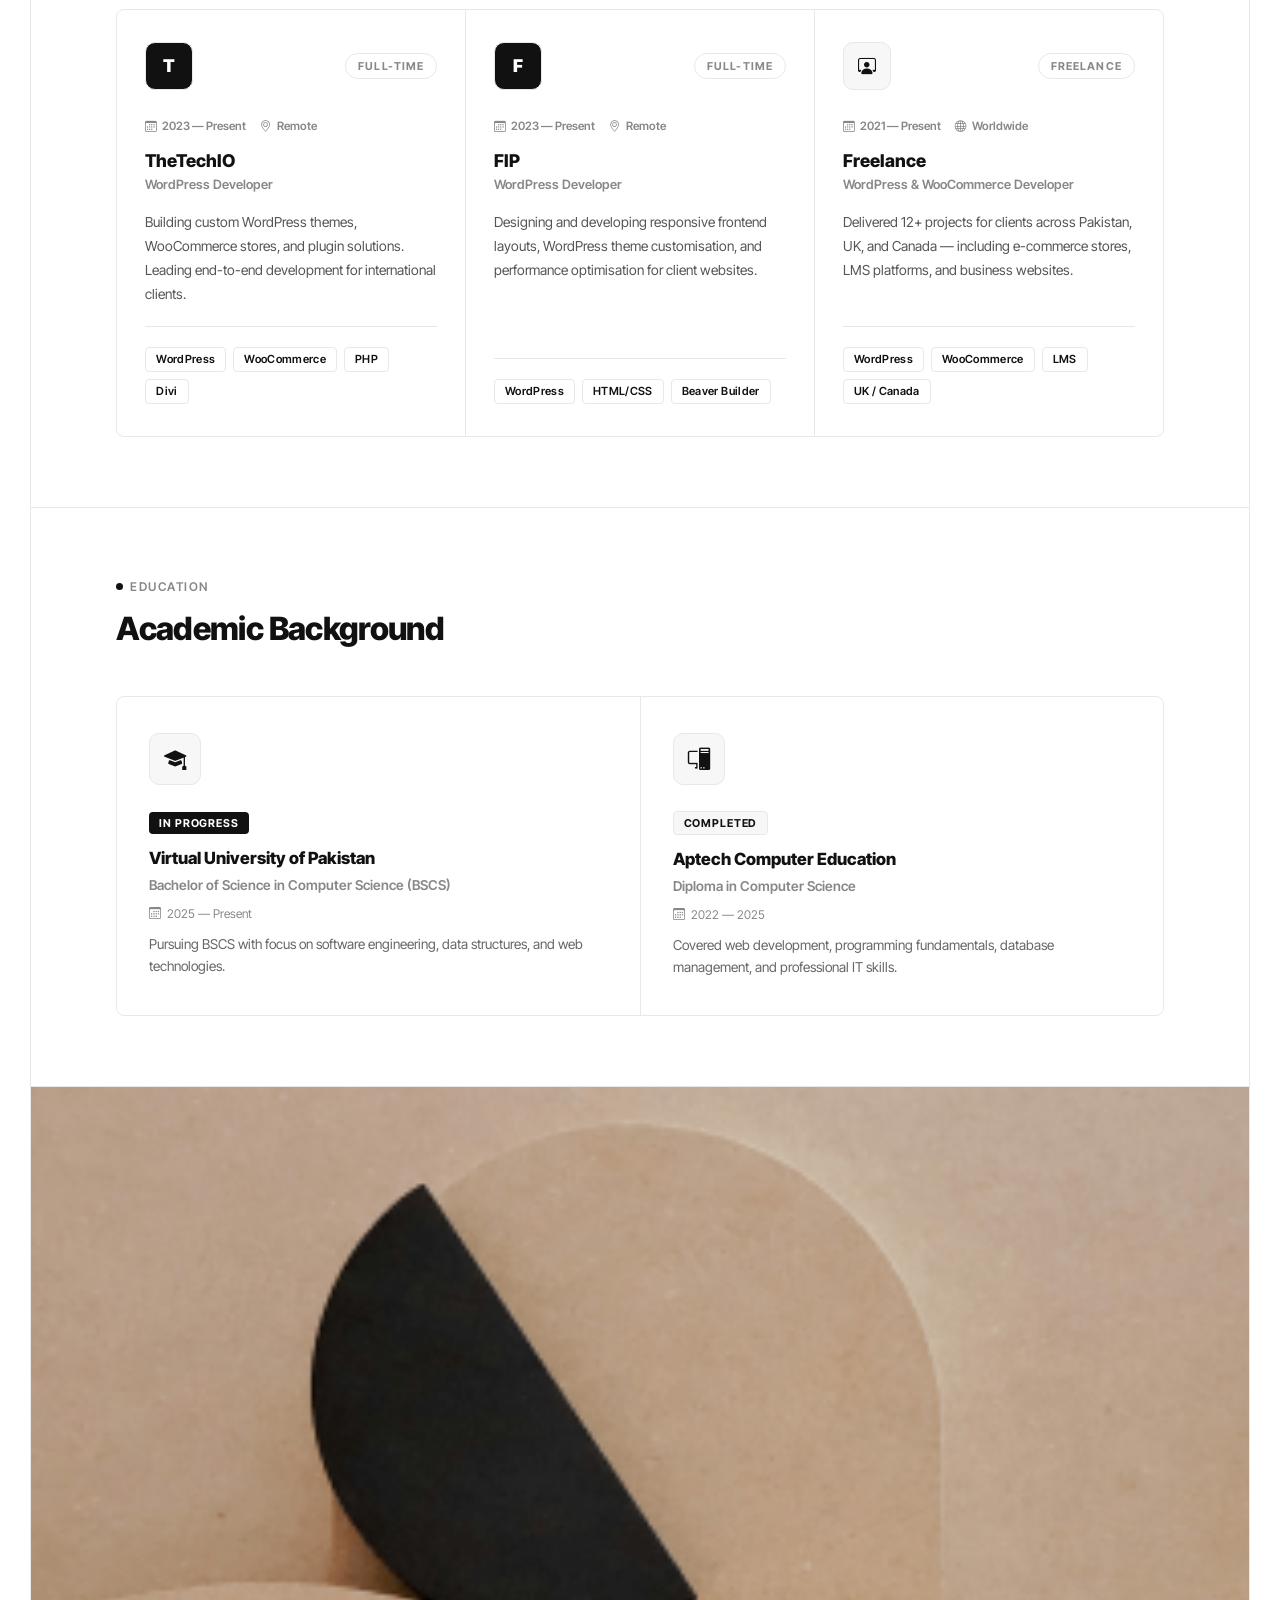
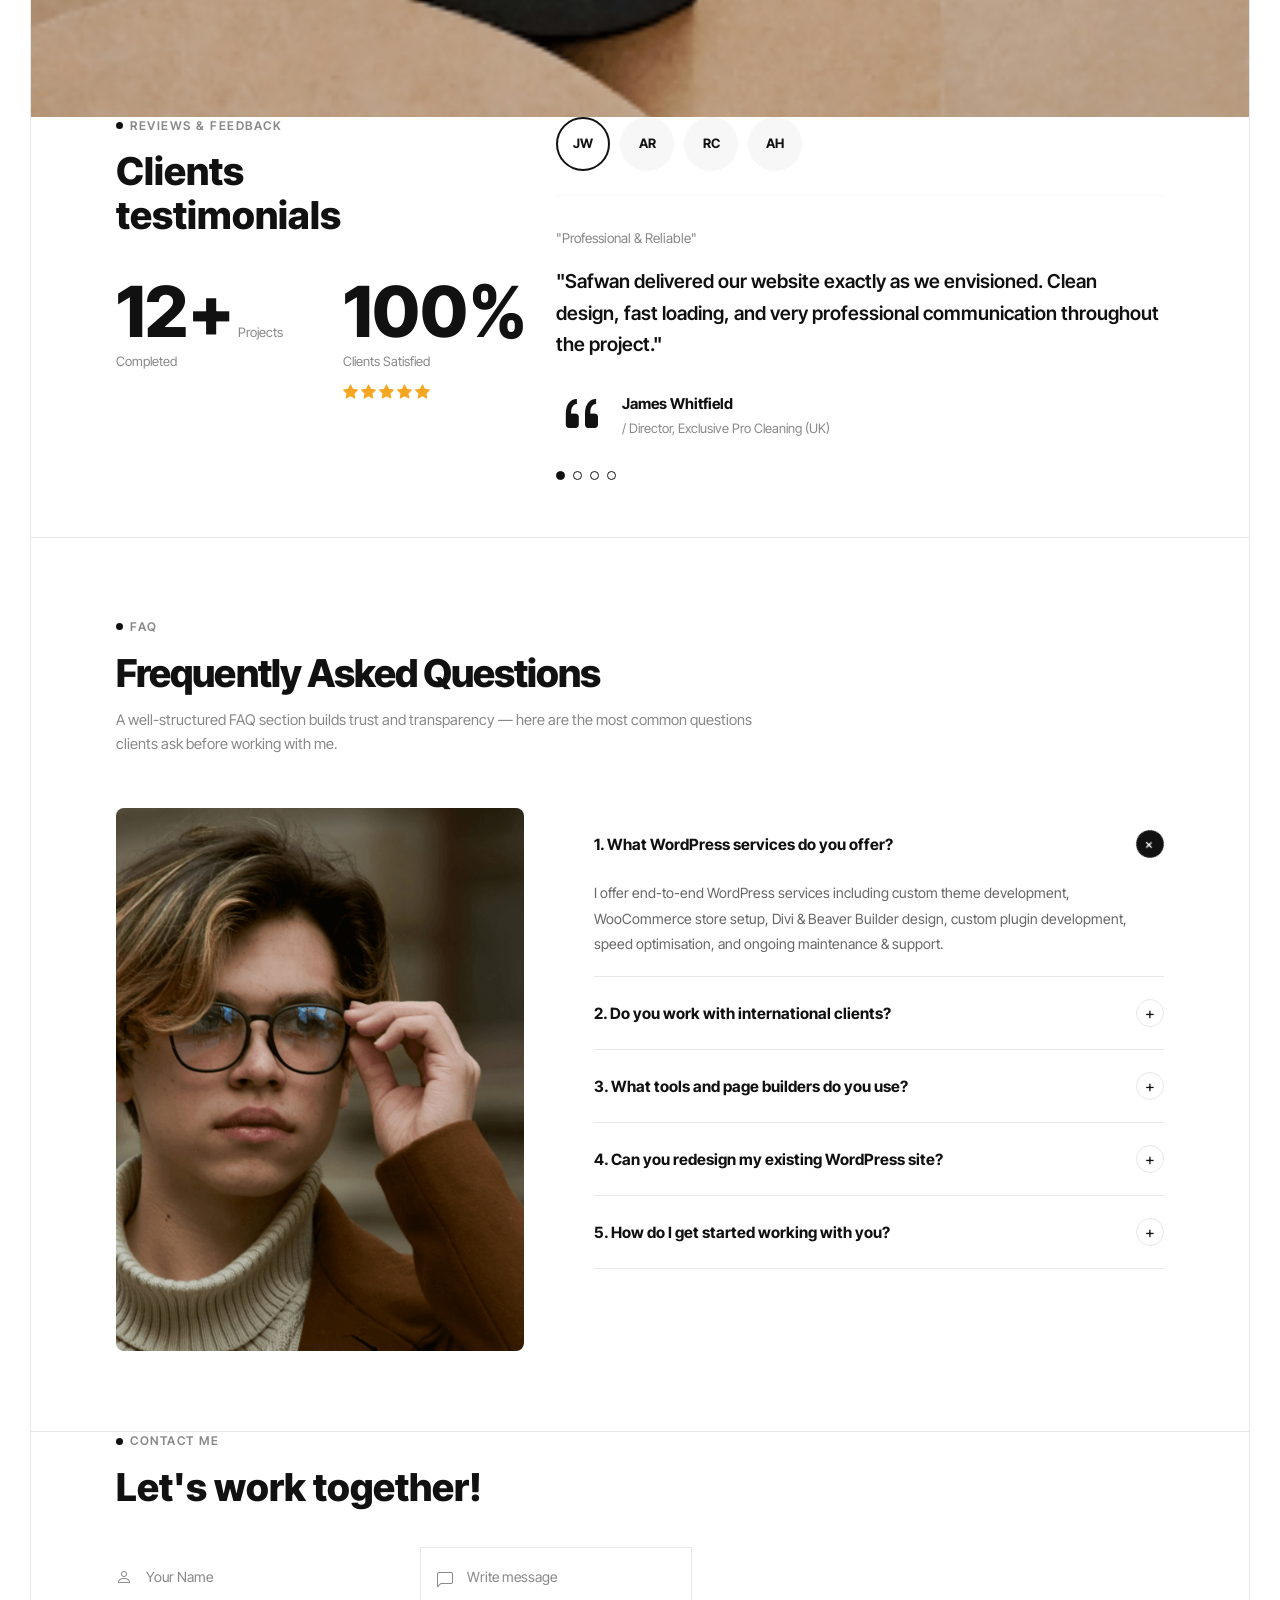
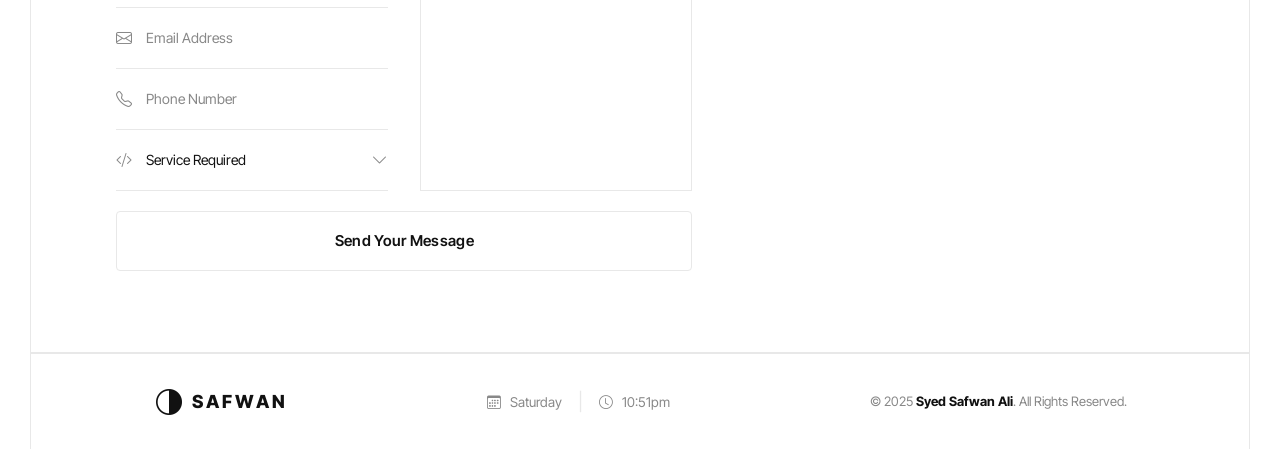
==== commit 2f89a4f3: "Add work page, update hero style, link nav Work item - New work.html: minimal page-hero + full proje" ====
--- a/about.html
+++ b/about.html
@@ -75,7 +75,7 @@
         <span class="nav-plus">+</span>
       </div>
       <div class="nav-item">
-        <span class="nav-label"><i class="bi bi-briefcase"></i> Work</span>
+        <a href="work.html" class="nav-label"><i class="bi bi-briefcase"></i> Work</a>
         <span class="nav-plus">+</span>
       </div>
       <div class="nav-item">
@@ -126,24 +126,14 @@
        HERO  —  About Me
   ══════════════════════════════════════ -->
   <section class="sec-wrap">
-    <div class="sec-inner about-hero">
-
-      <p class="about-hero-eyebrow">
-        <span class="dot"></span> About Me
-      </p>
-
-      <h1 class="about-hero-headline">
-        <div>WORDPRESS &amp; FRONTEND</div>
-        <div class="line2">
-          WEB <span class="boxed">DEVELOPER</span>
-        </div>
+    <div class="sec-inner page-hero">
+
+      <span class="page-hero-badge">About Me</span>
+
+      <h1 class="page-hero-title">
+        WordPress &amp; Frontend<br>
+        Web <span class="page-hero-boxed">Developer</span>
       </h1>
-
-      <p class="about-hero-desc">
-        I'm a WordPress developer with a passion for crafting fast, modern, and functional websites.
-        With a strong foundation in custom plugin development and <strong>4+ years of experience</strong>,
-        I turn ideas into seamless digital experiences.
-      </p>
 
     </div>
   </section>
--- a/css/style.css
+++ b/css/style.css
@@ -2145,6 +2145,50 @@
   .footer-inner          { padding: 16px 14px; gap: 8px; }
   .footer-logo           { font-size: 13px; }
   .footer-copy           { font-size: 11px; }
+}
+
+
+/* ============================================================
+   PAGE HERO  —  shared by About, Work, etc.
+============================================================ */
+
+.page-hero {
+  padding: 90px 0 80px;
+}
+
+.page-hero-badge {
+  display: inline-block;
+  border: 1.5px solid var(--border);
+  border-radius: 50px;
+  padding: 6px 20px;
+  font-size: 0.8rem;
+  font-weight: 600;
+  letter-spacing: 0.06em;
+  color: var(--black);
+  margin-bottom: 36px;
+}
+
+.page-hero-title {
+  font-size: clamp(2.8rem, 7vw, 6.5rem);
+  font-weight: 900;
+  line-height: 1.05;
+  letter-spacing: -0.03em;
+  color: var(--black);
+  margin: 0;
+}
+
+.page-hero-boxed {
+  display: inline-block;
+  border: 4px solid var(--black);
+  border-radius: 80px;
+  padding: 0 36px;
+  line-height: 1.1;
+}
+
+@media (max-width: 768px) {
+  .page-hero          { padding: 60px 0 50px; }
+  .page-hero-title    { font-size: clamp(2.2rem, 10vw, 4rem); }
+  .page-hero-boxed    { padding: 0 20px; }
 }
 
 
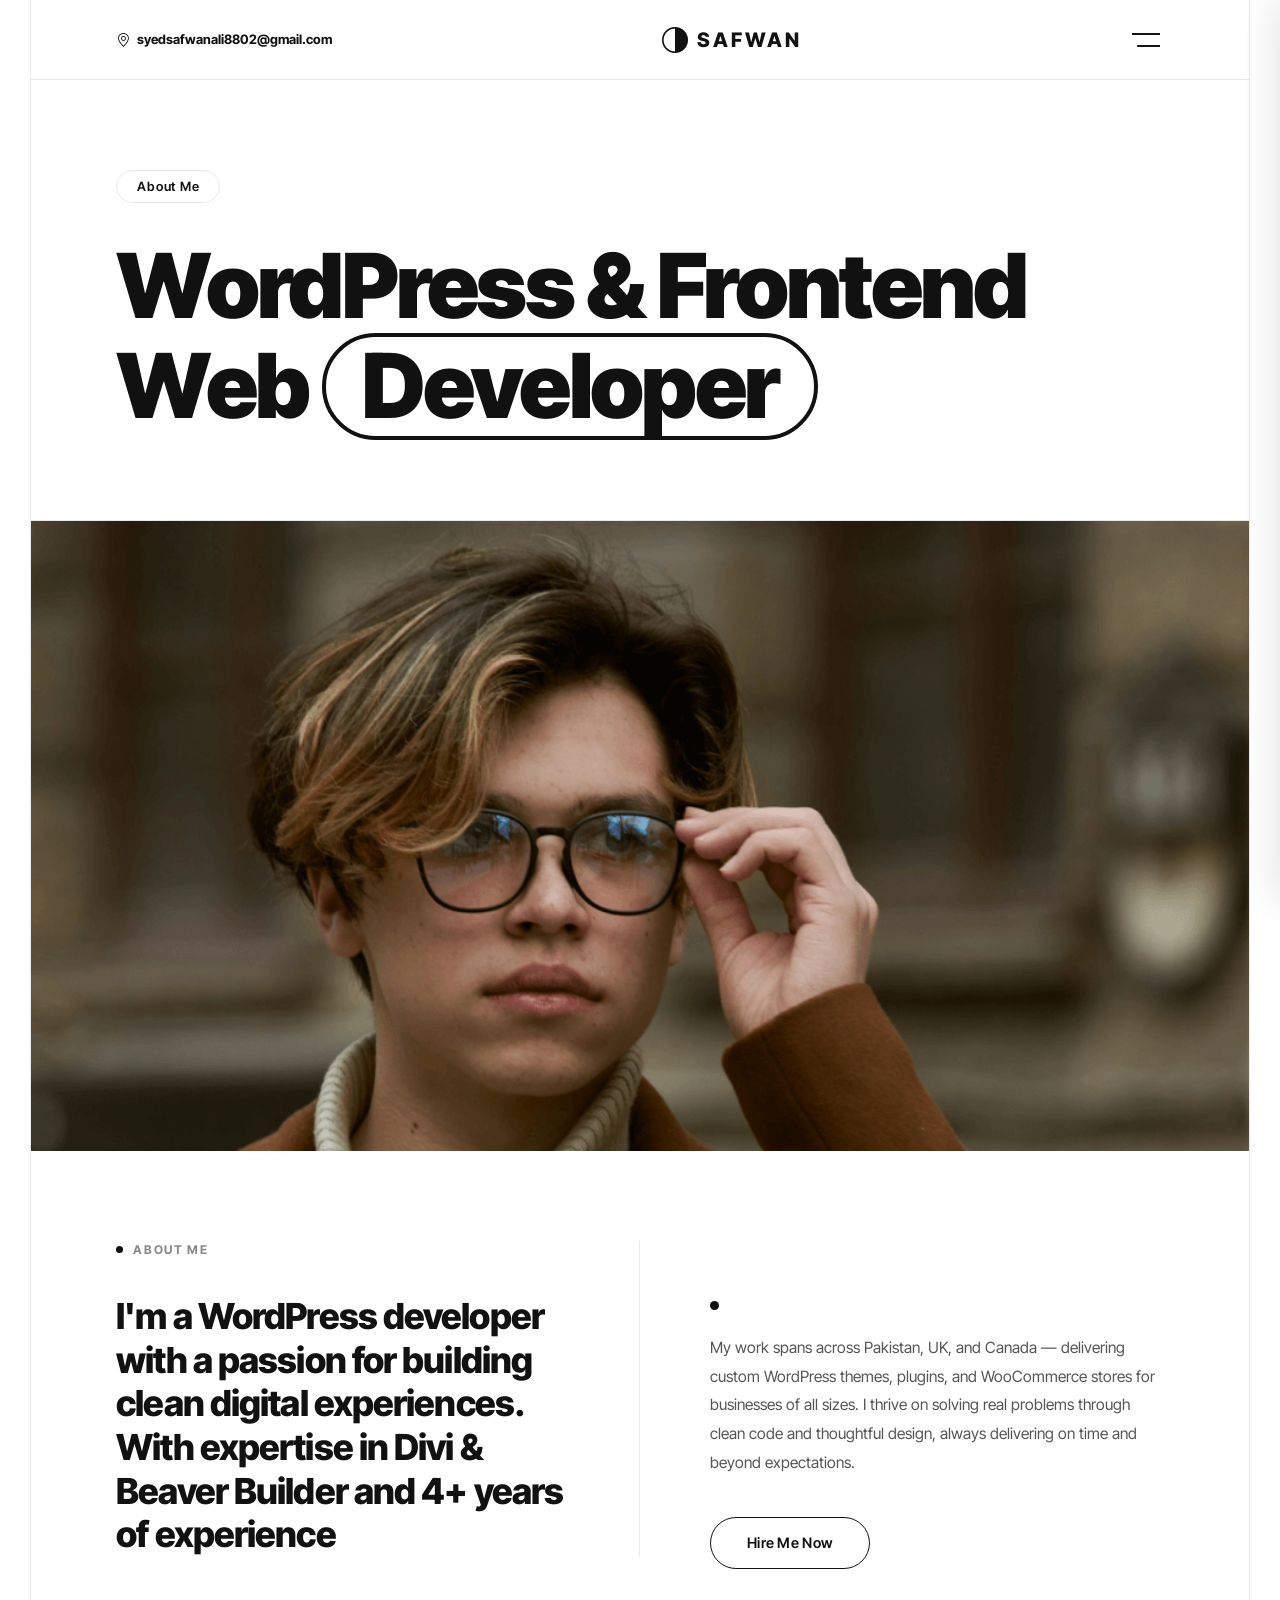
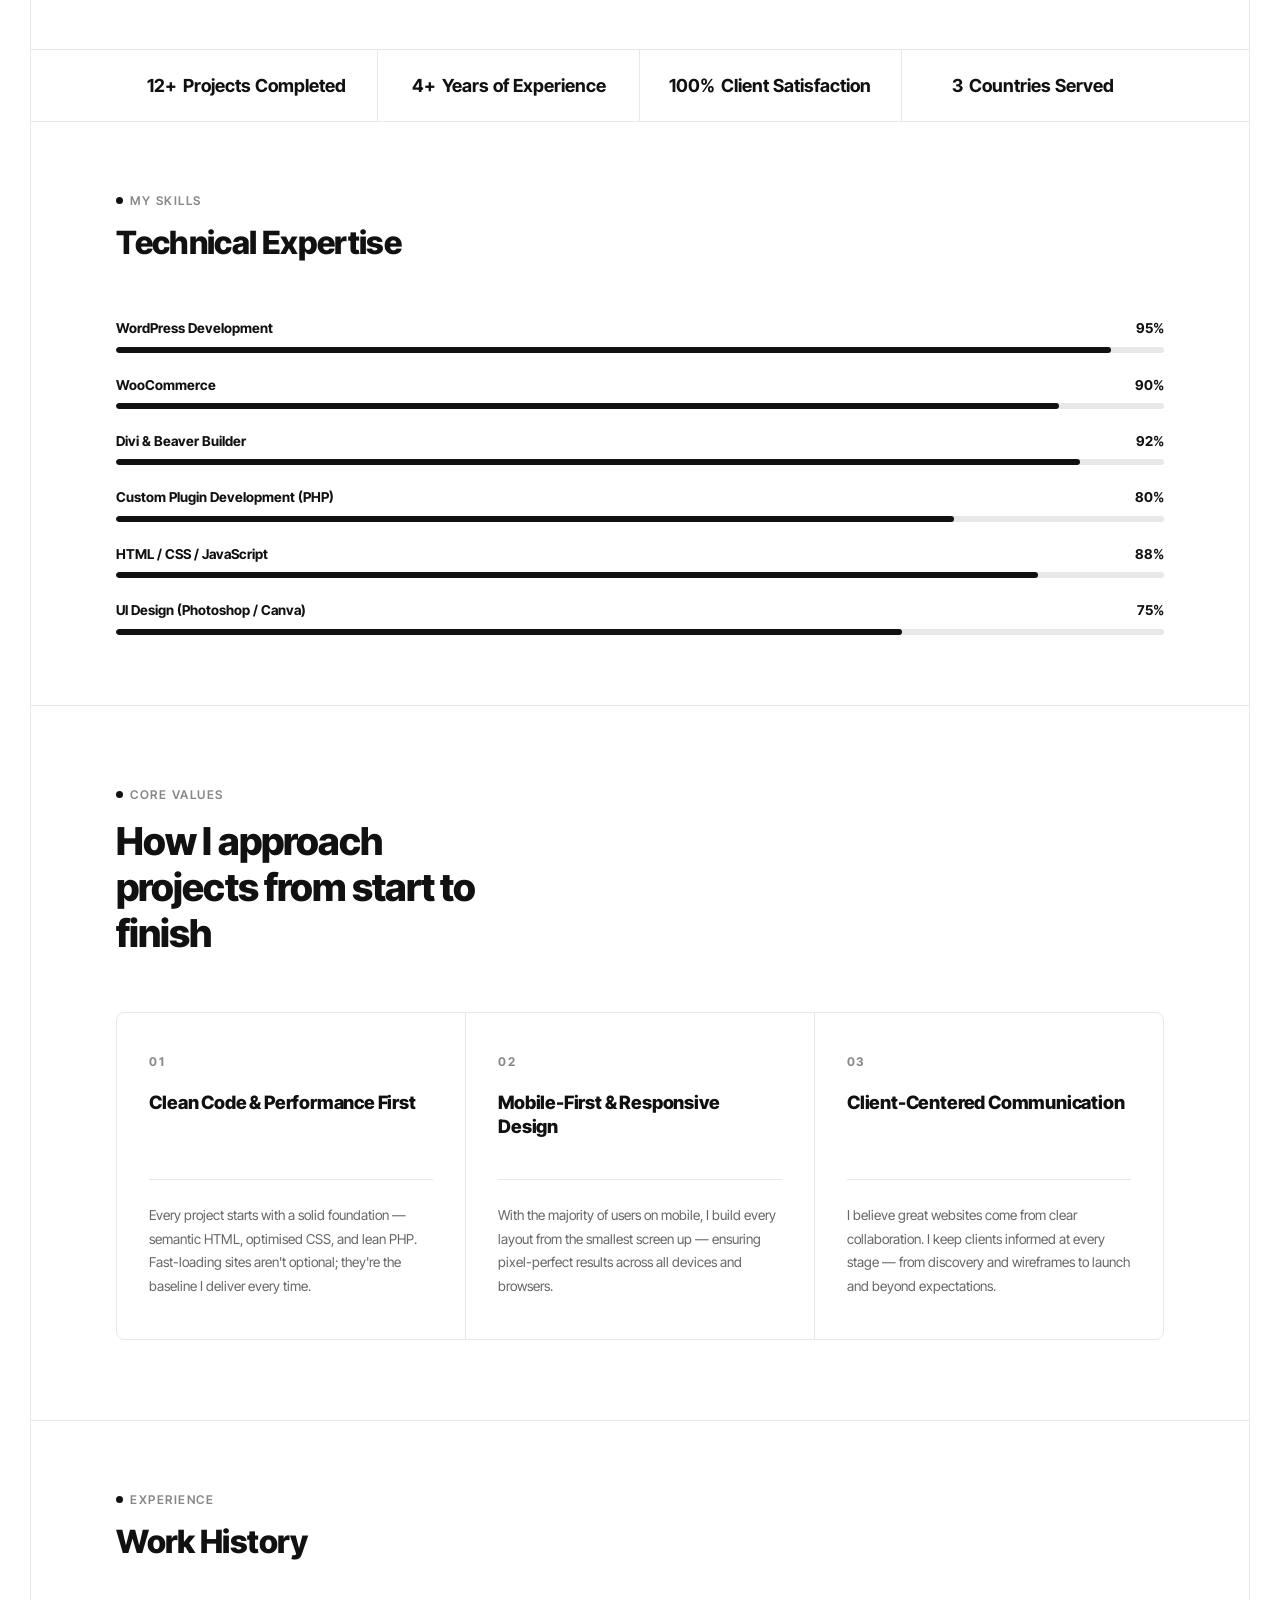
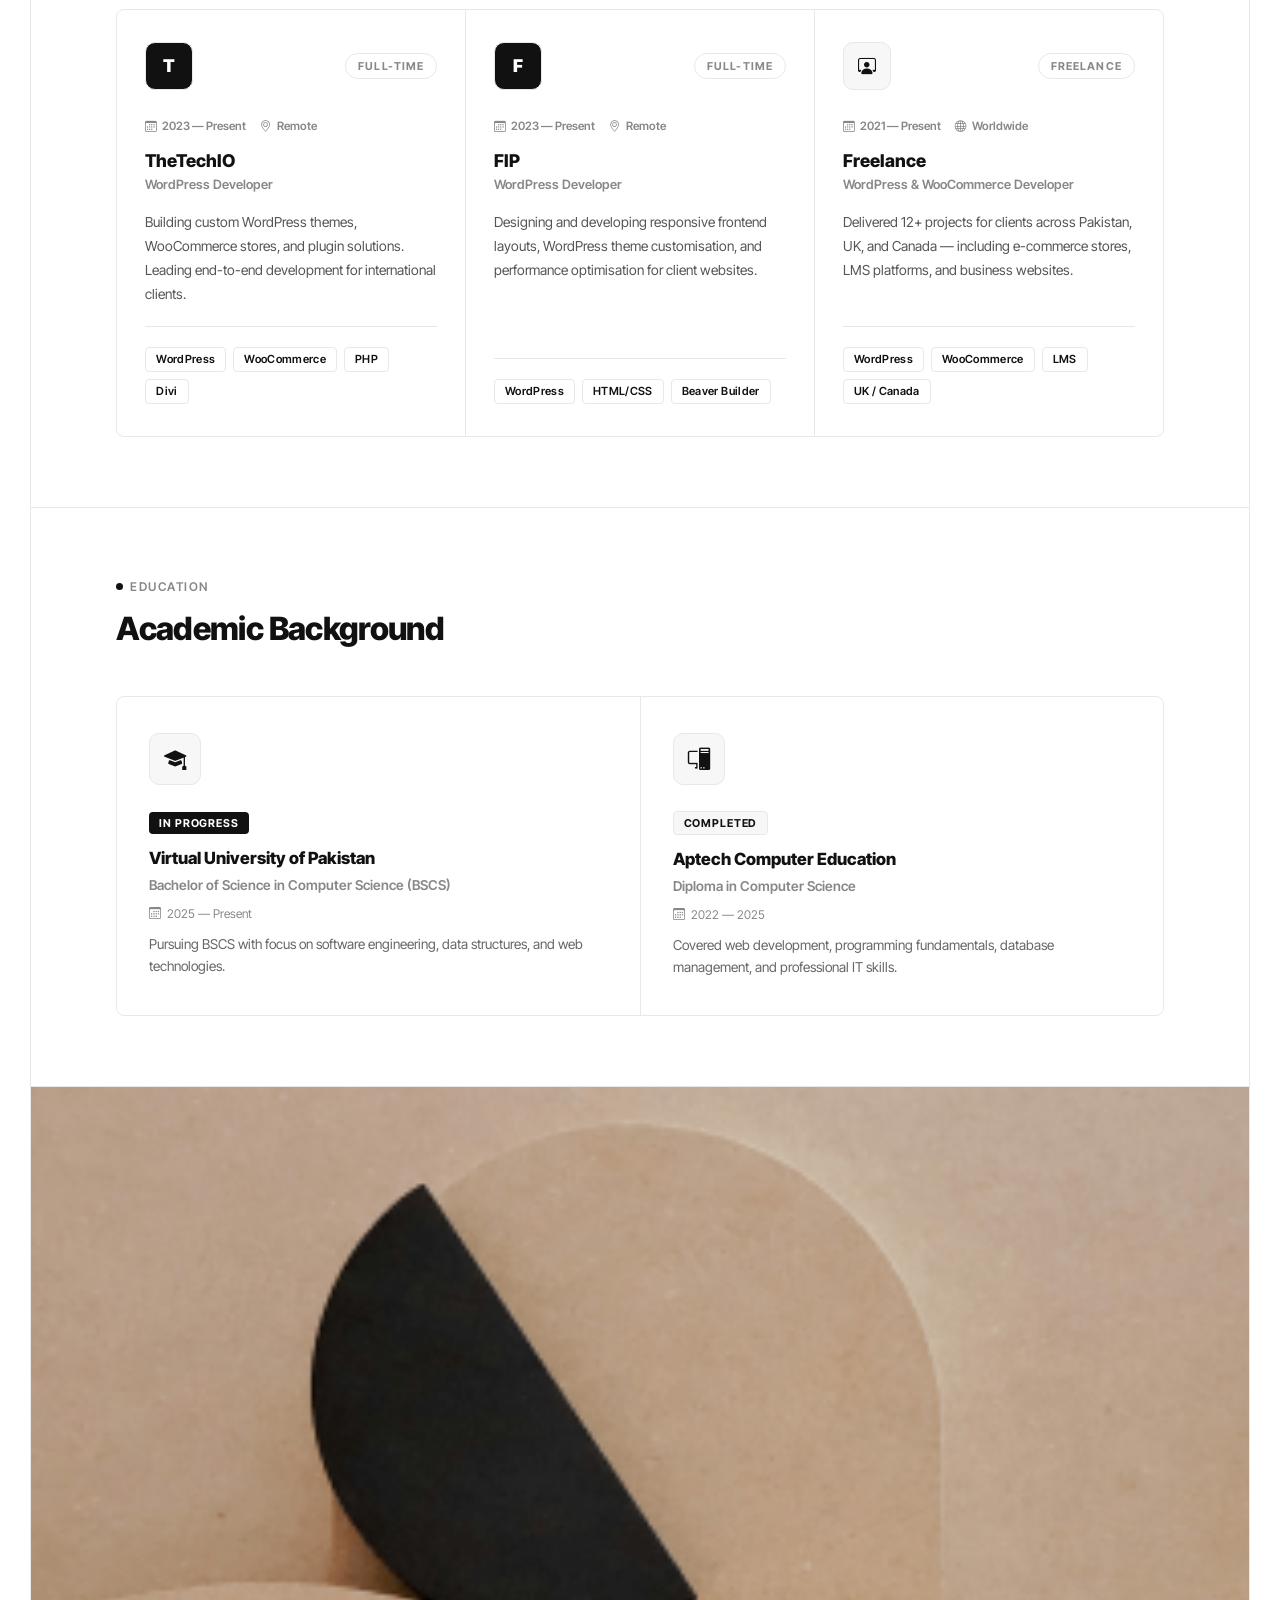
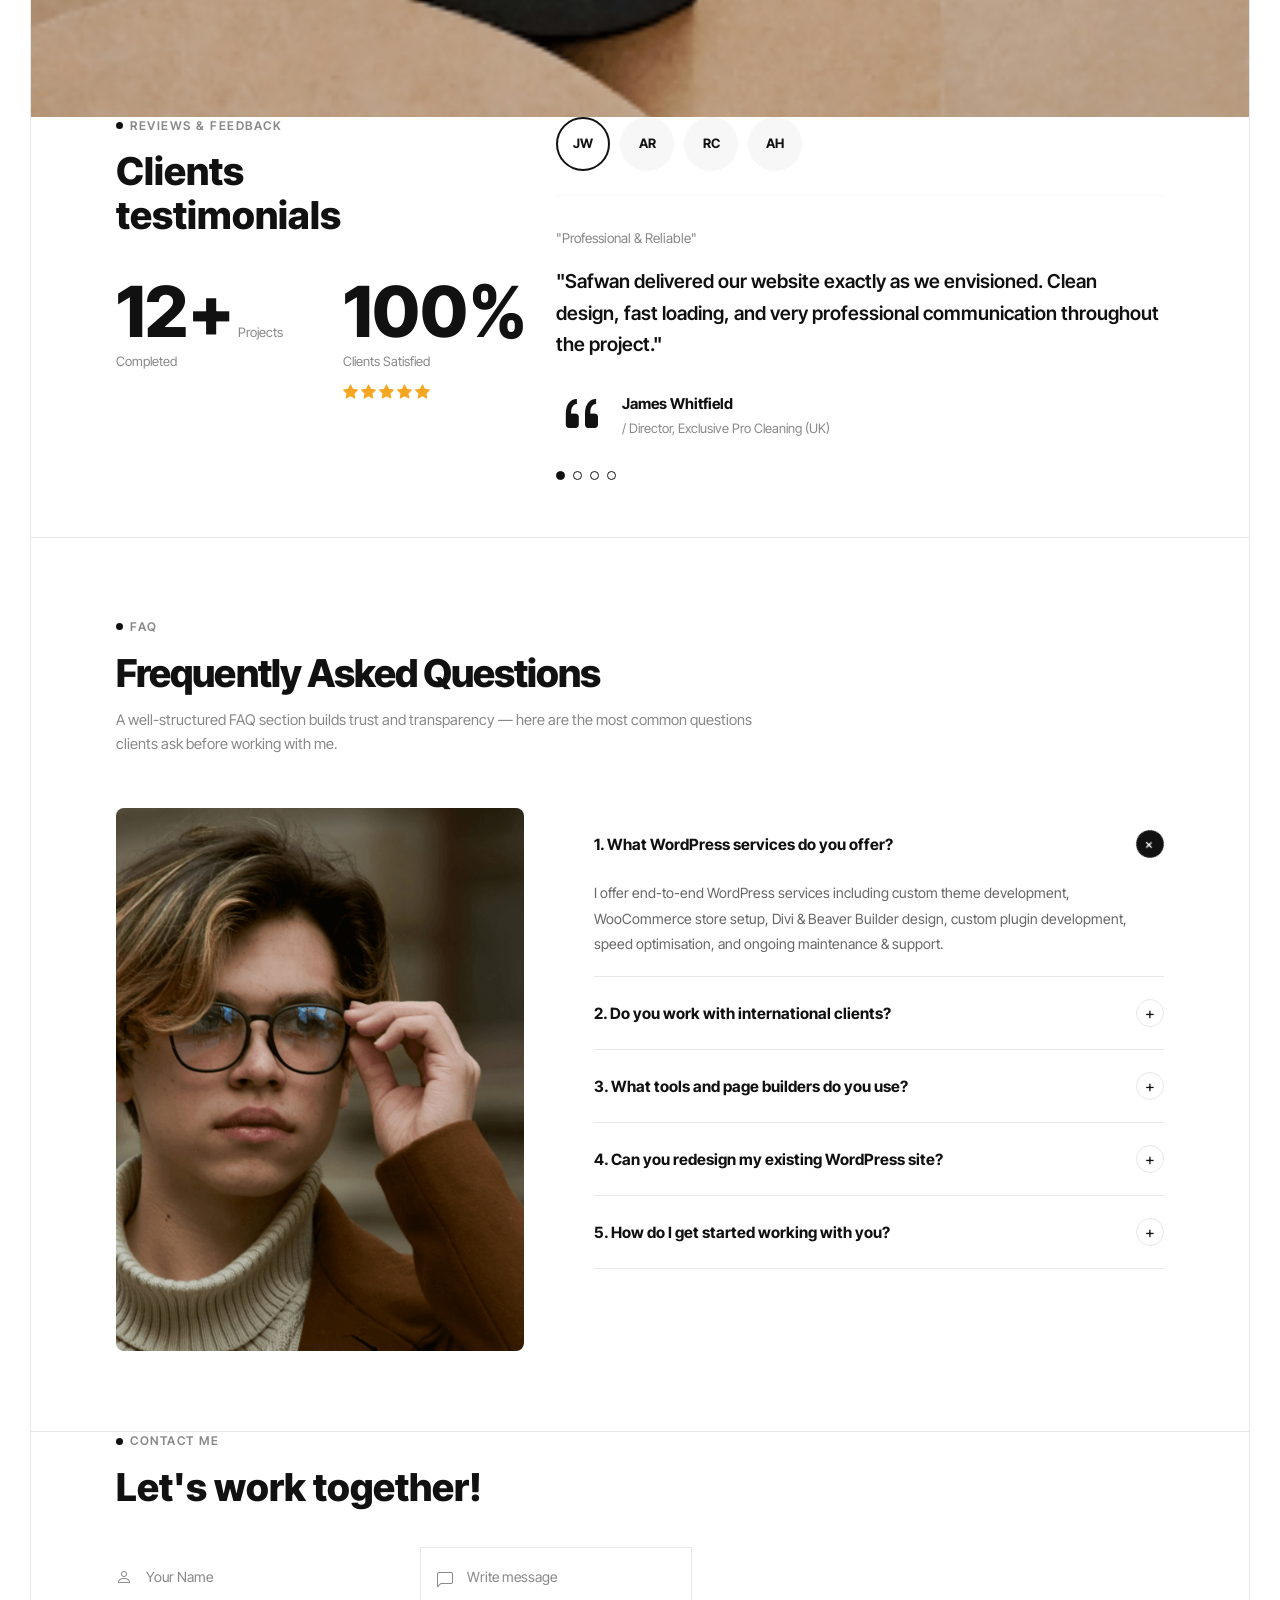
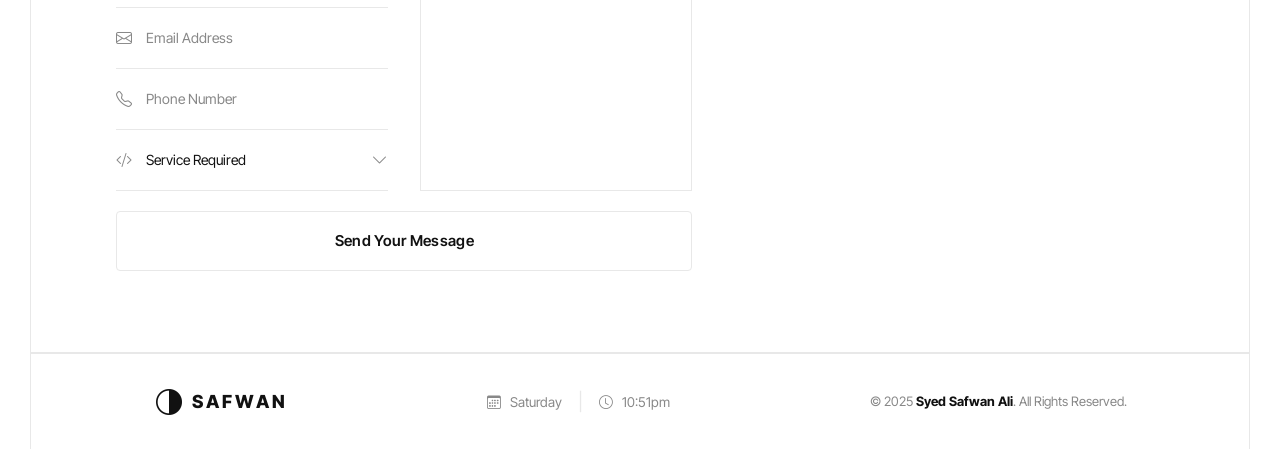
==== commit 897c5972: "Add Services, Contact, Blogs pages; fix all nav links - New pages: services.html, service-detail.htm" ====
--- a/about.html
+++ b/about.html
@@ -79,15 +79,15 @@
         <span class="nav-plus">+</span>
       </div>
       <div class="nav-item">
-        <span class="nav-label"><i class="bi bi-stars"></i> Services</span>
+        <a href="services.html" class="nav-label"><i class="bi bi-stars"></i> Services</a>
         <span class="nav-plus">+</span>
       </div>
       <div class="nav-item">
-        <span class="nav-label"><i class="bi bi-grid"></i> Pages</span>
+        <a href="blogs.html" class="nav-label"><i class="bi bi-pencil-square"></i> Blogs</a>
         <span class="nav-plus">+</span>
       </div>
       <div class="nav-item">
-        <span class="nav-label"><i class="bi bi-envelope"></i> Contact</span>
+        <a href="contact.html" class="nav-label"><i class="bi bi-envelope"></i> Contact</a>
       </div>
     </nav>
 
--- a/css/style.css
+++ b/css/style.css
@@ -71,7 +71,8 @@
   align-items: center;
   gap: 7px;
   font-size: 13px;
-  color: var(--text-muted);
+  font-weight: 700;
+  color: var(--black);
   transition: color 0.2s;
 }
 .header-email i { font-size: 14px; }
@@ -954,11 +955,42 @@
   grid-template-columns: 28% 1fr 12%;
   align-items: center;
   border-bottom: 1px solid var(--border);
-  cursor: pointer;
+  cursor: none;
   overflow: hidden;
   transition: background 0.2s;
 }
-.work-item:hover { background: var(--gray-light); }
+.work-item:hover { background: var(--white); }
+
+/* ── Custom cursor for work items ── */
+.work-cursor {
+  position: fixed;
+  top: 0;
+  left: 0;
+  width: 90px;
+  height: 90px;
+  background: var(--purple);
+  border-radius: 50%;
+  display: flex;
+  align-items: center;
+  justify-content: center;
+  pointer-events: none;
+  opacity: 0;
+  transform: translate(-50%, -50%) scale(0.5);
+  transition: opacity 0.2s ease, transform 0.2s ease;
+  z-index: 9999;
+  font-family: 'Inter Tight', sans-serif;
+  font-size: 0.72rem;
+  font-weight: 700;
+  letter-spacing: 0.06em;
+  color: #fff;
+  text-transform: uppercase;
+  white-space: nowrap;
+}
+
+.work-cursor.visible {
+  opacity: 1;
+  transform: translate(-50%, -50%) scale(1);
+}
 
 /* Left: tag + title */
 .work-left {
@@ -2871,4 +2903,1973 @@
   .about-info-cell:nth-child(even)        { border-right: none; }
   .about-info-cell:nth-last-child(-n+2)   { border-bottom: 1px solid var(--border); }
   .about-info-cell:last-child             { border-bottom: none; }
-}
+
+  /* Global mobile side padding for all sec-inner sections */
+  .sec-inner,
+  .header-inner { padding-left: 14px; padding-right: 14px; }
+}
+
+
+/* ============================================================
+   PROJECT DETAIL PAGE
+============================================================ */
+
+/* ── Hero ── */
+.pd-hero { padding: 60px 0 50px; }
+
+.pd-hero-top {
+  display: flex;
+  align-items: center;
+  gap: 12px;
+  flex-wrap: wrap;
+  margin-bottom: 24px;
+}
+
+/* neutralise the standalone page-hero-badge margin when used inside pd-hero-top */
+.pd-hero-top .page-hero-badge { margin-bottom: 0; }
+
+.pd-back {
+  display: inline-flex;
+  align-items: center;
+  gap: 8px;
+  font-size: 0.8rem;
+  font-weight: 600;
+  color: var(--text-muted);
+  text-decoration: none;
+  letter-spacing: 0.04em;
+  transition: color var(--transition);
+}
+.pd-back:hover { color: var(--black); }
+
+.pd-title {
+  font-size: clamp(2rem, 5vw, 5rem);
+  font-weight: 900;
+  letter-spacing: -0.03em;
+  line-height: 1;
+  margin: 0 0 24px;
+  color: var(--black);
+}
+
+.pd-hero-meta {
+  display: flex;
+  align-items: center;
+  gap: 12px;
+  font-size: 0.88rem;
+  color: var(--text-muted);
+  font-weight: 500;
+}
+
+.pd-sep { color: var(--border); }
+
+/* ── Info strip ── */
+.pd-info-strip {
+  display: grid;
+  grid-template-columns: repeat(6, 1fr);
+  gap: 0;
+  border: 1px solid var(--border);
+  border-radius: 6px;
+  overflow: hidden;
+  padding: 0;
+  margin: 48px 0;
+}
+
+.pd-info-cell {
+  padding: 24px 22px;
+  border-right: 1px solid var(--border);
+  display: flex;
+  flex-direction: column;
+  gap: 6px;
+}
+
+.pd-info-cell:last-child { border-right: none; }
+
+.pd-info-label {
+  font-size: 0.68rem;
+  font-weight: 700;
+  letter-spacing: 0.12em;
+  text-transform: uppercase;
+  color: var(--text-muted);
+}
+
+.pd-info-val {
+  font-size: 0.88rem;
+  font-weight: 700;
+  color: var(--black);
+}
+
+.pd-info-link {
+  font-size: 0.88rem;
+  font-weight: 700;
+  color: var(--black);
+  text-decoration: none;
+  display: inline-flex;
+  align-items: center;
+  gap: 6px;
+  transition: color var(--transition);
+}
+.pd-info-link:hover { color: var(--purple); }
+
+/* ── Overview ── */
+.pd-overview {
+  display: grid;
+  grid-template-columns: 1fr 1.6fr;
+  gap: 64px;
+  padding: 60px 0;
+  align-items: start;
+  border-top: 1px solid var(--border);
+}
+
+.pd-overview-heading {
+  font-size: clamp(2rem, 3.5vw, 3rem);
+  font-weight: 900;
+  letter-spacing: -0.03em;
+  line-height: 1.1;
+  margin: 16px 0 0;
+}
+
+.pd-overview-text {
+  font-size: 1rem;
+  line-height: 1.85;
+  color: #555;
+  margin: 0 0 32px;
+}
+
+.pd-services-list {
+  display: flex;
+  flex-wrap: wrap;
+  gap: 8px;
+  margin-bottom: 36px;
+}
+
+.pd-service-tag {
+  border: 1px solid var(--border);
+  border-radius: 4px;
+  padding: 5px 14px;
+  font-size: 0.75rem;
+  font-weight: 600;
+  color: var(--black);
+  letter-spacing: 0.03em;
+}
+
+.pd-live-btn {
+  display: inline-flex;
+  align-items: center;
+  gap: 8px;
+  background: var(--black);
+  color: var(--white);
+  border-radius: 50px;
+  padding: 14px 32px;
+  font-size: 0.88rem;
+  font-weight: 700;
+  letter-spacing: 0.04em;
+  text-decoration: none;
+  transition: background var(--transition);
+}
+.pd-live-btn:hover { background: var(--purple); color: var(--white); }
+
+/* ── Deliverables ── */
+.pd-built-section { padding: 70px 0; border-top: 1px solid var(--border); }
+
+.pd-built-header { margin-bottom: 48px; }
+
+.pd-built-heading {
+  font-size: clamp(2rem, 3vw, 2.8rem);
+  font-weight: 900;
+  letter-spacing: -0.03em;
+  line-height: 1.1;
+  margin: 12px 0 0;
+}
+
+.pd-built-cards {
+  display: grid;
+  grid-template-columns: repeat(3, 1fr);
+  gap: 1px;
+  background: var(--border);
+  border: 1px solid var(--border);
+  border-radius: 8px;
+  overflow: hidden;
+}
+
+.pd-built-card {
+  background: var(--white);
+  padding: 40px 32px;
+  display: flex;
+  flex-direction: column;
+  gap: 0;
+  transition: background var(--transition);
+}
+.pd-built-card:hover { background: var(--gray-light); }
+
+.pd-built-icon {
+  width: 48px;
+  height: 48px;
+  border: 1px solid var(--border);
+  border-radius: 10px;
+  display: flex;
+  align-items: center;
+  justify-content: center;
+  font-size: 1.2rem;
+  margin-bottom: 28px;
+  color: var(--black);
+}
+
+.pd-built-title {
+  font-size: 1.1rem;
+  font-weight: 800;
+  letter-spacing: -0.01em;
+  margin: 0 0 16px;
+}
+
+.pd-built-desc {
+  font-size: 0.88rem;
+  line-height: 1.75;
+  color: #666;
+  margin: 0;
+}
+
+/* ── Gallery ── */
+.pd-gallery {
+  display: grid;
+  grid-template-columns: 1.4fr 1fr;
+  gap: 16px;
+  padding: 48px 0 80px;
+}
+
+.pd-gallery-img {
+  width: 100%;
+  border-radius: 8px;
+  object-fit: cover;
+  display: block;
+  height: 480px;
+}
+
+.pd-gallery-img--tall { height: 480px; object-position: center; }
+
+/* ── Next project ── */
+.pd-next {
+  padding: 80px 0;
+  border-top: 1px solid var(--border);
+}
+
+.pd-next-link {
+  display: flex;
+  align-items: center;
+  justify-content: space-between;
+  text-decoration: none;
+  gap: 20px;
+  margin-top: 16px;
+  transition: opacity var(--transition);
+}
+.pd-next-link:hover { opacity: 0.65; }
+
+.pd-next-title {
+  font-size: clamp(1.8rem, 4vw, 4rem);
+  font-weight: 900;
+  letter-spacing: -0.03em;
+  color: var(--black);
+  line-height: 1;
+}
+
+.pd-next-arrow {
+  width: 64px;
+  height: 64px;
+  border: 2px solid var(--black);
+  border-radius: 50%;
+  display: flex;
+  align-items: center;
+  justify-content: center;
+  font-size: 1.4rem;
+  color: var(--black);
+  flex-shrink: 0;
+}
+
+/* ── Responsive ── */
+@media (max-width: 900px) {
+  .pd-hero              { padding: 40px 0 36px; }
+  .pd-title             { font-size: clamp(1.6rem, 6vw, 3rem); margin-bottom: 16px; }
+  .pd-hero-meta         { font-size: 0.8rem; gap: 8px; }
+
+  .pd-info-strip        { grid-template-columns: repeat(3, 1fr); margin: 28px 0; }
+  .pd-info-cell         { padding: 16px 14px; border-bottom: 1px solid var(--border); }
+  .pd-info-cell:nth-child(3)          { border-right: none; }
+  .pd-info-cell:nth-last-child(-n+3)  { border-bottom: none; }
+
+  .pd-overview          { grid-template-columns: 1fr; gap: 28px; padding: 40px 0; }
+  .pd-overview-heading  { font-size: clamp(1.6rem, 5vw, 2.2rem); }
+  .pd-overview-text     { font-size: 0.92rem; }
+
+  .pd-built-section     { padding: 40px 0; }
+  .pd-built-heading     { font-size: clamp(1.6rem, 5vw, 2rem); }
+  .pd-built-cards       { grid-template-columns: 1fr; }
+  .pd-built-card        { padding: 28px 20px; }
+
+  .pd-gallery           { grid-template-columns: 1fr; gap: 10px; padding: 28px 0 40px; }
+  .pd-gallery-img       { height: 220px; }
+
+  .pd-next              { padding: 40px 0; }
+  .pd-next-title        { font-size: clamp(1.3rem, 6vw, 2rem); }
+  .pd-next-arrow        { width: 48px; height: 48px; font-size: 1.1rem; }
+}
+
+@media (max-width: 600px) {
+  .pd-hero              { padding: 28px 14px 24px; }
+  .pd-title             { font-size: clamp(1.4rem, 7vw, 2.2rem); }
+
+  .pd-info-strip        { grid-template-columns: repeat(2, 1fr); margin: 20px 14px; }
+  .pd-info-cell         { padding: 14px 12px; border-right: 1px solid var(--border); border-bottom: 1px solid var(--border); }
+  .pd-info-cell:nth-child(even)       { border-right: none; }
+  .pd-info-cell:nth-last-child(-n+2)  { border-bottom: none; }
+  .pd-info-cell:nth-child(3)          { border-right: 1px solid var(--border); }
+
+  .pd-overview          { padding: 28px 14px; gap: 20px; }
+  .pd-overview-heading  { width: 100%; }
+
+  .pd-built-section     { padding: 28px 14px; }
+  .pd-built-card        { padding: 22px 16px; }
+
+  .pd-gallery           { padding: 20px 14px 28px; }
+  .pd-gallery-img       { height: 180px; border-radius: 6px; }
+
+  .pd-next              { padding: 28px 14px; }
+  .pd-next-title        { font-size: clamp(1.1rem, 7vw, 1.6rem); }
+  .pd-next-arrow        { width: 40px; height: 40px; font-size: 1rem; flex-shrink: 0; }
+
+  .site-preview-fab     { bottom: 20px; right: 16px; padding: 12px 18px; font-size: 0.8rem; }
+}
+
+
+/* ============================================================
+   SITE PREVIEW CANVAS
+============================================================ */
+
+.site-preview-fab {
+  position: fixed;
+  bottom: 32px;
+  right: 32px;
+  display: inline-flex;
+  align-items: center;
+  gap: 10px;
+  background: var(--black);
+  color: var(--white);
+  border: none;
+  border-radius: 50px;
+  padding: 14px 26px;
+  font-family: inherit;
+  font-size: 0.88rem;
+  font-weight: 700;
+  letter-spacing: 0.04em;
+  cursor: pointer;
+  z-index: 900;
+  box-shadow: 0 8px 32px rgba(0,0,0,0.18);
+  transition: background var(--transition), transform 0.2s;
+}
+.site-preview-fab:hover {
+  background: var(--purple);
+  transform: translateY(-2px);
+}
+
+/* dim backdrop — covers full screen but lets you see page behind */
+.site-preview-overlay {
+  position: fixed;
+  inset: 0;
+  z-index: 1100;
+  display: flex;
+  align-items: center;
+  justify-content: center;
+  background: rgba(0, 0, 0, 0.82);
+  backdrop-filter: blur(6px);
+  -webkit-backdrop-filter: blur(6px);
+  opacity: 0;
+  pointer-events: none;
+  transition: opacity 0.3s ease;
+}
+.site-preview-overlay.active {
+  opacity: 1;
+  pointer-events: all;
+}
+
+/* the floating popup card */
+.site-preview-overlay .site-preview-card {
+  width: 84%;
+  max-width: 1300px;
+  height: 100vh;
+  background: #1a1a1a;
+  border-radius: 0;
+  overflow: hidden;
+  display: flex;
+  flex-direction: column;
+  box-shadow: 0 32px 80px rgba(0,0,0,0.5);
+  transform: scale(0.97);
+  transition: transform 0.35s cubic-bezier(0.34,1.56,0.64,1);
+}
+.site-preview-overlay.active .site-preview-card {
+  transform: scale(1);
+}
+
+.site-preview-bar {
+  display: flex;
+  align-items: center;
+  justify-content: space-between;
+  padding: 0 20px;
+  height: 48px;
+  background: #222;
+  border-bottom: 1px solid #2e2e2e;
+  flex-shrink: 0;
+  gap: 16px;
+  border-radius: 16px 16px 0 0;
+}
+
+/* three mac-style dots */
+.site-preview-dots {
+  display: flex;
+  gap: 6px;
+  flex-shrink: 0;
+}
+.site-preview-dots span {
+  width: 12px;
+  height: 12px;
+  border-radius: 50%;
+  display: block;
+}
+.site-preview-dots span:nth-child(1) { background: #ff5f57; }
+.site-preview-dots span:nth-child(2) { background: #febc2e; }
+.site-preview-dots span:nth-child(3) { background: #28c840; }
+
+.site-preview-url {
+  font-size: 0.75rem;
+  color: #666;
+  font-weight: 500;
+  white-space: nowrap;
+  overflow: hidden;
+  text-overflow: ellipsis;
+  flex: 1;
+  text-align: center;
+}
+
+.site-preview-actions {
+  display: flex;
+  align-items: center;
+  gap: 12px;
+  flex-shrink: 0;
+}
+
+.site-preview-open {
+  display: inline-flex;
+  align-items: center;
+  gap: 5px;
+  font-size: 0.72rem;
+  font-weight: 600;
+  color: #777;
+  text-decoration: none;
+  transition: color 0.2s;
+}
+.site-preview-open:hover { color: #fff; }
+
+.site-preview-close {
+  background: none;
+  border: none;
+  color: #666;
+  font-size: 0.95rem;
+  cursor: pointer;
+  width: 28px;
+  height: 28px;
+  display: flex;
+  align-items: center;
+  justify-content: center;
+  border-radius: 6px;
+  transition: background 0.2s, color 0.2s;
+}
+.site-preview-close:hover { background: #333; color: #fff; }
+
+.site-preview-frame-wrap {
+  flex: 1;
+  position: relative;
+  overflow: hidden;
+}
+
+.site-preview-iframe {
+  width: 1440px;
+  height: 100%;
+  border: none;
+  background: #fff;
+  transform-origin: top left;
+}
+
+.site-preview-blocked {
+  display: none;
+  position: absolute;
+  inset: 0;
+  flex-direction: column;
+  align-items: center;
+  justify-content: center;
+  gap: 16px;
+  background: #111;
+  color: #888;
+  text-align: center;
+  padding: 40px;
+}
+
+.site-preview-blocked i   { font-size: 2.5rem; color: #444; }
+.site-preview-blocked p   { font-size: 0.9rem; color: #666; margin: 0; max-width: 320px; line-height: 1.6; }
+
+.site-preview-blocked a {
+  display: inline-flex;
+  align-items: center;
+  gap: 8px;
+  background: #fff;
+  color: #111;
+  border-radius: 50px;
+  padding: 12px 28px;
+  font-size: 0.85rem;
+  font-weight: 700;
+  text-decoration: none;
+  transition: background 0.2s;
+}
+.site-preview-blocked a:hover { background: var(--purple); color: #fff; }
+
+@media (max-width: 768px) {
+  .site-preview-overlay .site-preview-card { width: 94%; height: 78vh; }
+}
+
+/* ============================================================
+   SERVICES LISTING PAGE  —  sv-*
+============================================================ */
+
+.sv-list { display: flex; flex-direction: column; }
+
+.sv-item {
+  display: grid;
+  grid-template-columns: 80px 1fr 48px;
+  align-items: center;
+  gap: 32px;
+  padding: 28px 0;
+  border-bottom: 1px solid var(--border);
+  cursor: pointer;
+  text-decoration: none;
+  color: var(--black);
+  transition: background var(--transition), padding var(--transition);
+}
+
+.sv-item:first-child { border-top: 1px solid var(--border); }
+
+.sv-item:hover {
+  background: var(--gray-light);
+  padding-left: 18px;
+  padding-right: 18px;
+  margin: 0 -18px;
+}
+
+.sv-left {
+  display: flex;
+  flex-direction: column;
+  align-items: center;
+  gap: 10px;
+}
+
+.sv-num {
+  font-size: 11px;
+  font-weight: 700;
+  letter-spacing: 0.08em;
+  color: var(--text-muted);
+}
+
+.sv-icon {
+  width: 46px;
+  height: 46px;
+  border-radius: 12px;
+  background: var(--gray-light);
+  border: 1px solid var(--border);
+  display: flex;
+  align-items: center;
+  justify-content: center;
+  font-size: 1.25rem;
+  color: var(--purple);
+  transition: background var(--transition), color var(--transition), border-color var(--transition);
+}
+
+.sv-item:hover .sv-icon {
+  background: var(--purple);
+  color: var(--white);
+  border-color: var(--purple);
+}
+
+.sv-body {
+  display: flex;
+  flex-direction: column;
+  gap: 6px;
+}
+
+.sv-title {
+  font-size: clamp(1.1rem, 2vw, 1.45rem);
+  font-weight: 700;
+  letter-spacing: -0.02em;
+  line-height: 1.2;
+}
+
+.sv-desc {
+  font-size: 13.5px;
+  color: var(--text-muted);
+  line-height: 1.55;
+  max-width: 540px;
+}
+
+.sv-tags {
+  display: flex;
+  flex-wrap: wrap;
+  gap: 6px;
+  margin-top: 6px;
+}
+
+.sv-tag {
+  font-size: 11px;
+  font-weight: 600;
+  padding: 3px 10px;
+  border-radius: 12px;
+  border: 1px solid var(--border);
+  color: var(--text-muted);
+}
+
+.sv-arrow {
+  width: 42px;
+  height: 42px;
+  border-radius: 50%;
+  border: 1.5px solid var(--border);
+  display: flex;
+  align-items: center;
+  justify-content: center;
+  font-size: 1rem;
+  flex-shrink: 0;
+  transition: background var(--transition), border-color var(--transition), color var(--transition);
+}
+
+.sv-item:hover .sv-arrow {
+  background: var(--black);
+  border-color: var(--black);
+  color: var(--white);
+}
+
+/* ── Services CTA strip ── */
+.sv-cta-strip {
+  display: flex;
+  align-items: center;
+  justify-content: space-between;
+  gap: 40px;
+  padding: 60px 0;
+}
+
+.sv-cta-heading {
+  font-size: clamp(1.6rem, 3vw, 2.4rem);
+  font-weight: 800;
+  letter-spacing: -0.03em;
+  line-height: 1.2;
+  margin-top: 12px;
+}
+
+.sv-cta-btn {
+  display: inline-flex;
+  align-items: center;
+  gap: 10px;
+  background: var(--purple);
+  color: var(--white);
+  padding: 16px 34px;
+  border-radius: 50px;
+  font-size: 15px;
+  font-weight: 700;
+  white-space: nowrap;
+  flex-shrink: 0;
+  transition: background var(--transition), transform var(--transition);
+}
+
+.sv-cta-btn:hover { background: #6d28d9; transform: translateY(-2px); }
+
+/* ============================================================
+   SERVICE DETAIL PAGE  —  sd-*
+============================================================ */
+
+/* ── Hero ── */
+.sd-hero {
+  padding: 60px 0 52px;
+  display: flex;
+  flex-direction: column;
+  gap: 28px;
+}
+
+.sd-hero-top {
+  display: flex;
+  align-items: center;
+  gap: 14px;
+}
+
+.sd-back {
+  font-size: 13px;
+  font-weight: 600;
+  letter-spacing: 0.04em;
+  color: var(--text-muted);
+  display: flex;
+  align-items: center;
+  gap: 6px;
+  transition: color var(--transition);
+}
+
+.sd-back:hover { color: var(--black); }
+
+.sd-hero-body {
+  display: flex;
+  align-items: flex-start;
+  gap: 24px;
+}
+
+.sd-icon-badge {
+  width: 64px;
+  height: 64px;
+  border-radius: 16px;
+  background: var(--purple);
+  color: var(--white);
+  display: flex;
+  align-items: center;
+  justify-content: center;
+  font-size: 1.6rem;
+  flex-shrink: 0;
+  margin-top: 4px;
+}
+
+.sd-title {
+  font-size: clamp(2rem, 4.5vw, 3.6rem);
+  font-weight: 800;
+  letter-spacing: -0.03em;
+  line-height: 1.06;
+}
+
+.sd-tagline {
+  font-size: clamp(0.95rem, 1.8vw, 1.2rem);
+  color: var(--text-muted);
+  line-height: 1.6;
+  margin-top: 10px;
+  max-width: 560px;
+}
+
+/* ── Info Strip ── */
+.sd-info-strip {
+  display: grid;
+  grid-template-columns: repeat(4, 1fr);
+  border-left: 1px solid var(--border);
+}
+
+.sd-info-cell {
+  display: flex;
+  flex-direction: column;
+  gap: 6px;
+  padding: 24px 26px;
+  border-right: 1px solid var(--border);
+  border-top: 1px solid var(--border);
+  border-bottom: 1px solid var(--border);
+}
+
+.sd-info-label {
+  font-size: 10px;
+  font-weight: 700;
+  letter-spacing: 0.1em;
+  text-transform: uppercase;
+  color: var(--text-muted);
+}
+
+.sd-info-val {
+  font-size: 14px;
+  font-weight: 600;
+  color: var(--black);
+}
+
+/* ── Overview ── */
+.sd-overview {
+  display: grid;
+  grid-template-columns: 1fr 1.6fr;
+  gap: 60px;
+  padding: 64px 0;
+}
+
+.sd-overview-left {
+  display: flex;
+  flex-direction: column;
+  gap: 14px;
+}
+
+.sd-overview-heading {
+  font-size: clamp(1.8rem, 2.8vw, 2.5rem);
+  font-weight: 800;
+  letter-spacing: -0.03em;
+  line-height: 1.15;
+}
+
+.sd-overview-right {
+  display: flex;
+  flex-direction: column;
+  gap: 0;
+}
+
+.sd-overview-text {
+  font-size: 15px;
+  line-height: 1.78;
+  color: #444;
+  margin-bottom: 28px;
+}
+
+.sd-tags {
+  display: flex;
+  flex-wrap: wrap;
+  gap: 8px;
+  margin-bottom: 32px;
+}
+
+.sd-tag {
+  font-size: 12px;
+  font-weight: 600;
+  padding: 6px 14px;
+  border-radius: 20px;
+  border: 1px solid var(--border);
+  color: var(--black);
+  letter-spacing: 0.02em;
+}
+
+/* ── Process ── */
+.sd-process {
+  padding: 64px 0;
+}
+
+.sd-process-header {
+  display: flex;
+  flex-direction: column;
+  gap: 12px;
+  margin-bottom: 44px;
+}
+
+.sd-process-heading {
+  font-size: clamp(1.6rem, 2.8vw, 2.4rem);
+  font-weight: 800;
+  letter-spacing: -0.03em;
+  line-height: 1.15;
+}
+
+.sd-steps {
+  display: grid;
+  grid-template-columns: repeat(4, 1fr);
+  border-left: 1px solid var(--border);
+}
+
+.sd-step {
+  padding: 32px 24px;
+  border-right: 1px solid var(--border);
+  border-top: 1px solid var(--border);
+  border-bottom: 1px solid var(--border);
+  display: flex;
+  flex-direction: column;
+  gap: 14px;
+  transition: background var(--transition);
+}
+
+.sd-step:hover { background: var(--gray-light); }
+
+.sd-step-num {
+  font-size: 11px;
+  font-weight: 700;
+  letter-spacing: 0.1em;
+  color: var(--purple);
+}
+
+.sd-step-title {
+  font-size: 16px;
+  font-weight: 700;
+  letter-spacing: -0.01em;
+}
+
+.sd-step-desc {
+  font-size: 13.5px;
+  line-height: 1.65;
+  color: var(--text-muted);
+}
+
+/* ── Deliverables ── */
+.sd-deliverables {
+  padding: 64px 0;
+}
+
+.sd-deliv-header {
+  margin-bottom: 36px;
+}
+
+.sd-deliv-heading {
+  font-size: clamp(1.6rem, 2.8vw, 2.4rem);
+  font-weight: 800;
+  letter-spacing: -0.03em;
+  line-height: 1.15;
+  margin-top: 12px;
+}
+
+.sd-deliv-list {
+  display: grid;
+  grid-template-columns: repeat(2, 1fr);
+  border-top: 1px solid var(--border);
+}
+
+.sd-deliv-item {
+  display: flex;
+  align-items: center;
+  gap: 14px;
+  padding: 20px 0;
+  border-bottom: 1px solid var(--border);
+  font-size: 15px;
+  font-weight: 600;
+}
+
+.sd-deliv-item:nth-child(odd) {
+  padding-right: 48px;
+  border-right: 1px solid var(--border);
+}
+
+.sd-deliv-item:nth-child(even) {
+  padding-left: 48px;
+}
+
+.sd-deliv-dot {
+  width: 8px;
+  height: 8px;
+  border-radius: 50%;
+  background: var(--purple);
+  flex-shrink: 0;
+}
+
+/* ── Related Projects ── */
+.sd-related {
+  padding: 64px 0;
+}
+
+.sd-related-header {
+  margin-bottom: 36px;
+}
+
+.sd-related-heading {
+  font-size: clamp(1.6rem, 2.8vw, 2.4rem);
+  font-weight: 800;
+  letter-spacing: -0.03em;
+  line-height: 1.15;
+  margin-top: 12px;
+}
+
+.sd-related-grid {
+  display: grid;
+  grid-template-columns: repeat(3, 1fr);
+  gap: 1px;
+  background: var(--border);
+  border: 1px solid var(--border);
+}
+
+.sd-related-card {
+  background: var(--white);
+  padding: 30px 26px;
+  display: flex;
+  flex-direction: column;
+  gap: 10px;
+  cursor: pointer;
+  transition: background var(--transition);
+}
+
+.sd-related-card:hover { background: var(--gray-light); }
+
+.sd-related-tag {
+  font-size: 10px;
+  font-weight: 700;
+  letter-spacing: 0.1em;
+  text-transform: uppercase;
+  color: var(--purple);
+}
+
+.sd-related-title {
+  font-size: 15px;
+  font-weight: 700;
+  line-height: 1.35;
+}
+
+.sd-related-sub {
+  font-size: 12.5px;
+  color: var(--text-muted);
+}
+
+.sd-related-arrow {
+  margin-top: auto;
+  padding-top: 14px;
+  font-size: 13px;
+  font-weight: 600;
+  color: var(--purple);
+  display: flex;
+  align-items: center;
+  gap: 5px;
+}
+
+/* ── CTA ── */
+.sd-cta {
+  padding: 64px 0;
+  display: flex;
+  align-items: center;
+  justify-content: space-between;
+  gap: 40px;
+}
+
+.sd-cta-left h2 {
+  font-size: clamp(1.8rem, 3vw, 2.6rem);
+  font-weight: 800;
+  letter-spacing: -0.03em;
+  line-height: 1.15;
+}
+
+.sd-cta-left p {
+  font-size: 15px;
+  color: var(--text-muted);
+  margin-top: 12px;
+}
+
+.sd-cta-btn {
+  display: inline-flex;
+  align-items: center;
+  gap: 10px;
+  background: var(--purple);
+  color: var(--white);
+  padding: 18px 36px;
+  border-radius: 50px;
+  font-size: 15px;
+  font-weight: 700;
+  white-space: nowrap;
+  flex-shrink: 0;
+  transition: background var(--transition), transform var(--transition);
+}
+
+.sd-cta-btn:hover { background: #6d28d9; transform: translateY(-2px); }
+
+/* ── Next Service ── */
+.sd-next {
+  padding: 52px 0;
+  display: flex;
+  flex-direction: column;
+  gap: 16px;
+}
+
+.sd-next-link {
+  display: flex;
+  align-items: center;
+  justify-content: space-between;
+  gap: 20px;
+  transition: opacity var(--transition);
+}
+
+.sd-next-link:hover { opacity: 0.6; }
+
+.sd-next-title {
+  font-size: clamp(1.4rem, 4vw, 2.8rem);
+  font-weight: 800;
+  letter-spacing: -0.03em;
+  color: var(--black);
+}
+
+.sd-next-arrow {
+  width: 54px;
+  height: 54px;
+  border-radius: 50%;
+  border: 1.5px solid var(--black);
+  display: flex;
+  align-items: center;
+  justify-content: center;
+  font-size: 1.2rem;
+  flex-shrink: 0;
+}
+
+/* ============================================================
+   RESPONSIVE  —  services pages
+============================================================ */
+
+@media (max-width: 900px) {
+  /* listing */
+  .sv-item            { grid-template-columns: 64px 1fr 40px; gap: 20px; }
+  .sv-cta-strip       { flex-direction: column; align-items: flex-start; padding: 44px 0; }
+
+  /* detail */
+  .sd-hero            { padding: 44px 0 40px; }
+  .sd-info-strip      { grid-template-columns: repeat(2, 1fr); }
+  .sd-info-cell:nth-child(2)  { border-right: none; }
+  .sd-info-cell:nth-child(3)  { border-top: none; }
+  .sd-info-cell:nth-child(4)  { border-top: none; border-right: none; }
+  .sd-overview        { grid-template-columns: 1fr; gap: 28px; padding: 44px 0; }
+  .sd-overview-heading{ width: 100%; }
+  .sd-process         { padding: 44px 0; }
+  .sd-steps           { grid-template-columns: repeat(2, 1fr); }
+  .sd-deliverables    { padding: 44px 0; }
+  .sd-related         { padding: 44px 0; }
+  .sd-related-grid    { grid-template-columns: repeat(2, 1fr); }
+  .sd-cta             { flex-direction: column; align-items: flex-start; padding: 44px 0; }
+  .sd-next            { padding: 44px 0; }
+}
+
+@media (max-width: 600px) {
+  /* listing */
+  .sv-item            { grid-template-columns: 54px 1fr 36px; gap: 14px; padding: 18px 14px; margin: 0 -14px; }
+  .sv-item:hover      { padding-left: 14px; padding-right: 14px; margin: 0 -14px; }
+  .sv-item:first-child{ border-top: none; }
+  .sv-icon            { width: 36px; height: 36px; font-size: 1rem; border-radius: 8px; }
+  .sv-desc            { display: none; }
+  .sv-arrow           { width: 32px; height: 32px; font-size: 0.85rem; }
+  .sv-cta-strip       { padding: 28px 14px; }
+  .sv-cta-heading     { font-size: 1.4rem; }
+
+  /* detail */
+  .sd-hero            { padding: 28px 14px 24px; gap: 20px; }
+  .sd-hero-body       { flex-direction: column; gap: 14px; }
+  .sd-icon-badge      { width: 52px; height: 52px; font-size: 1.3rem; border-radius: 12px; }
+  .sd-info-strip      { grid-template-columns: repeat(2, 1fr); margin: 0 14px; }
+  .sd-info-cell       { padding: 14px 12px; }
+  .sd-overview        { padding: 28px 14px; gap: 20px; }
+  .sd-overview-heading{ width: 100%; }
+  .sd-process         { padding: 28px 14px; }
+  .sd-process-header  { margin-bottom: 28px; }
+  .sd-steps           { grid-template-columns: 1fr; }
+  .sd-step            { padding: 22px 16px; }
+  .sd-deliverables    { padding: 28px 14px; }
+  .sd-deliv-list      { grid-template-columns: 1fr; }
+  .sd-deliv-item:nth-child(odd)  { padding-right: 0; border-right: none; }
+  .sd-deliv-item:nth-child(even) { padding-left: 0; }
+  .sd-related         { padding: 28px 14px; }
+  .sd-related-grid    { grid-template-columns: 1fr; }
+  .sd-related-card    { padding: 22px 18px; }
+  .sd-cta             { padding: 28px 14px; gap: 24px; }
+  .sd-cta-btn         { width: 100%; justify-content: center; padding: 16px 24px; }
+  .sd-next            { padding: 28px 14px; }
+  .sd-next-arrow      { width: 40px; height: 40px; font-size: 1rem; }
+}
+
+/* ============================================================
+   CONTACT PAGE  —  ct-*
+============================================================ */
+
+/* ── Info strip ── */
+.ct-info-strip {
+  display: grid;
+  grid-template-columns: repeat(3, 1fr);
+  gap: 1px;
+  background: var(--border);
+  border: 1px solid var(--border);
+  margin: 0;
+}
+
+.ct-info-card {
+  display: flex;
+  align-items: center;
+  gap: 18px;
+  padding: 28px 26px;
+  background: var(--white);
+  text-decoration: none;
+  color: var(--black);
+  transition: background var(--transition);
+}
+
+.ct-info-card:hover { background: var(--gray-light); }
+.ct-info-card--plain { cursor: default; }
+.ct-info-card--plain:hover { background: var(--white); }
+
+.ct-info-icon {
+  width: 48px;
+  height: 48px;
+  border-radius: 12px;
+  background: var(--purple);
+  color: var(--white);
+  display: flex;
+  align-items: center;
+  justify-content: center;
+  font-size: 1.2rem;
+  flex-shrink: 0;
+}
+
+.ct-info-body {
+  display: flex;
+  flex-direction: column;
+  gap: 3px;
+  flex: 1;
+  min-width: 0;
+}
+
+.ct-info-label {
+  font-size: 10px;
+  font-weight: 700;
+  letter-spacing: 0.1em;
+  text-transform: uppercase;
+  color: var(--text-muted);
+}
+
+.ct-info-val {
+  font-size: 14px;
+  font-weight: 600;
+  white-space: nowrap;
+  overflow: hidden;
+  text-overflow: ellipsis;
+}
+
+.ct-info-arrow {
+  font-size: 1rem;
+  color: var(--text-muted);
+  flex-shrink: 0;
+  transition: color var(--transition);
+}
+
+.ct-info-card:hover .ct-info-arrow { color: var(--purple); }
+
+/* ── Main grid ── */
+.ct-grid {
+  display: grid;
+  grid-template-columns: 1fr 1.4fr;
+  gap: 80px;
+  padding: 72px 0;
+}
+
+/* ── Left column ── */
+.ct-left {
+  display: flex;
+  flex-direction: column;
+  gap: 0;
+}
+
+.ct-left-heading {
+  font-size: clamp(2rem, 3.2vw, 3rem);
+  font-weight: 800;
+  letter-spacing: -0.03em;
+  line-height: 1.1;
+  margin-top: 14px;
+  margin-bottom: 22px;
+}
+
+.ct-left-text {
+  font-size: 14.5px;
+  line-height: 1.75;
+  color: #555;
+  margin-bottom: 36px;
+  max-width: 400px;
+}
+
+.ct-detail-list {
+  display: flex;
+  flex-direction: column;
+  border-top: 1px solid var(--border);
+  margin-bottom: 36px;
+}
+
+.ct-detail-row {
+  display: flex;
+  justify-content: space-between;
+  align-items: center;
+  padding: 14px 0;
+  border-bottom: 1px solid var(--border);
+  gap: 16px;
+}
+
+.ct-detail-label {
+  font-size: 12px;
+  font-weight: 600;
+  letter-spacing: 0.04em;
+  color: var(--text-muted);
+  flex-shrink: 0;
+}
+
+.ct-detail-val {
+  font-size: 13.5px;
+  font-weight: 600;
+  color: var(--black);
+  text-align: right;
+}
+
+.ct-socials {
+  display: flex;
+  flex-wrap: wrap;
+  gap: 8px;
+}
+
+.ct-social-pill {
+  display: inline-flex;
+  align-items: center;
+  gap: 7px;
+  padding: 9px 16px;
+  border-radius: 50px;
+  border: 1.5px solid var(--border);
+  font-size: 13px;
+  font-weight: 600;
+  color: var(--black);
+  text-decoration: none;
+  transition: background var(--transition), border-color var(--transition), color var(--transition);
+}
+
+.ct-social-pill:hover {
+  background: var(--black);
+  border-color: var(--black);
+  color: var(--white);
+}
+
+/* ── Right column — form ── */
+.ct-right {
+  position: relative;
+}
+
+.ct-form {
+  display: flex;
+  flex-direction: column;
+  gap: 22px;
+}
+
+.ct-form-row {
+  display: grid;
+  grid-template-columns: 1fr 1fr;
+  gap: 18px;
+}
+
+.ct-field {
+  display: flex;
+  flex-direction: column;
+  gap: 8px;
+}
+
+.ct-label {
+  font-size: 12px;
+  font-weight: 700;
+  letter-spacing: 0.05em;
+  text-transform: uppercase;
+  color: var(--black);
+}
+
+.ct-label span { color: var(--purple); }
+
+.ct-input {
+  width: 100%;
+  padding: 14px 16px;
+  border: 1.5px solid var(--border);
+  border-radius: 10px;
+  font-family: 'Inter Tight', system-ui, sans-serif;
+  font-size: 14px;
+  font-weight: 500;
+  color: var(--black);
+  background: var(--white);
+  outline: none;
+  transition: border-color var(--transition), box-shadow var(--transition);
+  appearance: none;
+  -webkit-appearance: none;
+}
+
+.ct-input::placeholder { color: #bbb; }
+
+.ct-input:focus {
+  border-color: var(--purple);
+  box-shadow: 0 0 0 3px rgba(124, 58, 237, 0.1);
+}
+
+.ct-input--error {
+  border-color: #e53e3e;
+  box-shadow: 0 0 0 3px rgba(229, 62, 62, 0.1);
+  animation: ct-shake 0.35s ease;
+}
+
+@keyframes ct-shake {
+  0%, 100% { transform: translateX(0); }
+  20%       { transform: translateX(-6px); }
+  40%       { transform: translateX(6px); }
+  60%       { transform: translateX(-4px); }
+  80%       { transform: translateX(4px); }
+}
+
+.ct-select {
+  background-image: url("data:image/svg+xml,%3Csvg xmlns='http://www.w3.org/2000/svg' width='12' height='8' fill='none'%3E%3Cpath d='M1 1l5 5 5-5' stroke='%23888' stroke-width='1.8' stroke-linecap='round' stroke-linejoin='round'/%3E%3C/svg%3E");
+  background-repeat: no-repeat;
+  background-position: right 14px center;
+  cursor: pointer;
+}
+
+.ct-textarea {
+  min-height: 160px;
+  resize: vertical;
+  line-height: 1.6;
+}
+
+.ct-submit {
+  display: inline-flex;
+  align-items: center;
+  justify-content: center;
+  gap: 10px;
+  background: var(--black);
+  color: var(--white);
+  border: none;
+  border-radius: 50px;
+  padding: 16px 36px;
+  font-family: 'Inter Tight', system-ui, sans-serif;
+  font-size: 15px;
+  font-weight: 700;
+  cursor: pointer;
+  transition: background var(--transition), transform var(--transition);
+  align-self: flex-start;
+}
+
+.ct-submit:hover { background: var(--purple); transform: translateY(-2px); }
+
+.ct-submit-icon { font-size: 1rem; }
+
+/* ── Success state ── */
+.ct-success {
+  display: none;
+  flex-direction: column;
+  align-items: flex-start;
+  gap: 16px;
+  padding: 48px 40px;
+  border: 1.5px solid var(--border);
+  border-radius: 16px;
+  background: var(--gray-light);
+}
+
+.ct-success-icon {
+  width: 56px;
+  height: 56px;
+  border-radius: 50%;
+  background: var(--purple);
+  color: var(--white);
+  display: flex;
+  align-items: center;
+  justify-content: center;
+  font-size: 1.5rem;
+}
+
+.ct-success h3 {
+  font-size: 1.6rem;
+  font-weight: 800;
+  letter-spacing: -0.02em;
+}
+
+.ct-success p {
+  font-size: 14.5px;
+  color: var(--text-muted);
+  line-height: 1.65;
+  margin: 0;
+}
+
+.ct-success-reset {
+  margin-top: 8px;
+  background: none;
+  border: 1.5px solid var(--border);
+  border-radius: 50px;
+  padding: 10px 22px;
+  font-family: 'Inter Tight', system-ui, sans-serif;
+  font-size: 13px;
+  font-weight: 700;
+  cursor: pointer;
+  color: var(--black);
+  transition: background var(--transition), border-color var(--transition);
+}
+
+.ct-success-reset:hover { background: var(--white); border-color: var(--black); }
+
+/* ── Availability banner ── */
+.ct-avail {
+  display: flex;
+  align-items: center;
+  gap: 16px;
+  padding: 28px 0;
+}
+
+.ct-avail-dot {
+  width: 10px;
+  height: 10px;
+  border-radius: 50%;
+  background: #22c55e;
+  flex-shrink: 0;
+  box-shadow: 0 0 0 3px rgba(34, 197, 94, 0.2);
+  animation: ct-pulse 2s infinite;
+}
+
+@keyframes ct-pulse {
+  0%, 100% { box-shadow: 0 0 0 3px rgba(34, 197, 94, 0.2); }
+  50%       { box-shadow: 0 0 0 7px rgba(34, 197, 94, 0.08); }
+}
+
+.ct-avail-text {
+  font-size: 14px;
+  font-weight: 600;
+  color: var(--black);
+  flex: 1;
+}
+
+.ct-avail-btn {
+  display: inline-flex;
+  align-items: center;
+  gap: 8px;
+  background: var(--black);
+  color: var(--white);
+  padding: 11px 24px;
+  border-radius: 50px;
+  font-size: 13px;
+  font-weight: 700;
+  white-space: nowrap;
+  transition: background var(--transition);
+}
+
+.ct-avail-btn:hover { background: var(--purple); }
+
+/* ── Responsive ── */
+@media (max-width: 900px) {
+  .ct-info-strip        { grid-template-columns: 1fr; }
+  .ct-grid              { grid-template-columns: 1fr; gap: 48px; padding: 52px 0; }
+  .ct-left-heading      { font-size: 2rem; }
+}
+
+@media (max-width: 600px) {
+  .ct-info-strip        { margin: 0 14px; }
+  .ct-info-card         { padding: 18px 14px; gap: 14px; }
+  .ct-info-icon         { width: 40px; height: 40px; font-size: 1rem; border-radius: 10px; }
+  .ct-info-val          { font-size: 13px; }
+
+  .ct-grid              { padding: 28px 14px; gap: 36px; }
+  .ct-left-heading      { font-size: 1.7rem; }
+  .ct-form-row          { grid-template-columns: 1fr; gap: 18px; }
+  .ct-submit            { width: 100%; padding: 15px 24px; }
+  .ct-success           { padding: 32px 22px; }
+
+  .ct-avail             { flex-wrap: wrap; padding: 22px 14px; gap: 12px; }
+  .ct-avail-btn         { width: 100%; justify-content: center; }
+}
+
+/* ============================================================
+   BLOG LISTING  —  bl-*
+============================================================ */
+
+/* ── Shared tag & meta ── */
+.bl-tag {
+  display: inline-block;
+  font-size: 10px;
+  font-weight: 700;
+  letter-spacing: 0.1em;
+  text-transform: uppercase;
+  color: var(--purple);
+  background: rgba(124,58,237,0.08);
+  padding: 3px 10px;
+  border-radius: 20px;
+}
+
+.bl-meta-sep { color: var(--border); font-size: 12px; }
+.bl-meta-info { font-size: 12.5px; color: var(--text-muted); font-weight: 500; }
+
+.bl-read-more {
+  display: inline-flex;
+  align-items: center;
+  gap: 6px;
+  font-size: 13px;
+  font-weight: 700;
+  color: var(--black);
+  margin-top: auto;
+  transition: color var(--transition);
+}
+
+/* ── Featured post ── */
+.bl-featured-card {
+  display: grid;
+  grid-template-columns: 1fr 1fr;
+  gap: 0;
+  border: 1px solid var(--border);
+  text-decoration: none;
+  color: var(--black);
+  transition: background var(--transition);
+  margin: 48px 0;
+}
+
+.bl-featured-card:hover { background: var(--gray-light); }
+.bl-featured-card:hover .bl-read-more { color: var(--purple); }
+
+.bl-featured-img {
+  aspect-ratio: 4 / 3;
+  overflow: hidden;
+  border-right: 1px solid var(--border);
+}
+
+.bl-featured-img img {
+  width: 100%;
+  height: 100%;
+  object-fit: cover;
+  display: block;
+  transition: transform 0.5s ease;
+}
+
+.bl-featured-card:hover .bl-featured-img img { transform: scale(1.04); }
+
+.bl-featured-body {
+  padding: 44px 40px;
+  display: flex;
+  flex-direction: column;
+  gap: 18px;
+}
+
+.bl-featured-meta {
+  display: flex;
+  align-items: center;
+  gap: 8px;
+  flex-wrap: wrap;
+}
+
+.bl-featured-title {
+  font-size: clamp(1.4rem, 2.5vw, 2.2rem);
+  font-weight: 800;
+  letter-spacing: -0.03em;
+  line-height: 1.15;
+}
+
+.bl-featured-excerpt {
+  font-size: 14.5px;
+  line-height: 1.72;
+  color: #555;
+  flex: 1;
+}
+
+/* ── Posts grid ── */
+.bl-grid {
+  display: grid;
+  grid-template-columns: repeat(3, 1fr);
+  gap: 1px;
+  background: var(--border);
+  border: 1px solid var(--border);
+  margin-bottom: 60px;
+}
+
+.bl-grid--2 { grid-template-columns: repeat(2, 1fr); }
+
+.bl-card {
+  display: flex;
+  flex-direction: column;
+  background: var(--white);
+  text-decoration: none;
+  color: var(--black);
+  transition: background var(--transition);
+}
+
+.bl-card:hover { background: var(--gray-light); }
+.bl-card:hover .bl-read-more { color: var(--purple); }
+
+.bl-card-img {
+  aspect-ratio: 16 / 9;
+  overflow: hidden;
+  border-bottom: 1px solid var(--border);
+}
+
+.bl-card-img img {
+  width: 100%;
+  height: 100%;
+  object-fit: cover;
+  display: block;
+  transition: transform 0.5s ease;
+}
+
+.bl-card:hover .bl-card-img img { transform: scale(1.05); }
+
+.bl-card-body {
+  padding: 26px 24px 28px;
+  display: flex;
+  flex-direction: column;
+  gap: 12px;
+  flex: 1;
+}
+
+.bl-card-meta {
+  display: flex;
+  align-items: center;
+  gap: 8px;
+}
+
+.bl-card-title {
+  font-size: clamp(1rem, 1.6vw, 1.2rem);
+  font-weight: 700;
+  letter-spacing: -0.02em;
+  line-height: 1.3;
+}
+
+.bl-card-excerpt {
+  font-size: 13px;
+  line-height: 1.65;
+  color: var(--text-muted);
+  flex: 1;
+}
+
+/* ============================================================
+   BLOG DETAIL  —  bdet-*
+============================================================ */
+
+/* ── Reading progress bar ── */
+.bdet-progress {
+  position: fixed;
+  top: 0;
+  left: 0;
+  height: 3px;
+  width: 0%;
+  background: var(--purple);
+  z-index: 9999;
+  transition: width 0.1s linear;
+}
+
+/* ── Hero ── */
+.bdet-hero {
+  padding: 60px 0 52px;
+  display: flex;
+  flex-direction: column;
+  gap: 24px;
+  max-width: 860px;
+}
+
+.bdet-hero-top {
+  display: flex;
+  align-items: center;
+  gap: 14px;
+}
+
+.bdet-title {
+  font-size: clamp(1.8rem, 4vw, 3.2rem);
+  font-weight: 800;
+  letter-spacing: -0.03em;
+  line-height: 1.1;
+}
+
+.bdet-hero-meta {
+  display: flex;
+  align-items: center;
+  gap: 10px;
+  flex-wrap: wrap;
+}
+
+.bdet-author {
+  display: flex;
+  align-items: center;
+  gap: 8px;
+  font-size: 13px;
+  font-weight: 600;
+}
+
+.bdet-author-img {
+  width: 28px;
+  height: 28px;
+  border-radius: 50%;
+  object-fit: cover;
+  border: 1.5px solid var(--border);
+}
+
+.bdet-sep { color: var(--border); }
+
+/* ── Layout ── */
+.bdet-layout {
+  display: grid;
+  grid-template-columns: 220px 1fr;
+  gap: 60px;
+  padding: 60px 0 72px;
+  align-items: start;
+}
+
+/* ── Sticky sidebar ── */
+.bdet-sidebar {
+  position: sticky;
+  top: 80px;
+  display: flex;
+  flex-direction: column;
+  gap: 28px;
+}
+
+.bdet-author-card {
+  display: flex;
+  align-items: center;
+  gap: 12px;
+  padding-bottom: 24px;
+  border-bottom: 1px solid var(--border);
+}
+
+.bdet-author-avatar {
+  width: 44px;
+  height: 44px;
+  border-radius: 50%;
+  object-fit: cover;
+  flex-shrink: 0;
+  border: 1.5px solid var(--border);
+}
+
+.bdet-author-name { font-size: 13px; font-weight: 700; }
+.bdet-author-role { font-size: 11.5px; color: var(--text-muted); margin-top: 2px; }
+
+.bdet-sidebar-block {
+  display: flex;
+  flex-direction: column;
+  gap: 10px;
+}
+
+.bdet-sidebar-label {
+  font-size: 10px;
+  font-weight: 700;
+  letter-spacing: 0.1em;
+  text-transform: uppercase;
+  color: var(--text-muted);
+}
+
+.bdet-tag-list {
+  display: flex;
+  flex-wrap: wrap;
+  gap: 6px;
+}
+
+.bdet-tag-pill {
+  font-size: 11.5px;
+  font-weight: 600;
+  padding: 4px 12px;
+  border-radius: 20px;
+  border: 1px solid var(--border);
+  color: var(--black);
+}
+
+.bdet-share-row {
+  display: flex;
+  gap: 8px;
+}
+
+.bdet-share-btn {
+  width: 36px;
+  height: 36px;
+  border-radius: 50%;
+  border: 1.5px solid var(--border);
+  background: none;
+  display: flex;
+  align-items: center;
+  justify-content: center;
+  font-size: 0.9rem;
+  color: var(--black);
+  cursor: pointer;
+  text-decoration: none;
+  transition: background var(--transition), border-color var(--transition), color var(--transition);
+}
+
+.bdet-share-btn:hover {
+  background: var(--black);
+  border-color: var(--black);
+  color: var(--white);
+}
+
+.bdet-hire-btn {
+  display: inline-flex;
+  align-items: center;
+  justify-content: center;
+  gap: 8px;
+  background: var(--purple);
+  color: var(--white);
+  padding: 13px 22px;
+  border-radius: 50px;
+  font-size: 13px;
+  font-weight: 700;
+  transition: background var(--transition);
+  margin-top: 8px;
+}
+
+.bdet-hire-btn:hover { background: #6d28d9; }
+
+/* ── Article body ── */
+.bdet-article {
+  display: flex;
+  flex-direction: column;
+  gap: 0;
+}
+
+.bdet-p {
+  font-size: 16px;
+  line-height: 1.82;
+  color: #333;
+  margin-bottom: 22px;
+}
+
+.bdet-h2 {
+  font-size: clamp(1.2rem, 2vw, 1.6rem);
+  font-weight: 800;
+  letter-spacing: -0.025em;
+  line-height: 1.2;
+  color: var(--black);
+  margin-top: 14px;
+  margin-bottom: 18px;
+  padding-top: 14px;
+  border-top: 1px solid var(--border);
+}
+
+.bdet-ul {
+  list-style: none;
+  padding: 0;
+  margin: 0 0 24px;
+  display: flex;
+  flex-direction: column;
+  gap: 10px;
+}
+
+.bdet-ul li {
+  display: flex;
+  align-items: flex-start;
+  gap: 12px;
+  font-size: 15px;
+  line-height: 1.65;
+  color: #333;
+}
+
+.bdet-ul li::before {
+  content: '';
+  width: 7px;
+  height: 7px;
+  border-radius: 50%;
+  background: var(--purple);
+  flex-shrink: 0;
+  margin-top: 8px;
+}
+
+.bdet-quote {
+  margin: 8px 0 28px;
+  padding: 24px 28px;
+  border-left: 3px solid var(--purple);
+  background: var(--gray-light);
+  font-size: 16px;
+  font-weight: 700;
+  font-style: italic;
+  line-height: 1.6;
+  color: var(--black);
+  border-radius: 0 8px 8px 0;
+}
+
+.bdet-code {
+  margin: 0 0 24px;
+  padding: 16px 20px;
+  background: #111;
+  color: #a78bfa;
+  font-family: 'Courier New', monospace;
+  font-size: 14px;
+  border-radius: 8px;
+  overflow-x: auto;
+  white-space: nowrap;
+}
+
+/* ── Related ── */
+.bdet-related { padding: 20px 0 60px; }
+
+/* ── Responsive ── */
+@media (max-width: 900px) {
+  .bl-featured-card   { grid-template-columns: 1fr; }
+  .bl-featured-img    { border-right: none; border-bottom: 1px solid var(--border); aspect-ratio: 16 / 9; }
+  .bl-featured-body   { padding: 28px 24px; }
+  .bl-grid            { grid-template-columns: repeat(2, 1fr); }
+  .bdet-hero          { padding: 44px 0 36px; }
+  .bdet-layout        { grid-template-columns: 1fr; gap: 0; }
+  .bdet-sidebar       { position: static; flex-direction: row; flex-wrap: wrap; gap: 20px; padding: 28px 0; border-top: 1px solid var(--border); border-bottom: 1px solid var(--border); margin-bottom: 36px; }
+  .bdet-author-card   { border-bottom: none; padding-bottom: 0; width: 100%; }
+  .bdet-sidebar-block { min-width: 120px; }
+  .bdet-hire-btn      { align-self: flex-start; }
+}
+
+@media (max-width: 600px) {
+  .bl-featured-card   { margin: 28px 14px; }
+  .bl-featured-body   { padding: 22px 18px; }
+  .bl-featured-title  { font-size: 1.3rem; }
+  .bl-grid            { grid-template-columns: 1fr; margin: 0 14px 40px; }
+  .bl-grid--2         { grid-template-columns: 1fr; }
+  .bdet-hero          { padding: 28px 14px 24px; }
+  .bdet-title         { font-size: 1.6rem; }
+  .bdet-layout        { padding: 28px 14px 48px; }
+  .bdet-p             { font-size: 15px; }
+  .bdet-related       { padding: 20px 14px 48px; }
+}
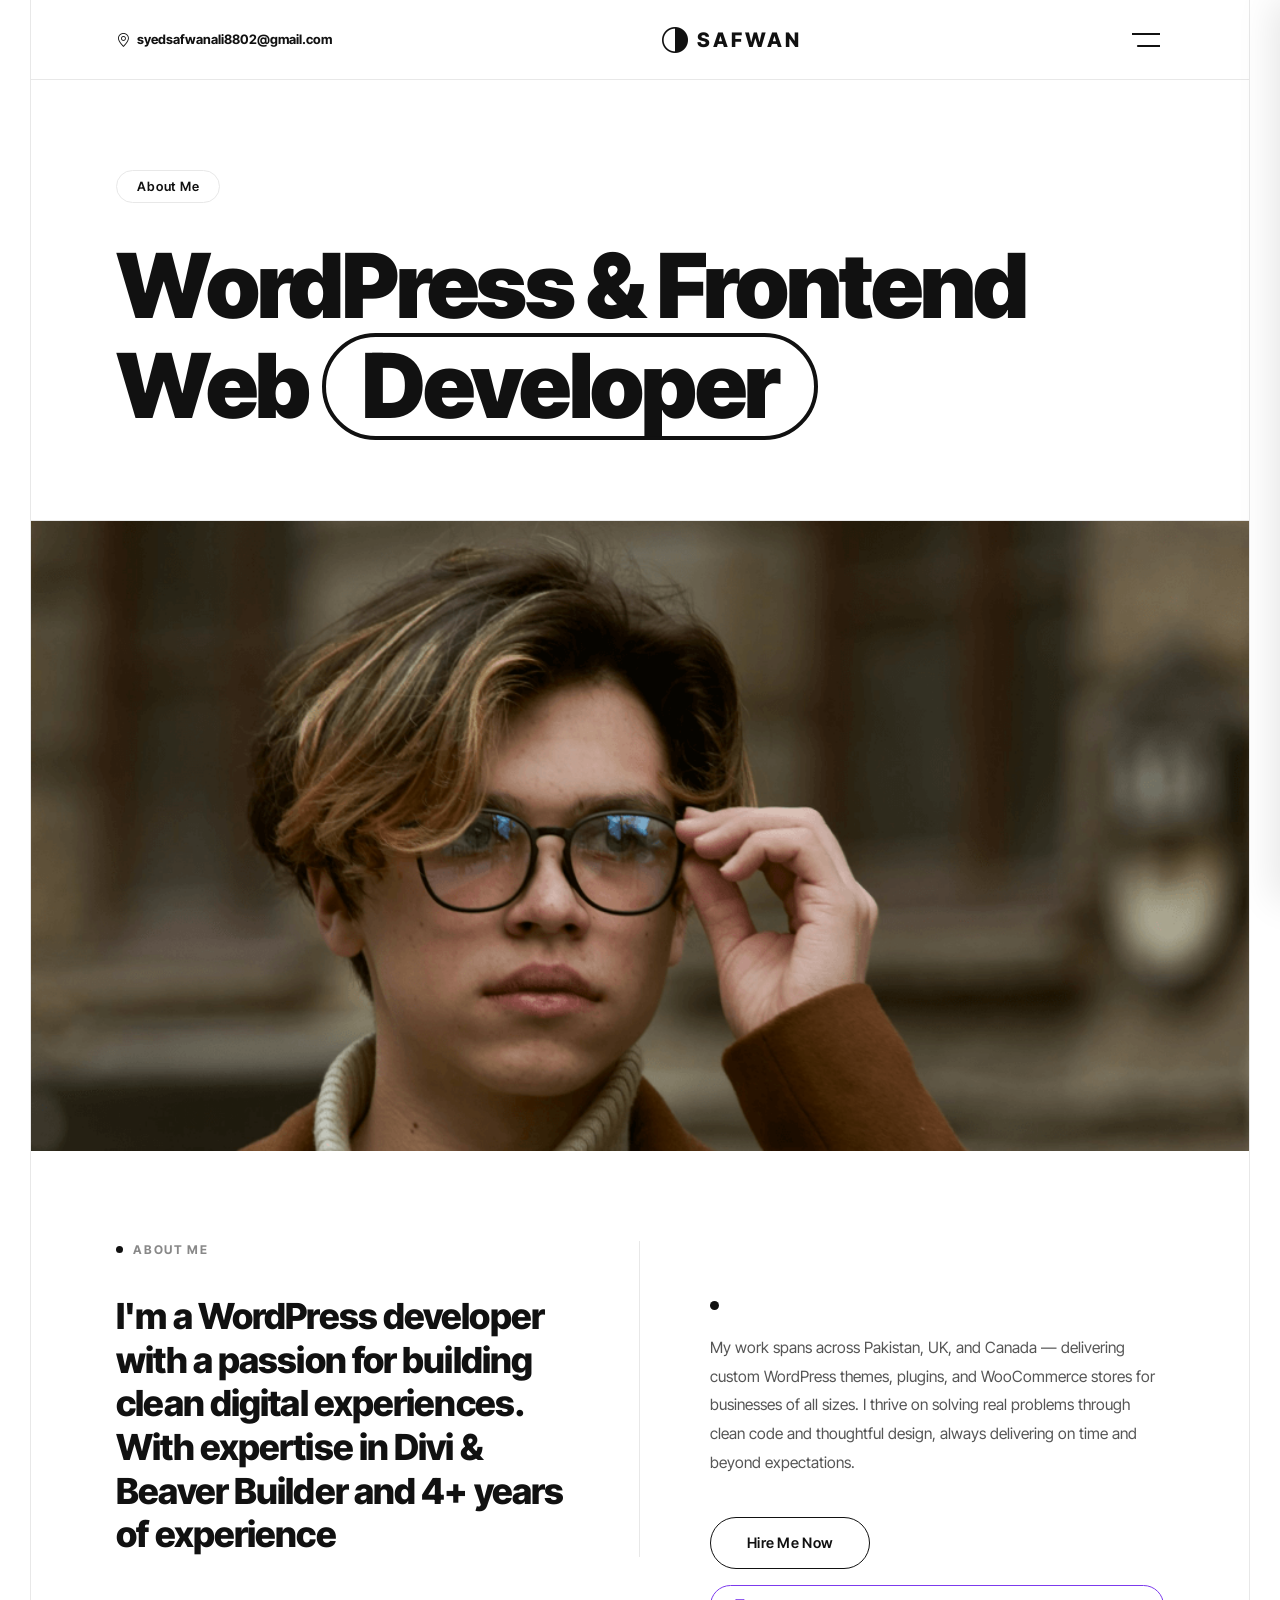
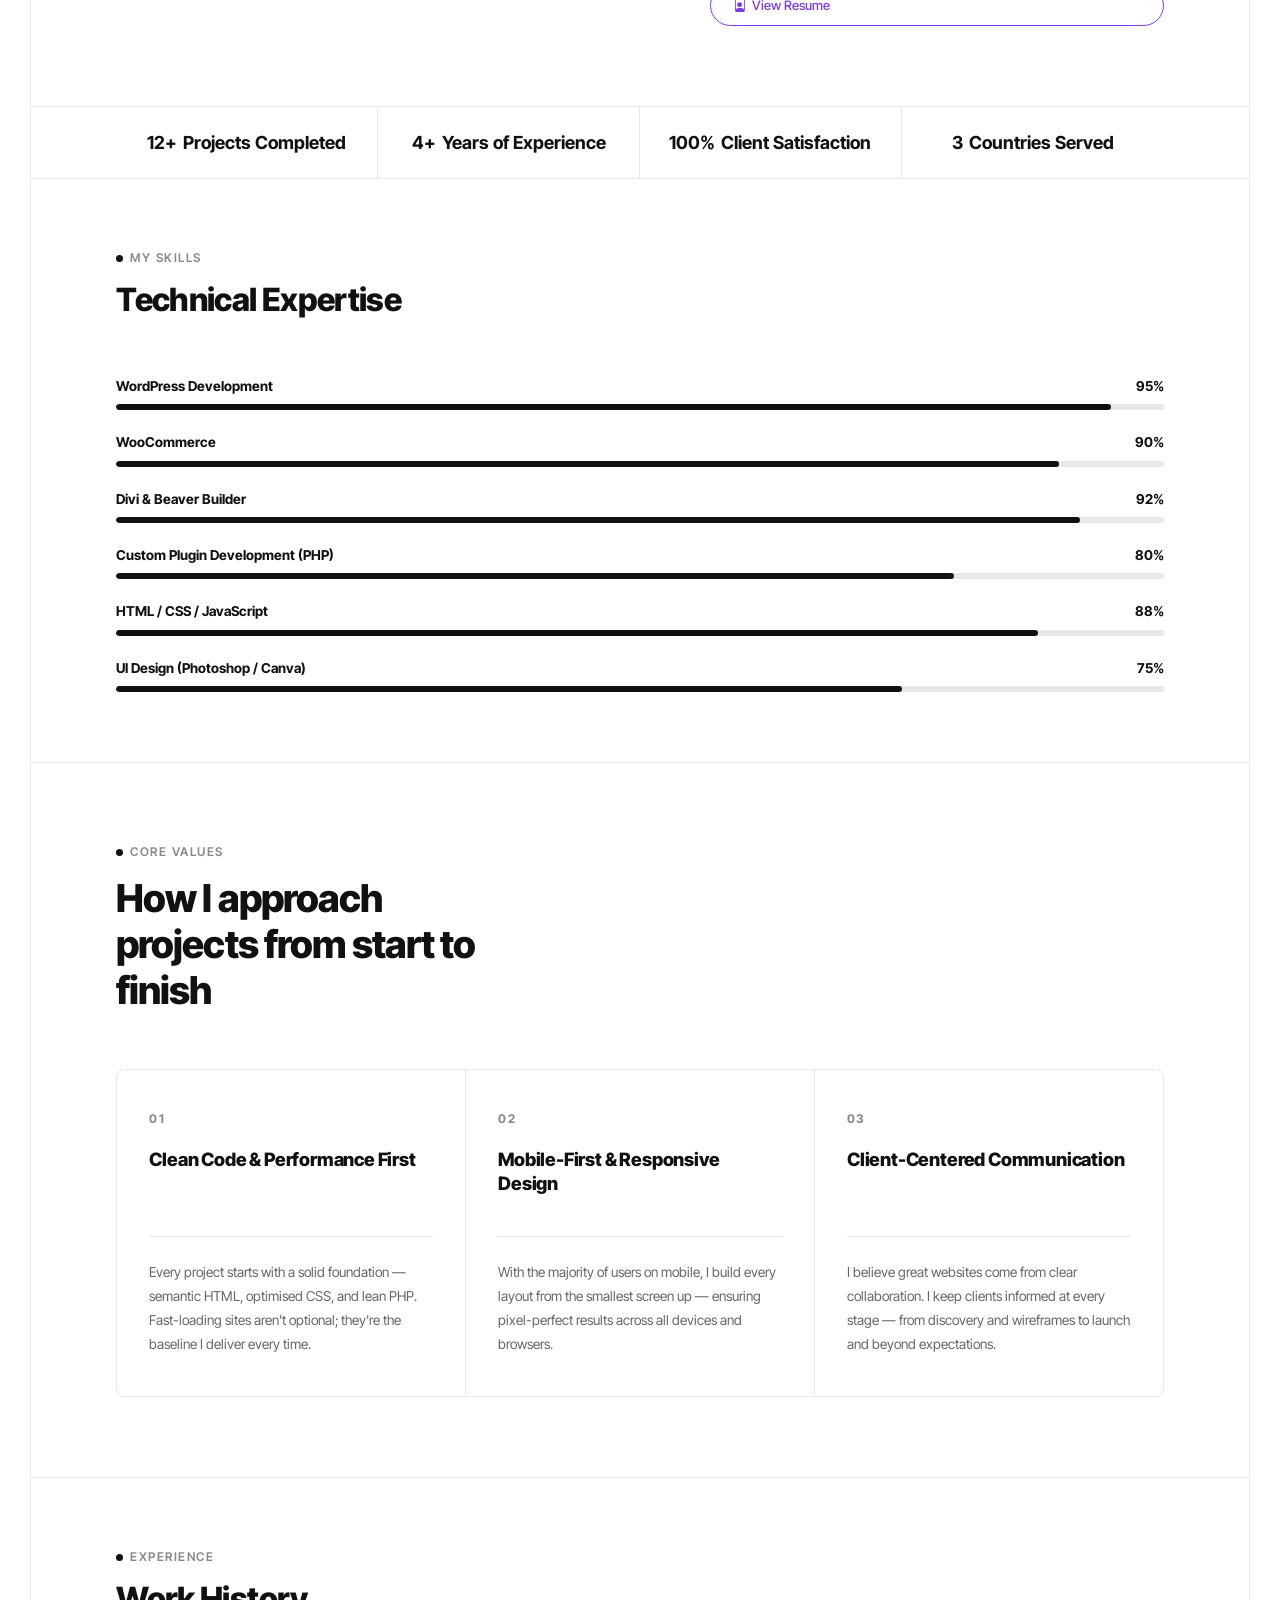
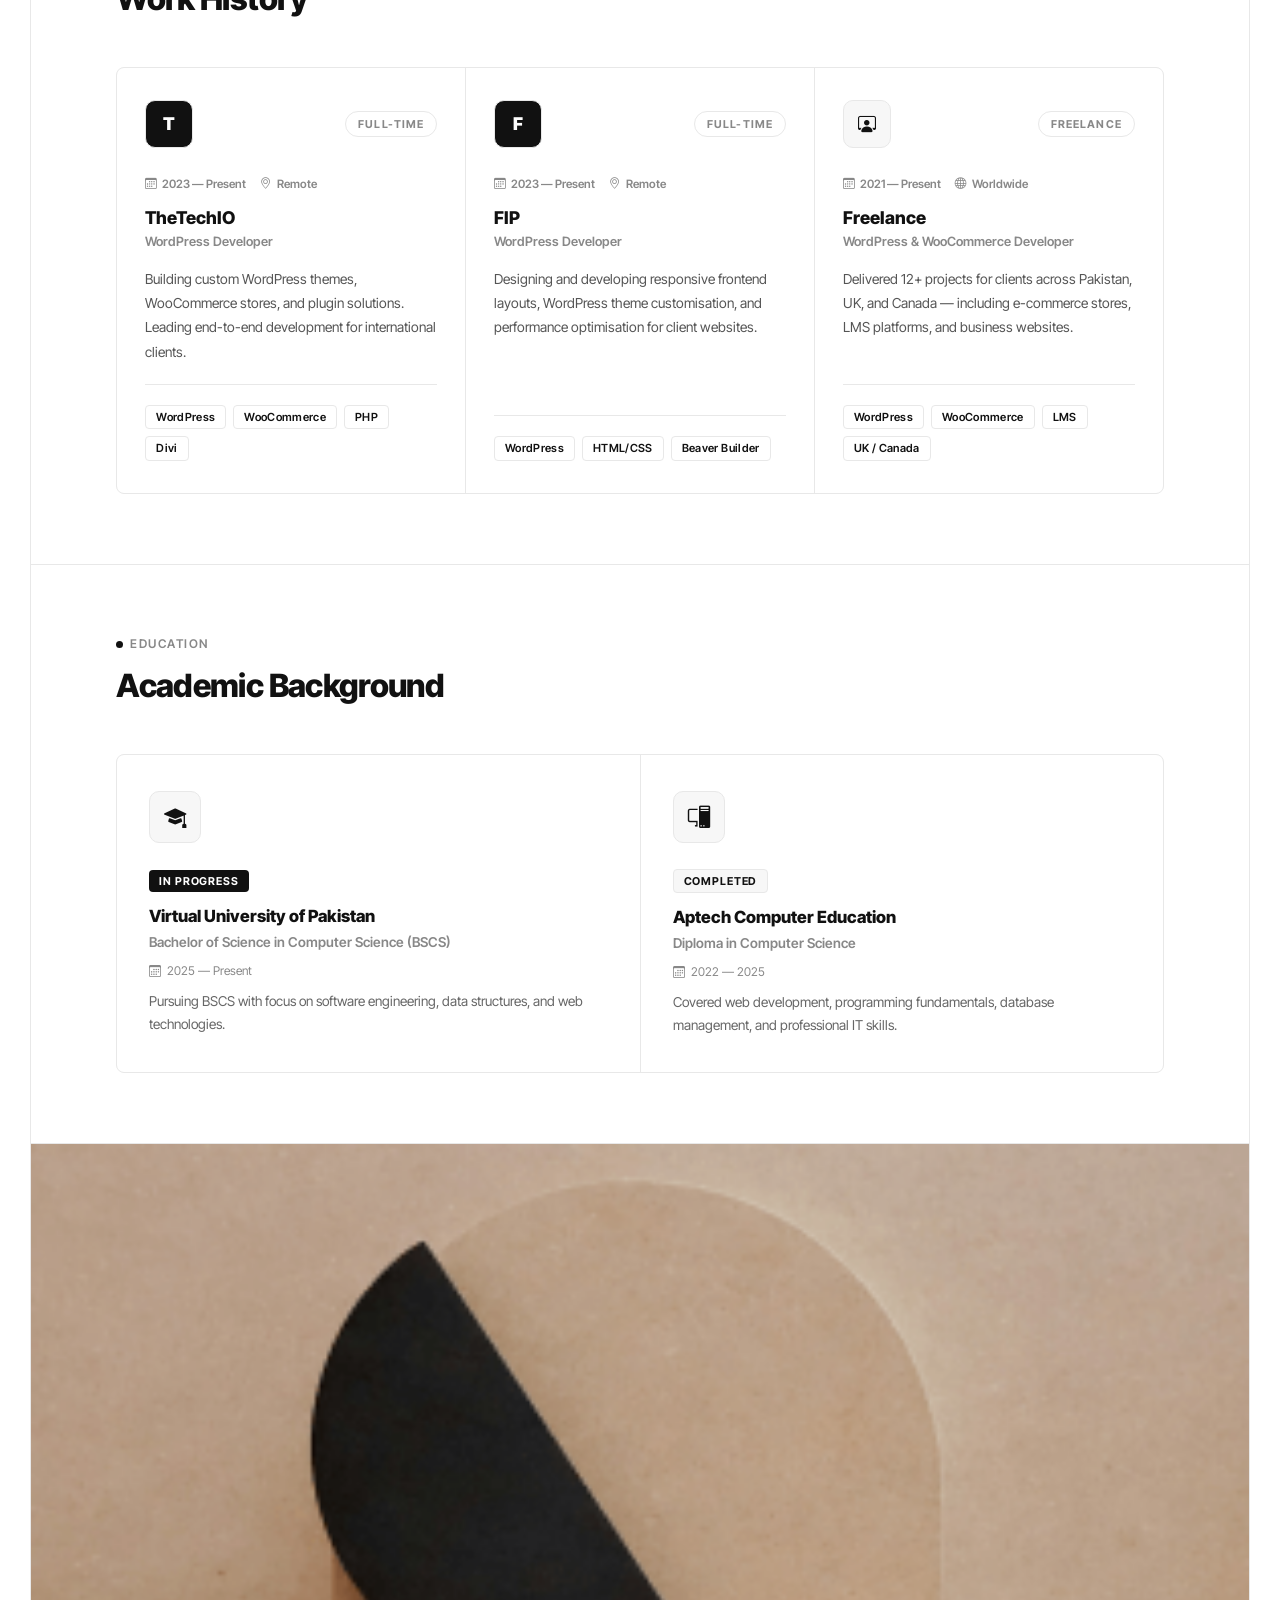
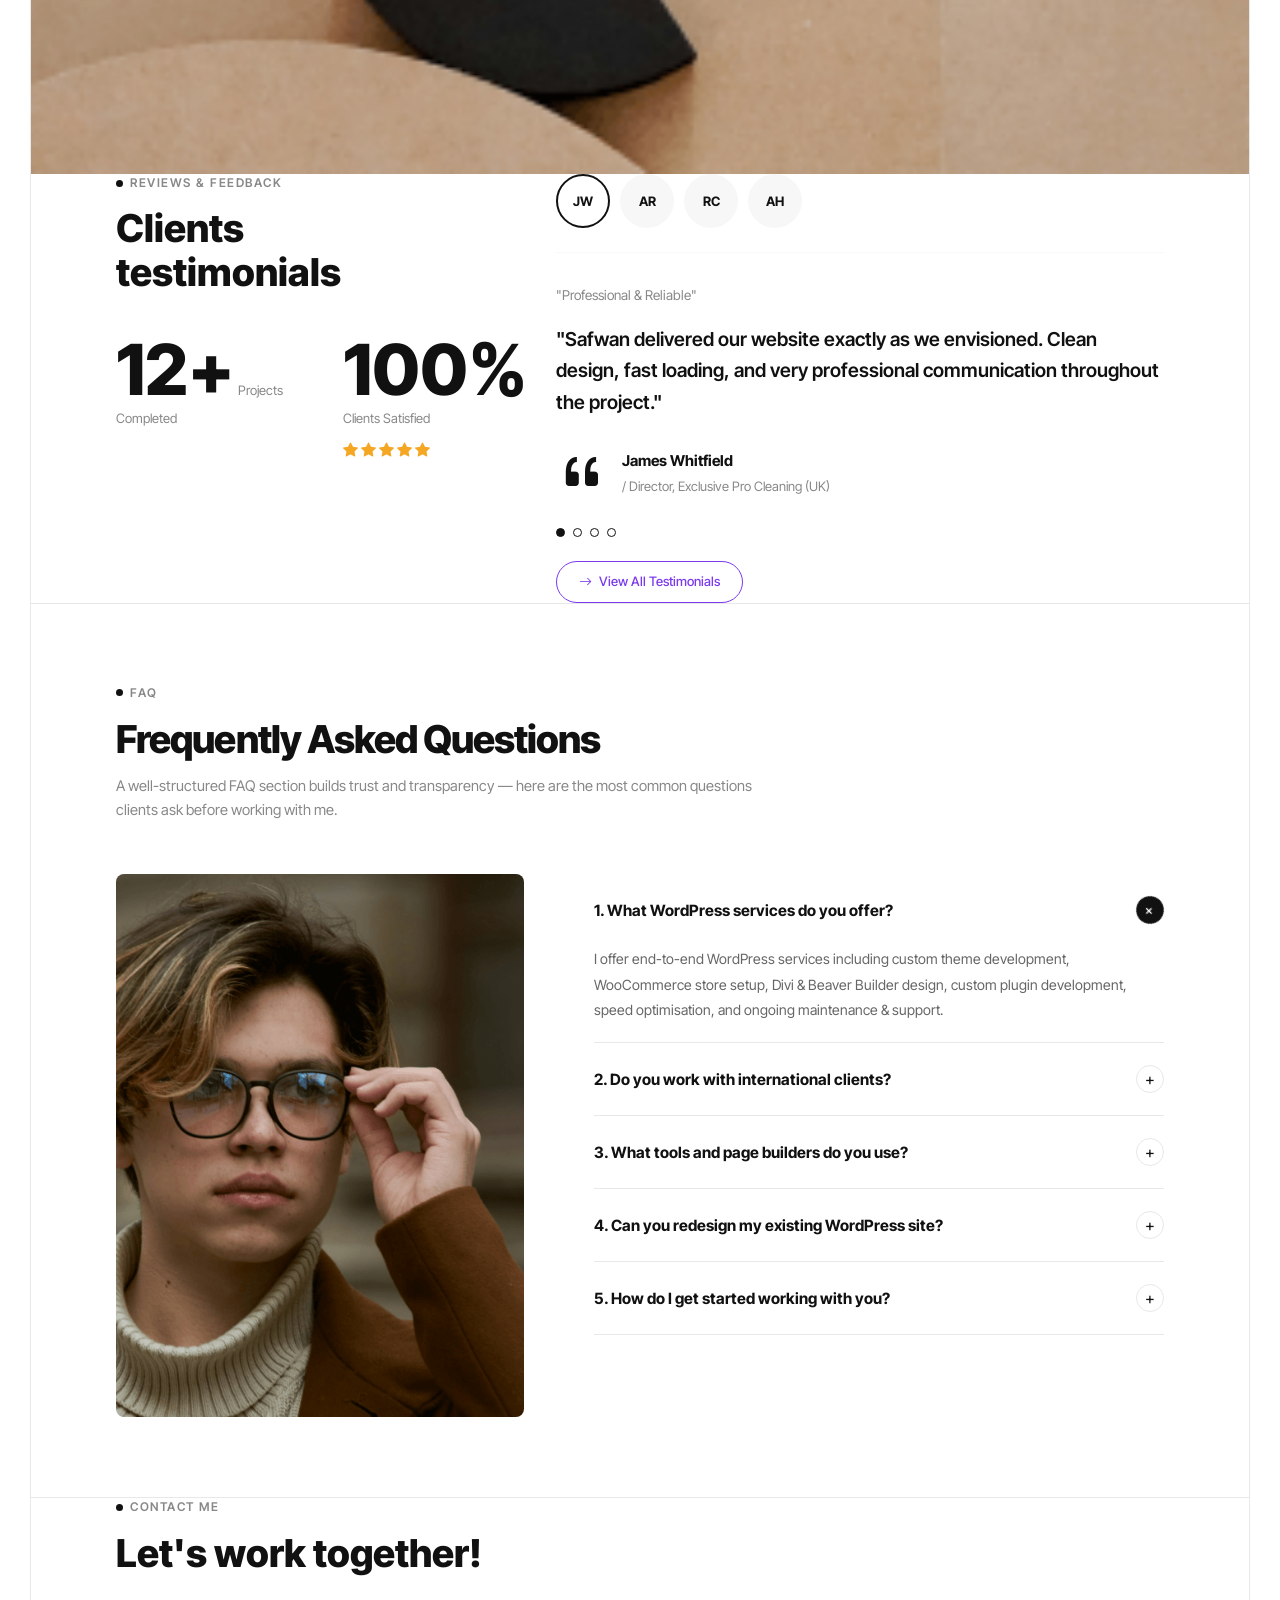
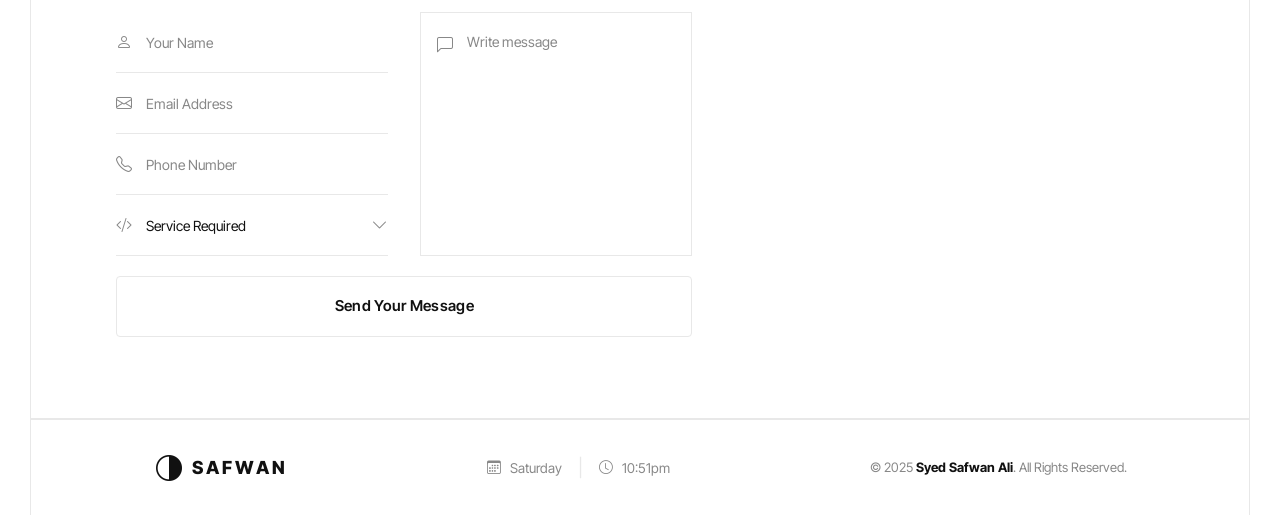
==== commit 44aef087: "Add Testimonials, FAQ, Resume pages; add contextual cross-links - New pages: testimonials.html, faq." ====
--- a/about.html
+++ b/about.html
@@ -174,6 +174,7 @@
           delivering on time and beyond expectations.
         </p>
         <a href="mailto:syedsafwanali8802@gmail.com" class="btn-hire-now">Hire Me Now</a>
+        <a href="resume.html" class="btn-outline" style="margin-top:1rem;display:inline-flex;align-items:center;gap:.4rem;"><i class="bi bi-file-person"></i> View Resume</a>
       </div>
 
     </div>
@@ -553,6 +554,9 @@
           <button class="testi-dot" data-index="2"></button>
           <button class="testi-dot" data-index="3"></button>
         </div>
+
+        <a href="testimonials.html" class="btn-outline" style="margin-top:1.5rem;display:inline-flex;align-items:center;gap:.4rem;"><i class="bi bi-arrow-right"></i> View All Testimonials</a>
+
       </div>
 
     </div>
--- a/css/style.css
+++ b/css/style.css
@@ -4873,3 +4873,1115 @@
   .bdet-p             { font-size: 15px; }
   .bdet-related       { padding: 20px 14px 48px; }
 }
+
+/* ============================================================
+   TESTIMONIALS PAGE  —  tm-*
+============================================================ */
+
+.tm-stats {
+  display: grid;
+  grid-template-columns: repeat(4, 1fr);
+  border-left: 1px solid var(--border);
+}
+
+.tm-stat {
+  display: flex;
+  flex-direction: column;
+  gap: 6px;
+  padding: 32px 28px;
+  border-right: 1px solid var(--border);
+  border-top: 1px solid var(--border);
+  border-bottom: 1px solid var(--border);
+}
+
+.tm-stat-num {
+  font-size: clamp(2rem, 3.5vw, 3rem);
+  font-weight: 800;
+  letter-spacing: -0.04em;
+  color: var(--black);
+}
+
+.tm-stat-label {
+  font-size: 12px;
+  font-weight: 600;
+  color: var(--text-muted);
+  letter-spacing: 0.02em;
+}
+
+/* ── Featured ── */
+.tm-featured {
+  display: grid;
+  grid-template-columns: 1fr 260px;
+  gap: 0;
+  border: 1px solid var(--border);
+  margin: 48px 0;
+}
+
+.tm-featured-quote {
+  padding: 48px 44px;
+  border-right: 1px solid var(--border);
+  display: flex;
+  flex-direction: column;
+  gap: 28px;
+}
+
+.tm-quote-mark {
+  font-size: 6rem;
+  line-height: 0.6;
+  color: var(--purple);
+  font-family: Georgia, serif;
+  opacity: 0.3;
+}
+
+.tm-featured-text {
+  font-size: clamp(1rem, 1.8vw, 1.3rem);
+  line-height: 1.75;
+  color: var(--black);
+  font-style: italic;
+}
+
+.tm-featured-author {
+  display: flex;
+  align-items: center;
+  gap: 14px;
+  flex-wrap: wrap;
+}
+
+.tm-author-avatar {
+  width: 44px;
+  height: 44px;
+  border-radius: 50%;
+  object-fit: cover;
+  flex-shrink: 0;
+}
+
+.tm-avatar-placeholder {
+  display: flex;
+  align-items: center;
+  justify-content: center;
+  font-size: 13px;
+  font-weight: 800;
+  background: var(--gray-light);
+  color: var(--black);
+  border: 1.5px solid var(--border);
+}
+
+.tm-author-name { font-size: 14px; font-weight: 700; }
+.tm-author-role { font-size: 12px; color: var(--text-muted); margin-top: 2px; }
+
+.tm-stars { display: flex; gap: 3px; color: #f59e0b; font-size: 1rem; margin-left: auto; }
+.tm-stars--sm { font-size: 0.78rem; margin-left: 0; }
+
+.tm-featured-project {
+  padding: 48px 32px;
+  display: flex;
+  flex-direction: column;
+  justify-content: center;
+  gap: 12px;
+}
+
+.tm-project-label {
+  font-size: 10px;
+  font-weight: 700;
+  letter-spacing: 0.1em;
+  text-transform: uppercase;
+  color: var(--text-muted);
+}
+
+.tm-project-link {
+  font-size: 15px;
+  font-weight: 700;
+  color: var(--purple);
+  display: flex;
+  align-items: center;
+  gap: 6px;
+  transition: opacity var(--transition);
+}
+
+.tm-project-link:hover { opacity: 0.7; }
+
+.tm-project-tag {
+  font-size: 12px;
+  color: var(--text-muted);
+}
+
+/* ── Grid ── */
+.tm-grid {
+  display: grid;
+  grid-template-columns: repeat(3, 1fr);
+  gap: 1px;
+  background: var(--border);
+  border: 1px solid var(--border);
+  margin-bottom: 60px;
+}
+
+.tm-card {
+  background: var(--white);
+  padding: 30px 26px;
+  display: flex;
+  flex-direction: column;
+  gap: 16px;
+  transition: background var(--transition);
+}
+
+.tm-card:hover { background: var(--gray-light); }
+
+.tm-card-top {
+  display: flex;
+  align-items: center;
+  justify-content: space-between;
+  gap: 10px;
+}
+
+.tm-card-tag {
+  font-size: 10px;
+  font-weight: 700;
+  letter-spacing: 0.08em;
+  text-transform: uppercase;
+  color: var(--purple);
+}
+
+.tm-card-text {
+  font-size: 14px;
+  line-height: 1.72;
+  color: #444;
+  font-style: italic;
+  flex: 1;
+}
+
+.tm-card-author {
+  display: flex;
+  align-items: center;
+  gap: 12px;
+  padding-top: 16px;
+  border-top: 1px solid var(--border);
+}
+
+/* Responsive */
+@media (max-width: 900px) {
+  .tm-stats    { grid-template-columns: repeat(2, 1fr); }
+  .tm-featured { grid-template-columns: 1fr; }
+  .tm-featured-quote  { border-right: none; border-bottom: 1px solid var(--border); padding: 32px 28px; }
+  .tm-featured-project{ padding: 28px; flex-direction: row; align-items: center; gap: 20px; }
+  .tm-grid     { grid-template-columns: repeat(2, 1fr); }
+}
+
+@media (max-width: 600px) {
+  .tm-stats    { grid-template-columns: repeat(2, 1fr); margin: 0 14px; }
+  .tm-featured { margin: 28px 14px; }
+  .tm-featured-quote  { padding: 24px 18px; }
+  .tm-featured-project{ padding: 20px 18px; }
+  .tm-grid     { grid-template-columns: 1fr; margin: 0 14px 40px; }
+  .tm-stars    { margin-left: 0; }
+}
+
+/* ============================================================
+   FAQ PAGE  —  fq-*
+============================================================ */
+
+.fq-layout {
+  padding: 52px 0 72px;
+  display: flex;
+  flex-direction: column;
+  gap: 0;
+}
+
+.fq-tabs {
+  display: flex;
+  gap: 0;
+  border: 1px solid var(--border);
+  margin-bottom: 48px;
+  overflow-x: auto;
+}
+
+.fq-tab {
+  flex: 1;
+  padding: 16px 20px;
+  background: none;
+  border: none;
+  border-right: 1px solid var(--border);
+  font-family: 'Inter Tight', system-ui, sans-serif;
+  font-size: 13px;
+  font-weight: 600;
+  color: var(--text-muted);
+  cursor: pointer;
+  white-space: nowrap;
+  transition: background var(--transition), color var(--transition);
+}
+
+.fq-tab:last-child { border-right: none; }
+.fq-tab:hover { background: var(--gray-light); color: var(--black); }
+.fq-tab.active { background: var(--black); color: var(--white); }
+
+.fq-group { display: none; }
+.fq-group.active { display: block; }
+
+.fq-group-header {
+  margin-bottom: 32px;
+}
+
+.fq-group-heading {
+  font-size: clamp(1.6rem, 2.8vw, 2.4rem);
+  font-weight: 800;
+  letter-spacing: -0.03em;
+  margin-top: 12px;
+}
+
+/* ── CTA ── */
+.fq-cta {
+  display: flex;
+  align-items: center;
+  gap: 28px;
+  padding: 40px 36px;
+  border: 1px solid var(--border);
+  margin-bottom: 60px;
+}
+
+.fq-cta-icon {
+  width: 56px;
+  height: 56px;
+  border-radius: 14px;
+  background: rgba(124,58,237,0.08);
+  color: var(--purple);
+  display: flex;
+  align-items: center;
+  justify-content: center;
+  font-size: 1.4rem;
+  flex-shrink: 0;
+}
+
+.fq-cta-body { flex: 1; }
+.fq-cta-body h2 { font-size: 1.3rem; font-weight: 800; letter-spacing: -0.02em; }
+.fq-cta-body p  { font-size: 13.5px; color: var(--text-muted); margin-top: 4px; }
+
+@media (max-width: 900px) {
+  .fq-cta { flex-direction: column; align-items: flex-start; }
+}
+
+@media (max-width: 600px) {
+  .fq-layout { padding: 28px 14px 48px; }
+  .fq-tabs   { margin-bottom: 32px; }
+  .fq-tab    { font-size: 12px; padding: 13px 14px; }
+  .fq-cta    { padding: 24px 18px; margin: 0 14px 40px; }
+  .fq-cta .sd-cta-btn { width: 100%; justify-content: center; }
+}
+
+/* ============================================================
+   RESUME PAGE  —  rv-*
+============================================================ */
+
+/* ── Hero ── */
+.rv-hero {
+  display: grid;
+  grid-template-columns: 1fr 320px;
+  gap: 60px;
+  padding: 64px 0 60px;
+  align-items: start;
+}
+
+.rv-hero-name {
+  font-size: clamp(2.2rem, 4vw, 3.6rem);
+  font-weight: 800;
+  letter-spacing: -0.04em;
+  line-height: 1.05;
+  margin-top: 14px;
+}
+
+.rv-hero-title {
+  font-size: clamp(1rem, 1.8vw, 1.2rem);
+  color: var(--purple);
+  font-weight: 700;
+  margin-top: 8px;
+}
+
+.rv-hero-bio {
+  font-size: 14.5px;
+  line-height: 1.72;
+  color: #555;
+  margin-top: 18px;
+  max-width: 500px;
+}
+
+.rv-hero-actions {
+  display: flex;
+  gap: 12px;
+  flex-wrap: wrap;
+  margin-top: 28px;
+}
+
+.rv-download-btn {
+  display: inline-flex;
+  align-items: center;
+  gap: 8px;
+  background: var(--purple);
+  color: var(--white);
+  padding: 13px 26px;
+  border-radius: 50px;
+  font-size: 14px;
+  font-weight: 700;
+  transition: background var(--transition), transform var(--transition);
+}
+
+.rv-download-btn:hover { background: #6d28d9; transform: translateY(-2px); }
+
+.rv-contact-card {
+  border: 1px solid var(--border);
+  border-radius: 12px;
+  overflow: hidden;
+}
+
+.rv-contact-row {
+  display: flex;
+  align-items: center;
+  gap: 14px;
+  padding: 18px 20px;
+  border-bottom: 1px solid var(--border);
+}
+
+.rv-contact-row:last-child { border-bottom: none; }
+
+.rv-contact-icon {
+  font-size: 1rem;
+  color: var(--purple);
+  flex-shrink: 0;
+  width: 20px;
+  text-align: center;
+}
+
+.rv-contact-label {
+  display: block;
+  font-size: 10px;
+  font-weight: 700;
+  letter-spacing: 0.08em;
+  text-transform: uppercase;
+  color: var(--text-muted);
+}
+
+.rv-contact-val {
+  display: block;
+  font-size: 13px;
+  font-weight: 600;
+  color: var(--black);
+  text-decoration: none;
+  transition: color var(--transition);
+  word-break: break-all;
+}
+
+a.rv-contact-val:hover { color: var(--purple); }
+
+/* ── Main layout ── */
+.rv-layout {
+  display: grid;
+  grid-template-columns: 280px 1fr;
+  gap: 60px;
+  padding: 20px 0 72px;
+  align-items: start;
+}
+
+.rv-block {
+  display: flex;
+  flex-direction: column;
+  gap: 18px;
+  padding-bottom: 36px;
+  border-bottom: 1px solid var(--border);
+  margin-bottom: 36px;
+}
+
+.rv-block:last-child { border-bottom: none; margin-bottom: 0; padding-bottom: 0; }
+
+/* ── Skills ── */
+.rv-skill-list { display: flex; flex-direction: column; gap: 14px; }
+
+.rv-skill-top {
+  display: flex;
+  justify-content: space-between;
+  font-size: 13px;
+  font-weight: 600;
+  margin-bottom: 6px;
+}
+
+.rv-skill-top span:last-child { color: var(--text-muted); }
+
+.rv-skill-bar {
+  height: 4px;
+  background: var(--border);
+  border-radius: 2px;
+  overflow: hidden;
+}
+
+.rv-skill-fill {
+  height: 100%;
+  background: var(--purple);
+  border-radius: 2px;
+  transition: width 1s ease;
+}
+
+/* ── Tools ── */
+.rv-tools-grid {
+  display: flex;
+  flex-wrap: wrap;
+  gap: 8px;
+}
+
+.rv-tool {
+  display: inline-flex;
+  align-items: center;
+  gap: 6px;
+  font-size: 12px;
+  font-weight: 600;
+  padding: 6px 12px;
+  border-radius: 20px;
+  border: 1px solid var(--border);
+  color: var(--black);
+}
+
+/* ── Education ── */
+.rv-edu-list { display: flex; flex-direction: column; gap: 20px; }
+
+.rv-edu-item { display: flex; flex-direction: column; gap: 4px; }
+
+.rv-edu-year { font-size: 11px; font-weight: 700; letter-spacing: 0.06em; color: var(--purple); }
+.rv-edu-degree { font-size: 13.5px; font-weight: 700; margin-top: 4px; }
+.rv-edu-school { font-size: 12.5px; color: var(--text-muted); }
+
+/* ── Languages ── */
+.rv-lang-list { display: flex; flex-direction: column; gap: 12px; }
+
+.rv-lang-item {
+  display: flex;
+  align-items: center;
+  justify-content: space-between;
+  gap: 12px;
+}
+
+.rv-lang-name { font-size: 13.5px; font-weight: 600; }
+
+.rv-lang-level {
+  font-size: 11px;
+  font-weight: 700;
+  padding: 4px 12px;
+  border-radius: 20px;
+}
+
+.rv-lang-level--pro    { background: rgba(124,58,237,0.08); color: var(--purple); }
+.rv-lang-level--native { background: rgba(22,163,74,0.08);  color: #15803d; }
+
+/* ── Summary ── */
+.rv-summary {
+  font-size: 14.5px;
+  line-height: 1.78;
+  color: #444;
+}
+
+/* ── Experience ── */
+.rv-exp-list { display: flex; flex-direction: column; gap: 0; }
+
+.rv-exp-item {
+  display: grid;
+  grid-template-columns: 16px 1fr;
+  gap: 24px;
+  padding-bottom: 36px;
+  position: relative;
+}
+
+.rv-exp-item:not(:last-child)::after {
+  content: '';
+  position: absolute;
+  left: 7px;
+  top: 16px;
+  bottom: 0;
+  width: 1.5px;
+  background: var(--border);
+}
+
+.rv-exp-dot {
+  width: 14px;
+  height: 14px;
+  border-radius: 50%;
+  background: var(--white);
+  border: 2.5px solid var(--purple);
+  flex-shrink: 0;
+  margin-top: 2px;
+  position: relative;
+  z-index: 1;
+}
+
+.rv-exp-header {
+  display: flex;
+  justify-content: space-between;
+  align-items: flex-start;
+  gap: 16px;
+  margin-bottom: 14px;
+}
+
+.rv-exp-role { font-size: 15px; font-weight: 700; letter-spacing: -0.01em; }
+.rv-exp-company { font-size: 13px; color: var(--text-muted); margin-top: 3px; }
+
+.rv-exp-date {
+  font-size: 11.5px;
+  font-weight: 700;
+  color: var(--purple);
+  background: rgba(124,58,237,0.08);
+  padding: 4px 12px;
+  border-radius: 20px;
+  white-space: nowrap;
+  flex-shrink: 0;
+}
+
+.rv-exp-points {
+  list-style: none;
+  padding: 0;
+  margin: 0;
+  display: flex;
+  flex-direction: column;
+  gap: 8px;
+}
+
+.rv-exp-points li {
+  font-size: 13.5px;
+  line-height: 1.6;
+  color: #444;
+  padding-left: 16px;
+  position: relative;
+}
+
+.rv-exp-points li::before {
+  content: '';
+  position: absolute;
+  left: 0;
+  top: 8px;
+  width: 5px;
+  height: 5px;
+  border-radius: 50%;
+  background: var(--purple);
+}
+
+/* ── Projects grid ── */
+.rv-projects-grid {
+  display: grid;
+  grid-template-columns: repeat(2, 1fr);
+  gap: 1px;
+  background: var(--border);
+  border: 1px solid var(--border);
+}
+
+.rv-project-card {
+  background: var(--white);
+  padding: 22px 20px;
+  display: flex;
+  flex-direction: column;
+  gap: 6px;
+  text-decoration: none;
+  color: var(--black);
+  transition: background var(--transition);
+  position: relative;
+}
+
+.rv-project-card:hover { background: var(--gray-light); }
+
+.rv-project-tag {
+  font-size: 10px;
+  font-weight: 700;
+  letter-spacing: 0.08em;
+  text-transform: uppercase;
+  color: var(--purple);
+}
+
+.rv-project-title { font-size: 13.5px; font-weight: 700; }
+.rv-project-sub   { font-size: 12px; color: var(--text-muted); }
+
+.rv-project-arrow {
+  position: absolute;
+  top: 20px;
+  right: 18px;
+  font-size: 0.85rem;
+  color: var(--text-muted);
+  transition: color var(--transition);
+}
+
+.rv-project-card:hover .rv-project-arrow { color: var(--purple); }
+
+.rv-view-all {
+  display: inline-flex;
+  align-items: center;
+  gap: 6px;
+  font-size: 13px;
+  font-weight: 700;
+  color: var(--purple);
+  margin-top: 16px;
+  transition: opacity var(--transition);
+}
+
+.rv-view-all:hover { opacity: 0.7; }
+
+/* ── Resume Responsive ── */
+@media (max-width: 900px) {
+  .rv-hero   { grid-template-columns: 1fr; gap: 36px; padding: 44px 0 48px; }
+  .rv-layout { grid-template-columns: 1fr; gap: 0; }
+  .rv-sidebar{ border-bottom: 1px solid var(--border); padding-bottom: 8px; }
+}
+
+@media (max-width: 600px) {
+  .rv-hero          { padding: 28px 14px 36px; }
+  .rv-hero-name     { font-size: 2rem; }
+  .rv-hero-actions  { flex-direction: column; }
+  .rv-download-btn,
+  .rv-hero-actions .nf-btn-outline { width: 100%; justify-content: center; }
+  .rv-layout        { padding: 20px 14px 52px; }
+  .rv-exp-header    { flex-direction: column; gap: 8px; }
+  .rv-projects-grid { grid-template-columns: 1fr; }
+  .rv-stat-num      { font-size: 1.8rem; }
+}
+
+/* ============================================================
+   404 PAGE  —  nf-*
+============================================================ */
+
+.nf-wrap { min-height: 70vh; display: flex; align-items: center; }
+
+.nf-inner {
+  display: grid;
+  grid-template-columns: 1fr 1fr;
+  gap: 0;
+  align-items: center;
+  padding: 80px 0;
+  position: relative;
+}
+
+.nf-number {
+  font-size: clamp(160px, 20vw, 280px);
+  font-weight: 900;
+  letter-spacing: -0.06em;
+  line-height: 1;
+  color: transparent;
+  -webkit-text-stroke: 2px var(--border);
+  user-select: none;
+  position: relative;
+}
+
+.nf-number::after {
+  content: '404';
+  position: absolute;
+  inset: 0;
+  background: linear-gradient(135deg, var(--gray-light) 0%, transparent 60%);
+  -webkit-background-clip: text;
+  background-clip: text;
+  color: transparent;
+  -webkit-text-stroke: 0;
+}
+
+.nf-content {
+  display: flex;
+  flex-direction: column;
+  gap: 20px;
+}
+
+.nf-badge {
+  display: inline-flex;
+  align-items: center;
+  gap: 8px;
+  font-size: 12px;
+  font-weight: 700;
+  letter-spacing: 0.08em;
+  text-transform: uppercase;
+  color: var(--purple);
+  background: rgba(124,58,237,0.08);
+  padding: 6px 14px;
+  border-radius: 20px;
+  width: fit-content;
+}
+
+.nf-heading {
+  font-size: clamp(1.8rem, 3.5vw, 3rem);
+  font-weight: 800;
+  letter-spacing: -0.03em;
+  line-height: 1.1;
+}
+
+.nf-text {
+  font-size: 15px;
+  line-height: 1.72;
+  color: var(--text-muted);
+  max-width: 420px;
+}
+
+.nf-links {
+  display: flex;
+  flex-wrap: wrap;
+  gap: 10px;
+  margin-top: 8px;
+}
+
+.nf-btn-primary {
+  display: inline-flex;
+  align-items: center;
+  gap: 8px;
+  background: var(--black);
+  color: var(--white);
+  padding: 13px 26px;
+  border-radius: 50px;
+  font-size: 14px;
+  font-weight: 700;
+  transition: background var(--transition), transform var(--transition);
+}
+
+.nf-btn-primary:hover { background: var(--purple); transform: translateY(-2px); }
+
+.nf-btn-outline {
+  display: inline-flex;
+  align-items: center;
+  gap: 8px;
+  border: 1.5px solid var(--border);
+  color: var(--black);
+  padding: 12px 22px;
+  border-radius: 50px;
+  font-size: 14px;
+  font-weight: 600;
+  transition: border-color var(--transition), background var(--transition);
+}
+
+.nf-btn-outline:hover { border-color: var(--black); background: var(--gray-light); }
+
+/* ── Pages strip ── */
+.nf-pages-strip {
+  display: grid;
+  grid-template-columns: repeat(5, 1fr);
+  gap: 1px;
+  background: var(--border);
+  border: 1px solid var(--border);
+  margin-bottom: 60px;
+}
+
+.nf-page-card {
+  background: var(--white);
+  padding: 28px 20px;
+  display: flex;
+  flex-direction: column;
+  gap: 6px;
+  text-decoration: none;
+  color: var(--black);
+  transition: background var(--transition);
+}
+
+.nf-page-card:hover { background: var(--gray-light); }
+
+.nf-page-icon {
+  font-size: 1.4rem;
+  color: var(--purple);
+  margin-bottom: 6px;
+}
+
+.nf-page-title { font-size: 15px; font-weight: 700; }
+.nf-page-sub   { font-size: 12px; color: var(--text-muted); }
+
+.nf-page-arrow {
+  margin-top: auto;
+  padding-top: 16px;
+  font-size: 0.9rem;
+  color: var(--text-muted);
+  transition: color var(--transition);
+}
+
+.nf-page-card:hover .nf-page-arrow { color: var(--purple); }
+
+/* ── Countdown bar ── */
+.nf-countdown {
+  position: fixed;
+  bottom: 24px;
+  left: 50%;
+  transform: translateX(-50%);
+  display: flex;
+  align-items: center;
+  gap: 14px;
+  background: var(--black);
+  color: var(--white);
+  padding: 12px 22px;
+  border-radius: 50px;
+  font-size: 13px;
+  font-weight: 600;
+  z-index: 999;
+  white-space: nowrap;
+}
+
+.nf-countdown-cancel {
+  background: none;
+  border: 1px solid rgba(255,255,255,0.3);
+  color: var(--white);
+  border-radius: 50px;
+  padding: 4px 12px;
+  font-size: 11px;
+  font-weight: 600;
+  cursor: pointer;
+  transition: border-color var(--transition);
+}
+
+.nf-countdown-cancel:hover { border-color: var(--white); }
+
+/* ── 404 Responsive ── */
+@media (max-width: 900px) {
+  .nf-inner        { grid-template-columns: 1fr; padding: 52px 0; gap: 12px; }
+  .nf-number       { font-size: clamp(100px, 25vw, 160px); }
+  .nf-pages-strip  { grid-template-columns: repeat(3, 1fr); }
+}
+
+@media (max-width: 600px) {
+  .nf-inner        { padding: 40px 14px; }
+  .nf-number       { font-size: clamp(80px, 30vw, 120px); }
+  .nf-links        { flex-direction: column; }
+  .nf-btn-primary,
+  .nf-btn-outline  { justify-content: center; }
+  .nf-pages-strip  { grid-template-columns: repeat(2, 1fr); margin: 0 14px 40px; }
+  .nf-countdown    { width: calc(100% - 60px); justify-content: space-between; bottom: 16px; }
+}
+
+/* ============================================================
+   THANK YOU PAGE  —  ty-*
+============================================================ */
+
+/* ── Hero ── */
+.ty-hero {
+  padding: 80px 0 72px;
+  display: flex;
+  flex-direction: column;
+  align-items: center;
+  text-align: center;
+  gap: 22px;
+}
+
+/* Animated check circle */
+.ty-check { margin-bottom: 8px; }
+
+.ty-check-svg {
+  width: 72px;
+  height: 72px;
+  display: block;
+}
+
+.ty-check-circle {
+  stroke-dasharray: 157;
+  stroke-dashoffset: 157;
+  animation: ty-draw-circle 0.7s ease forwards;
+}
+
+.ty-check-tick {
+  stroke-dasharray: 36;
+  stroke-dashoffset: 36;
+  animation: ty-draw-tick 0.4s ease 0.6s forwards;
+}
+
+@keyframes ty-draw-circle {
+  to { stroke-dashoffset: 0; }
+}
+
+@keyframes ty-draw-tick {
+  to { stroke-dashoffset: 0; }
+}
+
+.ty-badge {
+  display: inline-flex;
+  align-items: center;
+  gap: 8px;
+  font-size: 12px;
+  font-weight: 700;
+  letter-spacing: 0.08em;
+  text-transform: uppercase;
+  color: #16a34a;
+  background: rgba(22,163,74,0.08);
+  padding: 6px 16px;
+  border-radius: 20px;
+}
+
+.ty-heading {
+  font-size: clamp(2rem, 4vw, 3.4rem);
+  font-weight: 800;
+  letter-spacing: -0.03em;
+  line-height: 1.1;
+}
+
+.ty-subtext {
+  font-size: 15px;
+  line-height: 1.72;
+  color: var(--text-muted);
+  max-width: 480px;
+}
+
+.ty-actions {
+  display: flex;
+  gap: 12px;
+  flex-wrap: wrap;
+  justify-content: center;
+  margin-top: 8px;
+}
+
+.ty-btn-primary {
+  display: inline-flex;
+  align-items: center;
+  gap: 8px;
+  background: var(--purple);
+  color: var(--white);
+  padding: 14px 28px;
+  border-radius: 50px;
+  font-size: 14px;
+  font-weight: 700;
+  transition: background var(--transition), transform var(--transition);
+}
+
+.ty-btn-primary:hover { background: #6d28d9; transform: translateY(-2px); }
+
+.ty-btn-outline {
+  display: inline-flex;
+  align-items: center;
+  gap: 8px;
+  border: 1.5px solid var(--border);
+  color: var(--black);
+  padding: 13px 26px;
+  border-radius: 50px;
+  font-size: 14px;
+  font-weight: 600;
+  transition: border-color var(--transition), background var(--transition);
+}
+
+.ty-btn-outline:hover { border-color: var(--black); background: var(--gray-light); }
+
+/* ── Process steps ── */
+.ty-next-section { padding: 20px 0 60px; }
+
+.ty-steps {
+  display: flex;
+  flex-direction: column;
+  border: 1px solid var(--border);
+  margin-top: 8px;
+}
+
+.ty-step {
+  display: grid;
+  grid-template-columns: 56px 1fr auto;
+  align-items: center;
+  gap: 24px;
+  padding: 28px 32px;
+  border-bottom: 1px solid var(--border);
+  transition: background var(--transition);
+}
+
+.ty-step--last { border-bottom: none; }
+.ty-step:hover { background: var(--gray-light); }
+
+.ty-step-num {
+  font-size: 11px;
+  font-weight: 700;
+  letter-spacing: 0.1em;
+  color: var(--purple);
+  width: 36px;
+  height: 36px;
+  border-radius: 50%;
+  border: 1.5px solid var(--purple);
+  display: flex;
+  align-items: center;
+  justify-content: center;
+}
+
+.ty-step-title {
+  font-size: 15px;
+  font-weight: 700;
+  margin-bottom: 4px;
+}
+
+.ty-step-desc {
+  font-size: 13px;
+  color: var(--text-muted);
+  line-height: 1.6;
+  margin: 0;
+}
+
+.ty-step-status {
+  display: inline-flex;
+  align-items: center;
+  gap: 6px;
+  font-size: 11.5px;
+  font-weight: 700;
+  padding: 6px 14px;
+  border-radius: 20px;
+  white-space: nowrap;
+  flex-shrink: 0;
+}
+
+.ty-step-status--done    { background: rgba(22,163,74,0.1);  color: #16a34a; }
+.ty-step-status--pending { background: rgba(234,179,8,0.1);  color: #b45309; }
+.ty-step-status--upcoming{ background: var(--gray-light);    color: var(--text-muted); border: 1px solid var(--border); }
+
+/* ── Explore grid ── */
+.ty-explore { padding: 20px 0 72px; }
+
+.ty-explore-heading {
+  font-size: clamp(1.6rem, 2.8vw, 2.4rem);
+  font-weight: 800;
+  letter-spacing: -0.03em;
+  margin-top: 12px;
+  margin-bottom: 36px;
+}
+
+.ty-explore-grid {
+  display: grid;
+  grid-template-columns: repeat(2, 1fr);
+  gap: 1px;
+  background: var(--border);
+  border: 1px solid var(--border);
+}
+
+.ty-explore-card {
+  background: var(--white);
+  padding: 32px 28px;
+  display: flex;
+  align-items: flex-start;
+  gap: 18px;
+  text-decoration: none;
+  color: var(--black);
+  transition: background var(--transition);
+}
+
+.ty-explore-card:hover { background: var(--gray-light); }
+
+.ty-explore-icon {
+  width: 48px;
+  height: 48px;
+  border-radius: 12px;
+  background: rgba(124,58,237,0.08);
+  color: var(--purple);
+  display: flex;
+  align-items: center;
+  justify-content: center;
+  font-size: 1.2rem;
+  flex-shrink: 0;
+}
+
+.ty-explore-body { flex: 1; }
+.ty-explore-body h3 { font-size: 15px; font-weight: 700; margin-bottom: 6px; }
+.ty-explore-body p  { font-size: 13px; color: var(--text-muted); line-height: 1.6; margin: 0; }
+
+.ty-explore-arrow {
+  font-size: 1rem;
+  color: var(--text-muted);
+  transition: color var(--transition);
+  margin-top: 2px;
+}
+
+.ty-explore-card:hover .ty-explore-arrow { color: var(--purple); }
+
+/* ── Thank You Responsive ── */
+@media (max-width: 900px) {
+  .ty-hero          { padding: 56px 0 48px; }
+  .ty-explore-grid  { grid-template-columns: 1fr; }
+}
+
+@media (max-width: 600px) {
+  .ty-hero          { padding: 40px 14px 36px; }
+  .ty-heading       { font-size: 1.9rem; }
+  .ty-actions       { flex-direction: column; width: 100%; }
+  .ty-btn-primary,
+  .ty-btn-outline   { justify-content: center; }
+  .ty-next-section  { padding: 20px 14px 48px; }
+  .ty-step          { grid-template-columns: 1fr; gap: 12px; padding: 22px 18px; }
+  .ty-step-num      { width: 30px; height: 30px; font-size: 10px; }
+  .ty-explore       { padding: 20px 14px 52px; }
+  .ty-explore-card  { padding: 22px 18px; }
+}
